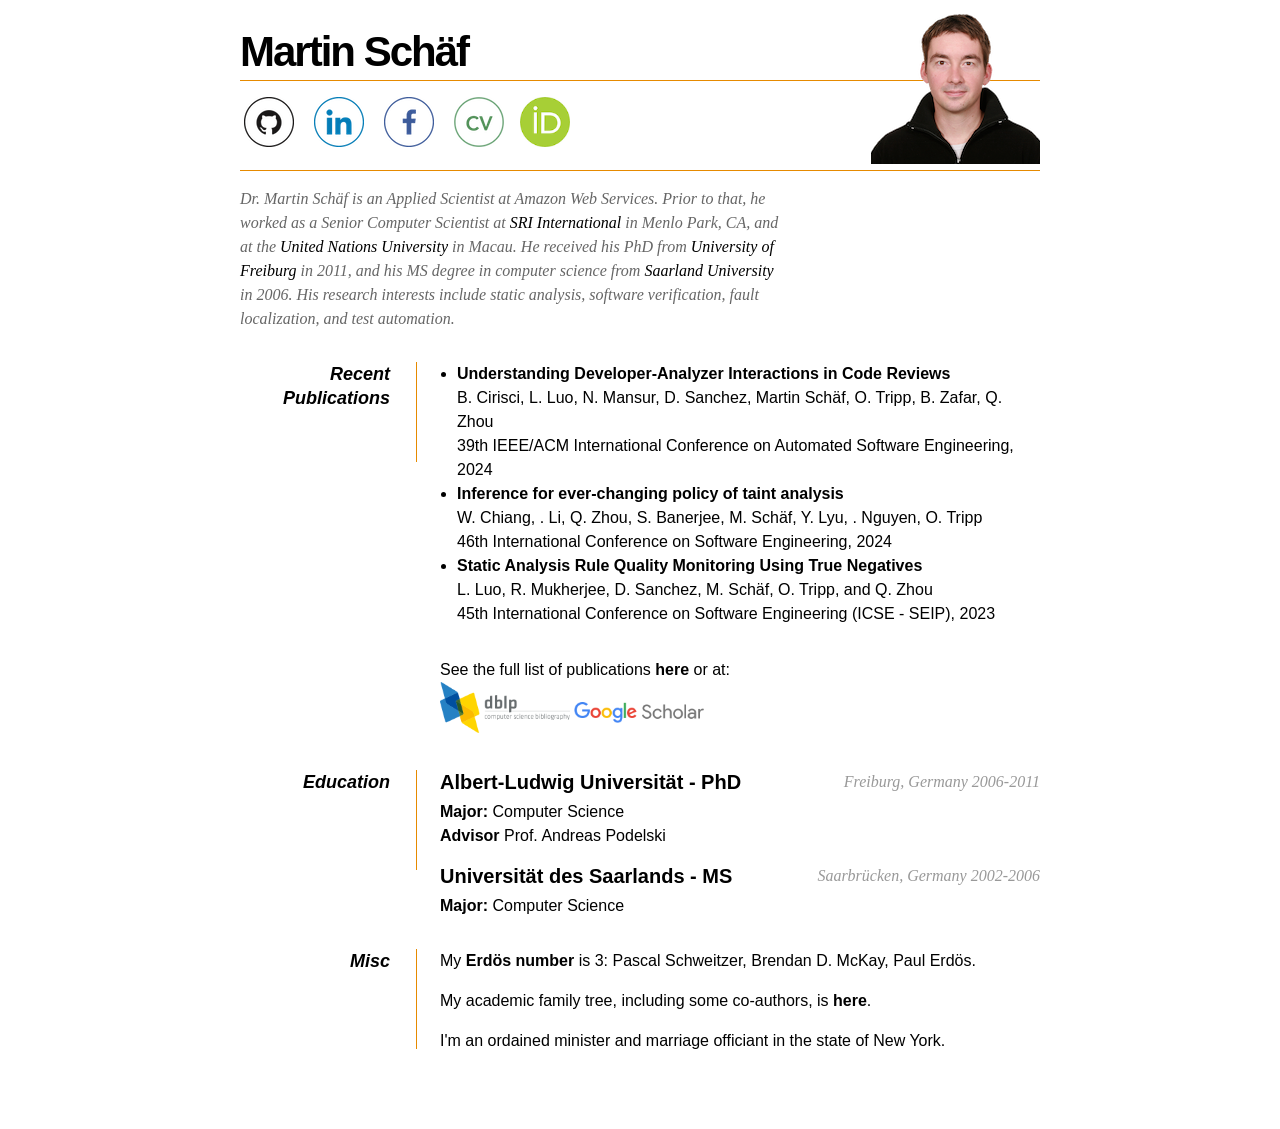
==== index.html @ 2d52d721 "add paper link" ====
<!DOCTYPE html PUBLIC "-//W3C//DTD XHTML 1.0 Strict//EN" "http://www.w3.org/TR/xhtml1/DTD/xhtml1-strict.dtd">

<html xmlns="http://www.w3.org/1999/xhtml" xml:lang="en" lang="en">

<head>
    <meta http-equiv="Content-Type" content="text/html; charset=utf-8" />

    <title>Martin Sch&auml;f - Homepage</title>

    <style type="text/css">
        * {
            margin: 0;
            padding: 0;
        }

        body {
            font: 16px Helvetica, Sans-Serif;
            line-height: 24px;
        }

        .clear {
            clear: both;
        }

        #page-wrap {
            width: 800px;
            margin: 40px auto 60px;
        }

        #pic {
            float: right;
            margin: -140px 0px 0 0;
        }

        h1 {
            margin: 0 0 16px 0;
            padding: 0 0 16px 0;
            font-size: 42px;
            font-weight: bold;
            letter-spacing: -2px;
            border-bottom: 1px solid #E68A00;
        }

        h2 {
            font-size: 20px;
            margin: 0 0 6px 0;
            position: relative;
        }

        h2 span {
            position: absolute;
            bottom: 0;
            right: 0;
            font-style: italic;
            font-family: Georgia, Serif;
            font-size: 16px;
            color: #999;
            font-weight: normal;
        }

        p {
            margin: 0 0 16px 0;
        }

        a {
            color: black;
            text-decoration: none;
        }

        a:hover {
            color: #E68A00;
        }

        ul {
            margin: 0 0 32px 17px;
        }

        #objective {
            width: 550px;
            float: left;
        }

        #objective p {
            font-family: Georgia, Serif;
            font-style: italic;
            color: #666;
        }

        dt {
            font-style: italic;
            font-weight: bold;
            font-size: 18px;
            text-align: right;
            padding: 0 26px 0 0;
            width: 150px;
            float: left;
            height: 100px;
            border-right: 1px solid #E68A00;
        }

        dd {
            width: 600px;
            float: right;
        }

        dd.clear {
            float: none;
            margin: 0;
            height: 15px;
        }
    </style>
</head>

<body>

    <div id="page-wrap">

        <div id="contact-info" class="vcard">

            <!-- Microformats! -->
            <h1 class="fn">Martin Sch&auml;f</h1>

            <table border="0" bordercolor="#888" cellspacing="0"
                style="border-collapse:collapse;border-color:rgb(136,136,136);border-width:0px">
                <tbody>
                    <tr>
                        <td style="width:70px">&nbsp;<a href="https://github.com/martinschaef" target="_blank"><img
                                    border="0" src="images/github.png"></a></td>
                        <td style="width:70px">&nbsp;<a
                                href="https://www.linkedin.com/pub/martin-sch%C3%A4f/11/655/505/en" target="_blank"><img
                                    border="0" src="images/linkedin.png"></a></td>
                        <td style="width:70px">&nbsp;<a href="https://www.facebook.com/martinschaef"
                                target="_blank"><img alt="fb" border="0" src="images/facebook.png"></a></td>
                        <td style="width:70px">&nbsp;<a
                                href="https://github.com/martinschaef/cv/releases/download/resume/cv_schaef.pdf"
                                target="_blank"><img alt="fb" border="0" src="images/cv.png"></a></td>
                        <td style="width:70px">
                            <a href="https://orcid.org/0000-0002-6804-0178" target="_blank" rel="noopener noreferrer">
                                <img src="images/orcid.png" alt="ORCID iD" style="width:50px; height:50px;"/> 
                            </a>                                                                
                        </td>
                    </tr>
                </tbody>
            </table>


        </div>

        <h1> <img src="images/me_old.png" alt="That's me!" id="pic" /> </h1>

        <div id="objective">
            <p>
                Dr. Martin Sch&auml;f is an Applied Scientist at Amazon Web Services. 
                Prior to that, he worked as a
                Senior Computer Scientist at <a href="http://www.sri.com/" target="_blank">SRI International</a> in
                Menlo Park, CA, and at
                the <a href="http://www.unu.edu/" target="_blank">United Nations University</a> in Macau.
                He received his PhD from <a href="http://swt.informatik.uni-freiburg.de/" target="_blank">University of
                    Freiburg</a> in 2011, and his MS degree in computer science from
                <a href="http://www.cs.uni-saarland.de/" target="_blank">Saarland University</a> in 2006.
                His research interests include static analysis, software verification, fault localization, and test
                automation.</br>
            </p>
        </div>


        <div class="clear"></div>

        <dl>

            <dd class="clear"></dd>

            <dt>Recent Publications</dt>
            <dd>
                <ul>
                    <li>
                        <b><a href="https://www.amazon.science/publications/understanding-developer-analyzer-interactions-in-code-reviews" target="_blank">Understanding Developer-Analyzer Interactions in Code Reviews</a></b><br />
                        B. Cirisci, L. Luo, N. Mansur, D. Sanchez, Martin Schäf, O. Tripp, B. Zafar, Q. Zhou<br />
                        39th IEEE/ACM International Conference on Automated Software Engineering, 2024
                    </li>  
                    <li>
                        <b><a href="https://www.amazon.science/publications/inference-for-ever-changing-policy-of-taint-analysis" target="_blank">Inference for ever-changing policy of taint analysis</a></b><br />
                        W. Chiang, . Li, Q. Zhou, S. Banerjee, M. Schäf, Y. Lyu, . Nguyen, O. Tripp<br />
                        46th International Conference on Software Engineering, 2024
                    </li>                    
                    <li>
                        <b><a href="https://www.amazon.science/publications/long-term-static-analysis-rule-quality-monitoring-using-true-negatives" target="_blank">Static Analysis Rule Quality Monitoring Using True Negatives</a></b><br />
                        L. Luo, R. Mukherjee, D. Sanchez, M. Schäf, O. Tripp, and Q. Zhou<br />
                        45th International Conference on Software Engineering (ICSE - SEIP), 2023
                    </li>
                </ul>

                <span>See the full list of publications <b><a href="./pub.html">here</a></b> or at:
                </span><br/>

                <span>
                <a href="http://www.informatik.uni-trier.de/~ley/pers/hd/s/Sch=auml=f:Martin.html" target="_blank"><img
                        border="0" style="width:130px" src="images/dblp.png"></a> 

                <a href="http://scholar.google.com/citations?user=WNktVKIAAAAJ&amp;hl=en" target="_blank"><img
                        border="0" style="width:130px;PADDING-BOTTOM:10px"
                        src="images/scholar.png"></a>
                </span>
                <br />
            </dd>

            <dd class="clear"></dd>
            <dd class="clear"></dd>


            <dt>Education</dt>
            <dd>
                <h2>Albert-Ludwig Universit&auml;t - PhD <span>Freiburg, Germany 2006-2011</span></h2>
                <p><strong>Major:</strong> Computer Science<br />
                    <strong>Advisor</strong> Prof. Andreas Podelski
                </p>
                <h2>Universit&auml;t des Saarlands - MS <span>Saarbr&uuml;cken, Germany 2002-2006</span></h2>
                <p><strong>Major:</strong> Computer Science
                </p>
            </dd>

            <dd class="clear"></dd>

            <dt>Misc</dt>
            <dd>
                <p>
                    My <b><a href="http://wwwp.oakland.edu/enp/" target="_blank">Erd&ouml;s number</a></b> is 3: Pascal
                    Schweitzer, Brendan D. McKay, Paul Erd&ouml;s.
                </p>
                <p>
                    My academic family tree, including some co-authors, is <b><a href="papers/familytree.pdf"
                            target="_blank">here</a></b>.
                </p>
                <p>
                    I'm an ordained minister and marriage officiant in the state of New York.
                </p>                
            </dd>


        </dl>

        <div class="clear"></div>

    </div>

</body>

<script>
    (function (i, s, o, g, r, a, m) {
        i['GoogleAnalyticsObject'] = r; i[r] = i[r] || function () {
            (i[r].q = i[r].q || []).push(arguments)
        }, i[r].l = 1 * new Date(); a = s.createElement(o),
            m = s.getElementsByTagName(o)[0]; a.async = 1; a.src = g; m.parentNode.insertBefore(a, m)
    })(window, document, 'script', 'https://www.google-analytics.com/analytics.js', 'ga');

    ga('create', 'UA-20025374-1', 'auto');
    ga('send', 'pageview');
</script>

</html>
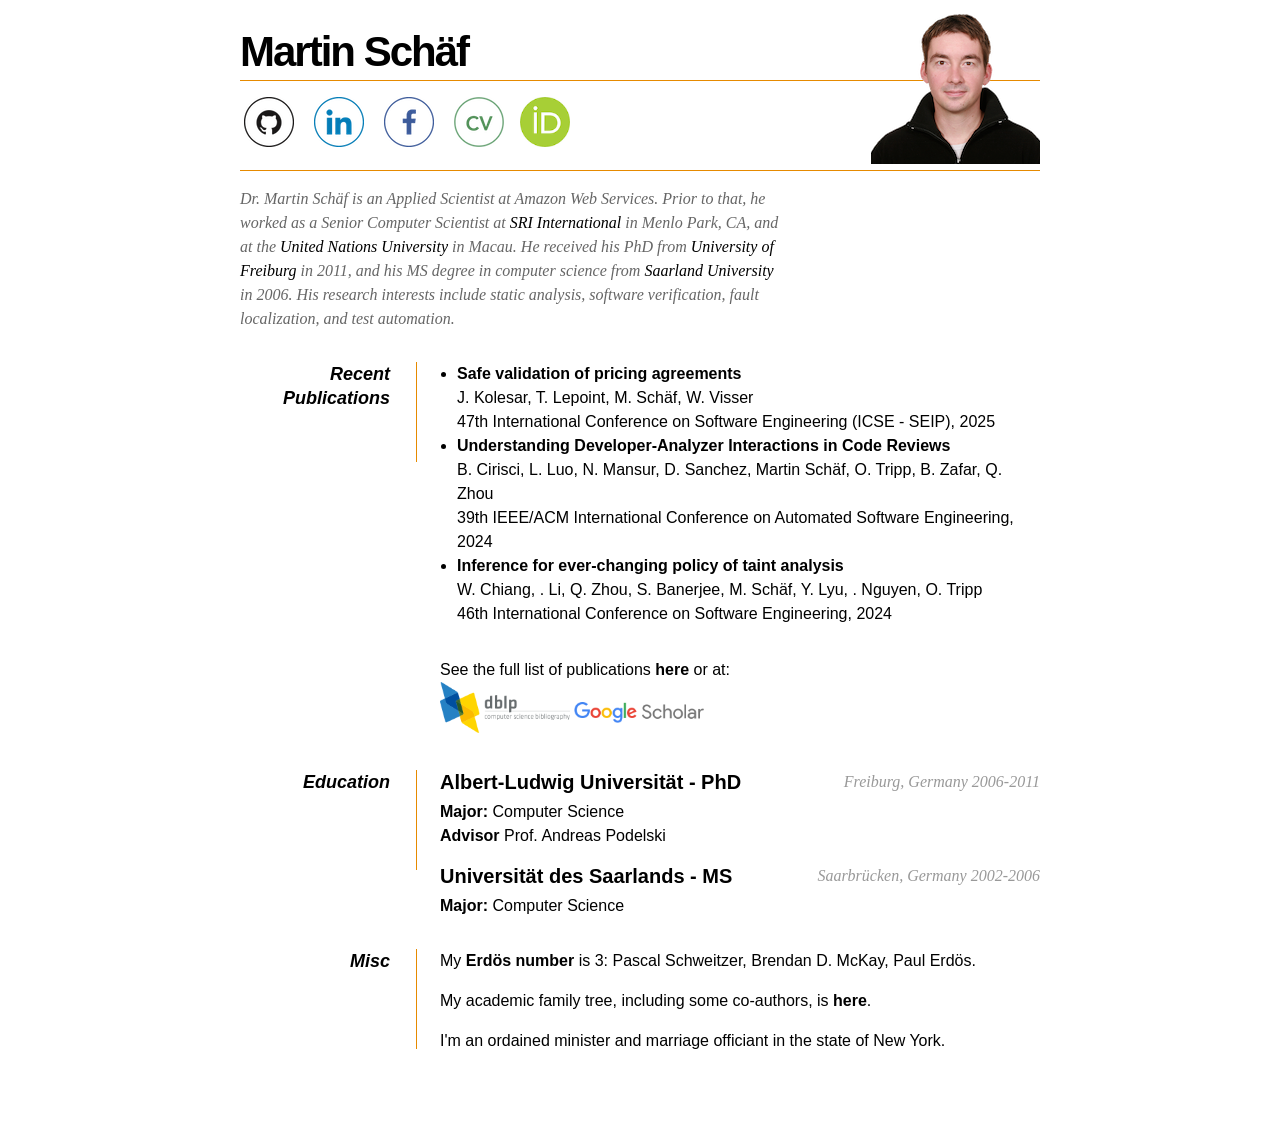
==== commit ba30ae40: "adding index" ====
--- a/index.html
+++ b/index.html
@@ -174,6 +174,12 @@
             <dd>
                 <ul>
                     <li>
+                        <b><a href="https://www.amazon.science/publications/safe-validation-of-pricing-agreements" target="_blank">Safe validation of pricing agreements</a></b><br />
+                        J. Kolesar, T. Lepoint, M. Schäf, W. Visser<br />
+                        47th International Conference on Software Engineering (ICSE - SEIP), 2025
+                    </li>
+
+                    <li>
                         <b><a href="https://www.amazon.science/publications/understanding-developer-analyzer-interactions-in-code-reviews" target="_blank">Understanding Developer-Analyzer Interactions in Code Reviews</a></b><br />
                         B. Cirisci, L. Luo, N. Mansur, D. Sanchez, Martin Schäf, O. Tripp, B. Zafar, Q. Zhou<br />
                         39th IEEE/ACM International Conference on Automated Software Engineering, 2024
@@ -183,18 +189,13 @@
                         W. Chiang, . Li, Q. Zhou, S. Banerjee, M. Schäf, Y. Lyu, . Nguyen, O. Tripp<br />
                         46th International Conference on Software Engineering, 2024
                     </li>                    
-                    <li>
-                        <b><a href="https://www.amazon.science/publications/long-term-static-analysis-rule-quality-monitoring-using-true-negatives" target="_blank">Static Analysis Rule Quality Monitoring Using True Negatives</a></b><br />
-                        L. Luo, R. Mukherjee, D. Sanchez, M. Schäf, O. Tripp, and Q. Zhou<br />
-                        45th International Conference on Software Engineering (ICSE - SEIP), 2023
-                    </li>
                 </ul>
 
                 <span>See the full list of publications <b><a href="./pub.html">here</a></b> or at:
                 </span><br/>
 
                 <span>
-                <a href="http://www.informatik.uni-trier.de/~ley/pers/hd/s/Sch=auml=f:Martin.html" target="_blank"><img
+                <a href="https://dblp.org/pid/41/7506.html" target="_blank"><img
                         border="0" style="width:130px" src="images/dblp.png"></a> 
 
                 <a href="http://scholar.google.com/citations?user=WNktVKIAAAAJ&amp;hl=en" target="_blank"><img
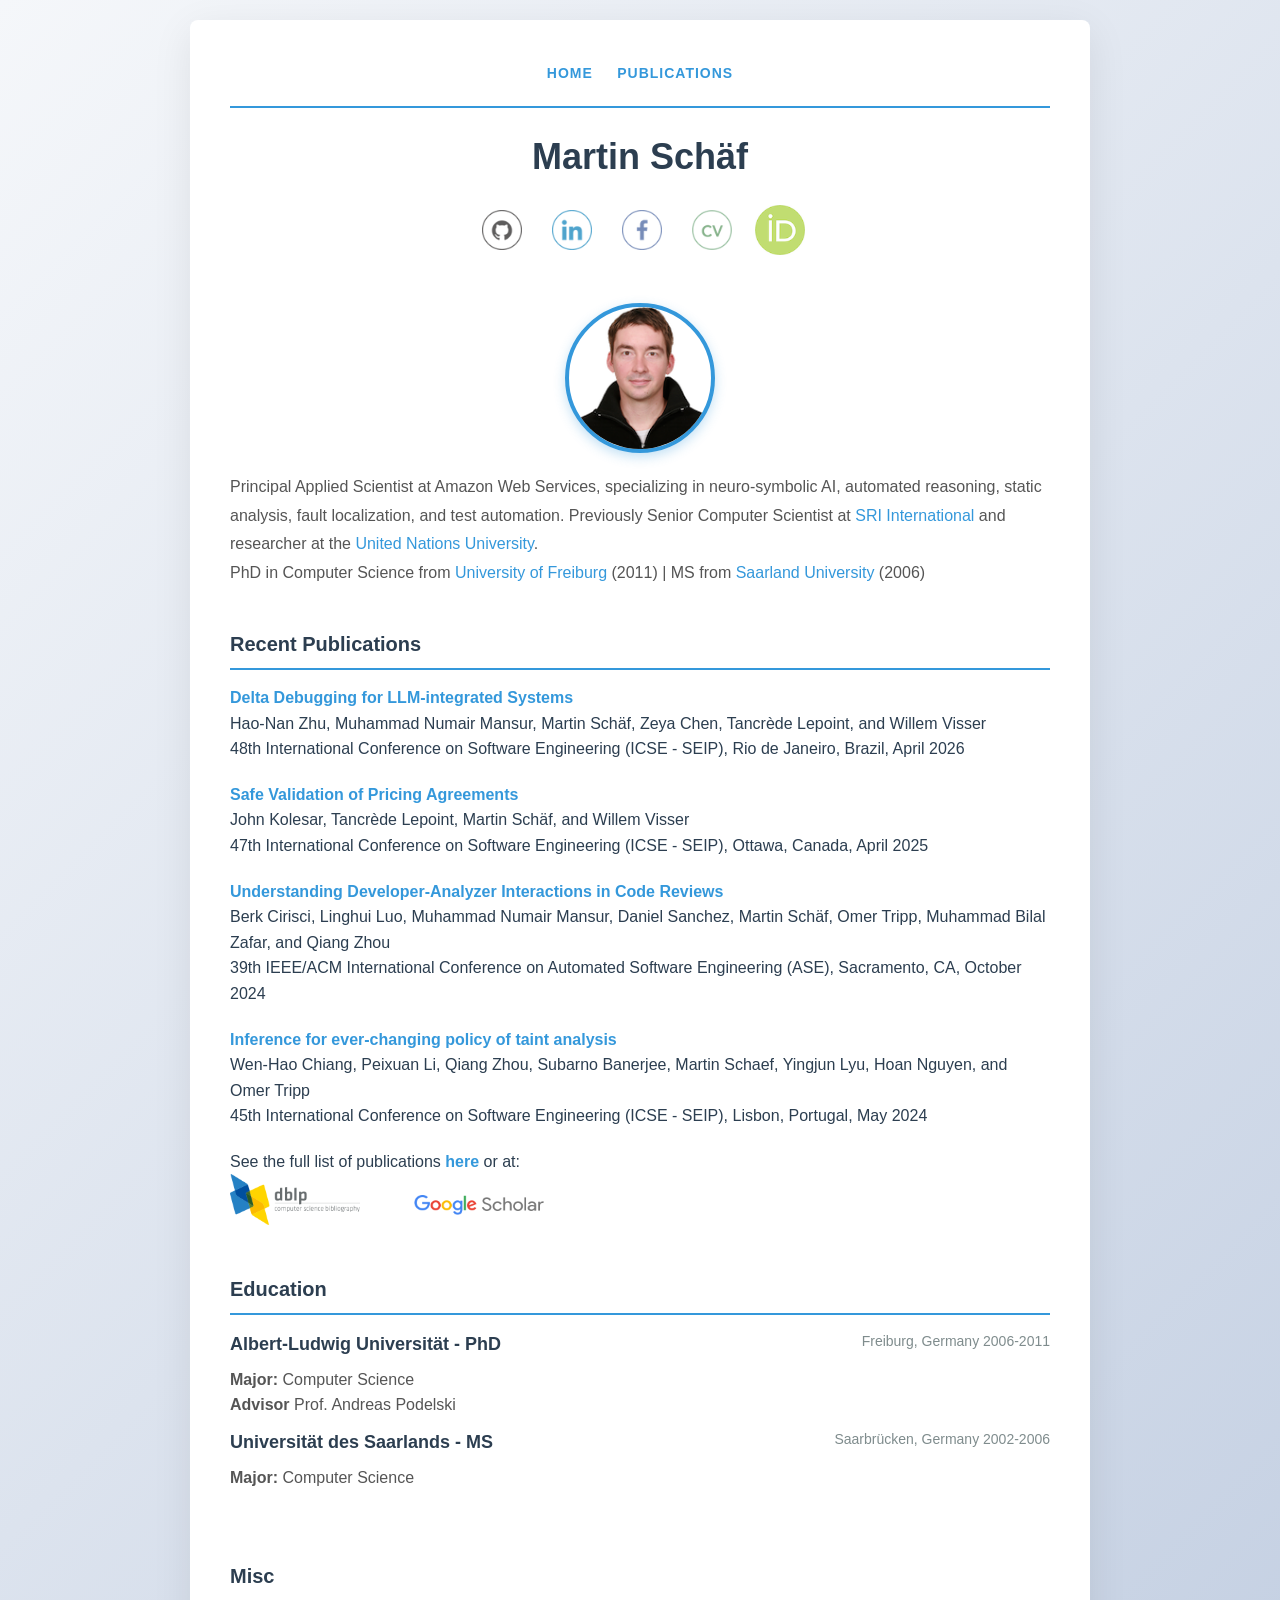
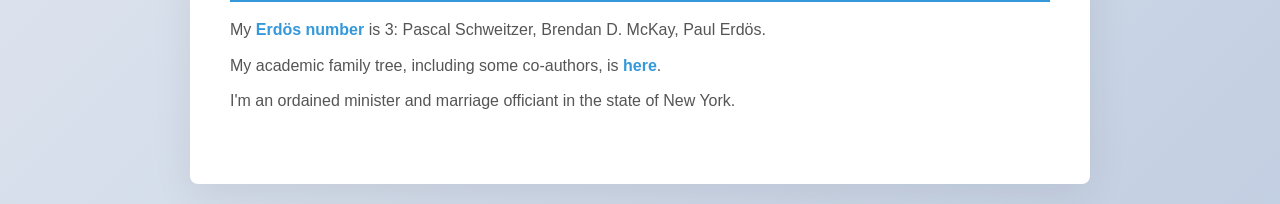
==== commit 65db3b46: "updated webstie" ====
--- a/index.html
+++ b/index.html
@@ -1,165 +1,37 @@
-<!DOCTYPE html PUBLIC "-//W3C//DTD XHTML 1.0 Strict//EN" "http://www.w3.org/TR/xhtml1/DTD/xhtml1-strict.dtd">
-
-<html xmlns="http://www.w3.org/1999/xhtml" xml:lang="en" lang="en">
+<!DOCTYPE html>
+<html lang="en">
 
 <head>
-    <meta http-equiv="Content-Type" content="text/html; charset=utf-8" />
-
+    <meta charset="UTF-8">
+    <meta name="viewport" content="width=device-width, initial-scale=1.0">
     <title>Martin Sch&auml;f - Homepage</title>
-
-    <style type="text/css">
-        * {
-            margin: 0;
-            padding: 0;
-        }
-
-        body {
-            font: 16px Helvetica, Sans-Serif;
-            line-height: 24px;
-        }
-
-        .clear {
-            clear: both;
-        }
-
-        #page-wrap {
-            width: 800px;
-            margin: 40px auto 60px;
-        }
-
-        #pic {
-            float: right;
-            margin: -140px 0px 0 0;
-        }
-
-        h1 {
-            margin: 0 0 16px 0;
-            padding: 0 0 16px 0;
-            font-size: 42px;
-            font-weight: bold;
-            letter-spacing: -2px;
-            border-bottom: 1px solid #E68A00;
-        }
-
-        h2 {
-            font-size: 20px;
-            margin: 0 0 6px 0;
-            position: relative;
-        }
-
-        h2 span {
-            position: absolute;
-            bottom: 0;
-            right: 0;
-            font-style: italic;
-            font-family: Georgia, Serif;
-            font-size: 16px;
-            color: #999;
-            font-weight: normal;
-        }
-
-        p {
-            margin: 0 0 16px 0;
-        }
-
-        a {
-            color: black;
-            text-decoration: none;
-        }
-
-        a:hover {
-            color: #E68A00;
-        }
-
-        ul {
-            margin: 0 0 32px 17px;
-        }
-
-        #objective {
-            width: 550px;
-            float: left;
-        }
-
-        #objective p {
-            font-family: Georgia, Serif;
-            font-style: italic;
-            color: #666;
-        }
-
-        dt {
-            font-style: italic;
-            font-weight: bold;
-            font-size: 18px;
-            text-align: right;
-            padding: 0 26px 0 0;
-            width: 150px;
-            float: left;
-            height: 100px;
-            border-right: 1px solid #E68A00;
-        }
-
-        dd {
-            width: 600px;
-            float: right;
-        }
-
-        dd.clear {
-            float: none;
-            margin: 0;
-            height: 15px;
-        }
-    </style>
+    <link rel="stylesheet" href="stylesheets/modern-style.css">
+    <link rel="icon" type="image/png" href="favicon.png">
 </head>
 
-<body>
+<body class="home">
 
     <div id="page-wrap">
 
-        <div id="contact-info" class="vcard">
+        <nav style="text-align: center; margin-bottom: 20px;">
+            <a href="index.html" style="margin-right: 20px; font-weight: 600;">Home</a>
+            <a href="pub.html" style="font-weight: 600;">Publications</a>
+        </nav>
 
-            <!-- Microformats! -->
-            <h1 class="fn">Martin Sch&auml;f</h1>
+        <div id="contact-info" class="vcard"></div>
 
-            <table border="0" bordercolor="#888" cellspacing="0"
-                style="border-collapse:collapse;border-color:rgb(136,136,136);border-width:0px">
-                <tbody>
-                    <tr>
-                        <td style="width:70px">&nbsp;<a href="https://github.com/martinschaef" target="_blank"><img
-                                    border="0" src="images/github.png"></a></td>
-                        <td style="width:70px">&nbsp;<a
-                                href="https://www.linkedin.com/pub/martin-sch%C3%A4f/11/655/505/en" target="_blank"><img
-                                    border="0" src="images/linkedin.png"></a></td>
-                        <td style="width:70px">&nbsp;<a href="https://www.facebook.com/martinschaef"
-                                target="_blank"><img alt="fb" border="0" src="images/facebook.png"></a></td>
-                        <td style="width:70px">&nbsp;<a
-                                href="https://github.com/martinschaef/cv/releases/download/resume/cv_schaef.pdf"
-                                target="_blank"><img alt="fb" border="0" src="images/cv.png"></a></td>
-                        <td style="width:70px">
-                            <a href="https://orcid.org/0000-0002-6804-0178" target="_blank" rel="noopener noreferrer">
-                                <img src="images/orcid.png" alt="ORCID iD" style="width:50px; height:50px;"/> 
-                            </a>                                                                
-                        </td>
-                    </tr>
-                </tbody>
-            </table>
-
-
-        </div>
-
-        <h1> <img src="images/me_old.png" alt="That's me!" id="pic" /> </h1>
+        <img src="images/me.png" alt="Martin Schäf" id="pic" />
 
         <div id="objective">
             <p>
-                Dr. Martin Sch&auml;f is an Applied Scientist at Amazon Web Services. 
-                Prior to that, he worked as a
-                Senior Computer Scientist at <a href="http://www.sri.com/" target="_blank">SRI International</a> in
-                Menlo Park, CA, and at
-                the <a href="http://www.unu.edu/" target="_blank">United Nations University</a> in Macau.
-                He received his PhD from <a href="http://swt.informatik.uni-freiburg.de/" target="_blank">University of
-                    Freiburg</a> in 2011, and his MS degree in computer science from
-                <a href="http://www.cs.uni-saarland.de/" target="_blank">Saarland University</a> in 2006.
-                His research interests include static analysis, software verification, fault localization, and test
-                automation.</br>
+                Principal Applied Scientist at Amazon Web Services, specializing in neuro-symbolic AI, 
+                automated reasoning, static analysis, fault localization, and test automation. Previously Senior Computer 
+                Scientist at <a href="http://www.sri.com/" target="_blank">SRI International</a> and 
+                researcher at the <a href="http://www.unu.edu/" target="_blank">United Nations University</a>.
+            </p>
+            <p>
+                PhD in Computer Science from <a href="http://swt.informatik.uni-freiburg.de/" target="_blank">University of Freiburg</a> (2011) 
+                | MS from <a href="http://www.cs.uni-saarland.de/" target="_blank">Saarland University</a> (2006)
             </p>
         </div>
 
@@ -172,31 +44,14 @@
 
             <dt>Recent Publications</dt>
             <dd>
-                <ul>
-                    <li>
-                        <b><a href="https://www.amazon.science/publications/safe-validation-of-pricing-agreements" target="_blank">Safe validation of pricing agreements</a></b><br />
-                        J. Kolesar, T. Lepoint, M. Schäf, W. Visser<br />
-                        47th International Conference on Software Engineering (ICSE - SEIP), 2025
-                    </li>
-
-                    <li>
-                        <b><a href="https://www.amazon.science/publications/understanding-developer-analyzer-interactions-in-code-reviews" target="_blank">Understanding Developer-Analyzer Interactions in Code Reviews</a></b><br />
-                        B. Cirisci, L. Luo, N. Mansur, D. Sanchez, Martin Schäf, O. Tripp, B. Zafar, Q. Zhou<br />
-                        39th IEEE/ACM International Conference on Automated Software Engineering, 2024
-                    </li>  
-                    <li>
-                        <b><a href="https://www.amazon.science/publications/inference-for-ever-changing-policy-of-taint-analysis" target="_blank">Inference for ever-changing policy of taint analysis</a></b><br />
-                        W. Chiang, . Li, Q. Zhou, S. Banerjee, M. Schäf, Y. Lyu, . Nguyen, O. Tripp<br />
-                        46th International Conference on Software Engineering, 2024
-                    </li>                    
-                </ul>
+                <ul id="recent-publications"></ul>
 
                 <span>See the full list of publications <b><a href="./pub.html">here</a></b> or at:
                 </span><br/>
 
                 <span>
                 <a href="https://dblp.org/pid/41/7506.html" target="_blank"><img
-                        border="0" style="width:130px" src="images/dblp.png"></a> 
+                        border="0" style="width:130px; margin-right: 50px;" src="images/dblp.png"></a> 
 
                 <a href="http://scholar.google.com/citations?user=WNktVKIAAAAJ&amp;hl=en" target="_blank"><img
                         border="0" style="width:130px;PADDING-BOTTOM:10px"
@@ -247,6 +102,20 @@
 </body>
 
 <script>
+    fetch('contact-info.html')
+        .then(r => r.text())
+        .then(html => document.getElementById('contact-info').innerHTML = html);
+
+    fetch('publications.json')
+        .then(r => r.json())
+        .then(pubs => {
+            const recent = pubs.filter(p => p.year >= new Date().getFullYear() - 2);
+            document.getElementById('recent-publications').innerHTML = recent.map(p =>
+                `<li><b><a href="${p.url}" target="_blank">${p.title}</a></b><br />${p.authors}<br />${p.venue}</li>`
+            ).join('');
+        })
+        .catch(e => console.error('Failed to load publications:', e));
+
     (function (i, s, o, g, r, a, m) {
         i['GoogleAnalyticsObject'] = r; i[r] = i[r] || function () {
             (i[r].q = i[r].q || []).push(arguments)
--- a/stylesheets/modern-style.css
+++ b/stylesheets/modern-style.css
@@ -0,0 +1,177 @@
+* {
+    margin: 0;
+    padding: 0;
+    box-sizing: border-box;
+}
+
+body {
+    font-family: -apple-system, BlinkMacSystemFont, 'Segoe UI', Roboto, 'Helvetica Neue', Arial, sans-serif;
+    font-size: 16px;
+    line-height: 1.6;
+    color: #2c3e50;
+    background: linear-gradient(135deg, #f5f7fa 0%, #c3cfe2 100%);
+    min-height: 100vh;
+    padding: 20px 0;
+}
+
+#page-wrap {
+    max-width: 900px;
+    margin: 0 auto;
+    padding: 40px;
+    background: #fff;
+    box-shadow: 0 10px 40px rgba(0,0,0,0.08);
+    border-radius: 8px;
+}
+
+nav {
+    text-align: center;
+    margin-bottom: 30px;
+    padding-bottom: 20px;
+    border-bottom: 2px solid #3498db;
+}
+
+nav a {
+    color: #3498db;
+    text-decoration: none;
+    font-size: 14px;
+    font-weight: 600;
+    text-transform: uppercase;
+    letter-spacing: 1px;
+    transition: color 0.2s;
+}
+
+nav a:hover {
+    color: #2980b9;
+}
+
+#contact-info {
+    text-align: center;
+    margin-bottom: 40px;
+}
+
+h1.fn {
+    font-size: 36px;
+    font-weight: 700;
+    margin-bottom: 20px;
+    color: #2c3e50;
+}
+
+#contact-info table {
+    margin: 20px auto;
+}
+
+#contact-info img {
+    width: 40px;
+    height: 40px;
+    opacity: 0.7;
+    transition: opacity 0.2s, transform 0.2s;
+}
+
+#contact-info img:hover {
+    opacity: 1;
+    transform: scale(1.1);
+}
+
+#pic {
+    width: 150px;
+    height: 150px;
+    border-radius: 50%;
+    object-fit: cover;
+    border: 4px solid #3498db;
+    margin: 20px auto;
+    display: block;
+    box-shadow: 0 4px 12px rgba(52, 152, 219, 0.3);
+}
+
+#objective {
+    margin-bottom: 40px;
+    line-height: 1.8;
+    color: #555;
+}
+
+dl {
+    margin-top: 20px;
+}
+
+dt {
+    font-size: 20px;
+    font-weight: 700;
+    color: #2c3e50;
+    margin-top: 40px;
+    margin-bottom: 15px;
+    padding-bottom: 8px;
+    border-bottom: 2px solid #3498db;
+}
+
+dd {
+    margin-left: 0;
+    margin-bottom: 30px;
+}
+
+dd h2 {
+    font-size: 18px;
+    font-weight: 600;
+    margin-bottom: 8px;
+    color: #2c3e50;
+}
+
+dd h2 span {
+    float: right;
+    font-size: 14px;
+    font-weight: 400;
+    color: #7f8c8d;
+}
+
+dd p {
+    margin-bottom: 10px;
+    color: #555;
+}
+
+dd ul {
+    list-style: none;
+    padding: 0;
+}
+
+dd ul li {
+    margin-bottom: 20px;
+    padding-left: 0;
+}
+
+dd ul li b {
+    font-weight: 600;
+    color: #2c3e50;
+}
+
+a {
+    color: #3498db;
+    text-decoration: none;
+    transition: color 0.2s;
+}
+
+a:hover {
+    color: #2980b9;
+}
+
+.clear {
+    clear: both;
+}
+
+@media print {
+    body {
+        font-size: 12pt;
+        background: #fff;
+    }
+    
+    #page-wrap {
+        box-shadow: none;
+    }
+    
+    nav {
+        display: none;
+    }
+    
+    a {
+        color: #000;
+        text-decoration: none;
+    }
+}
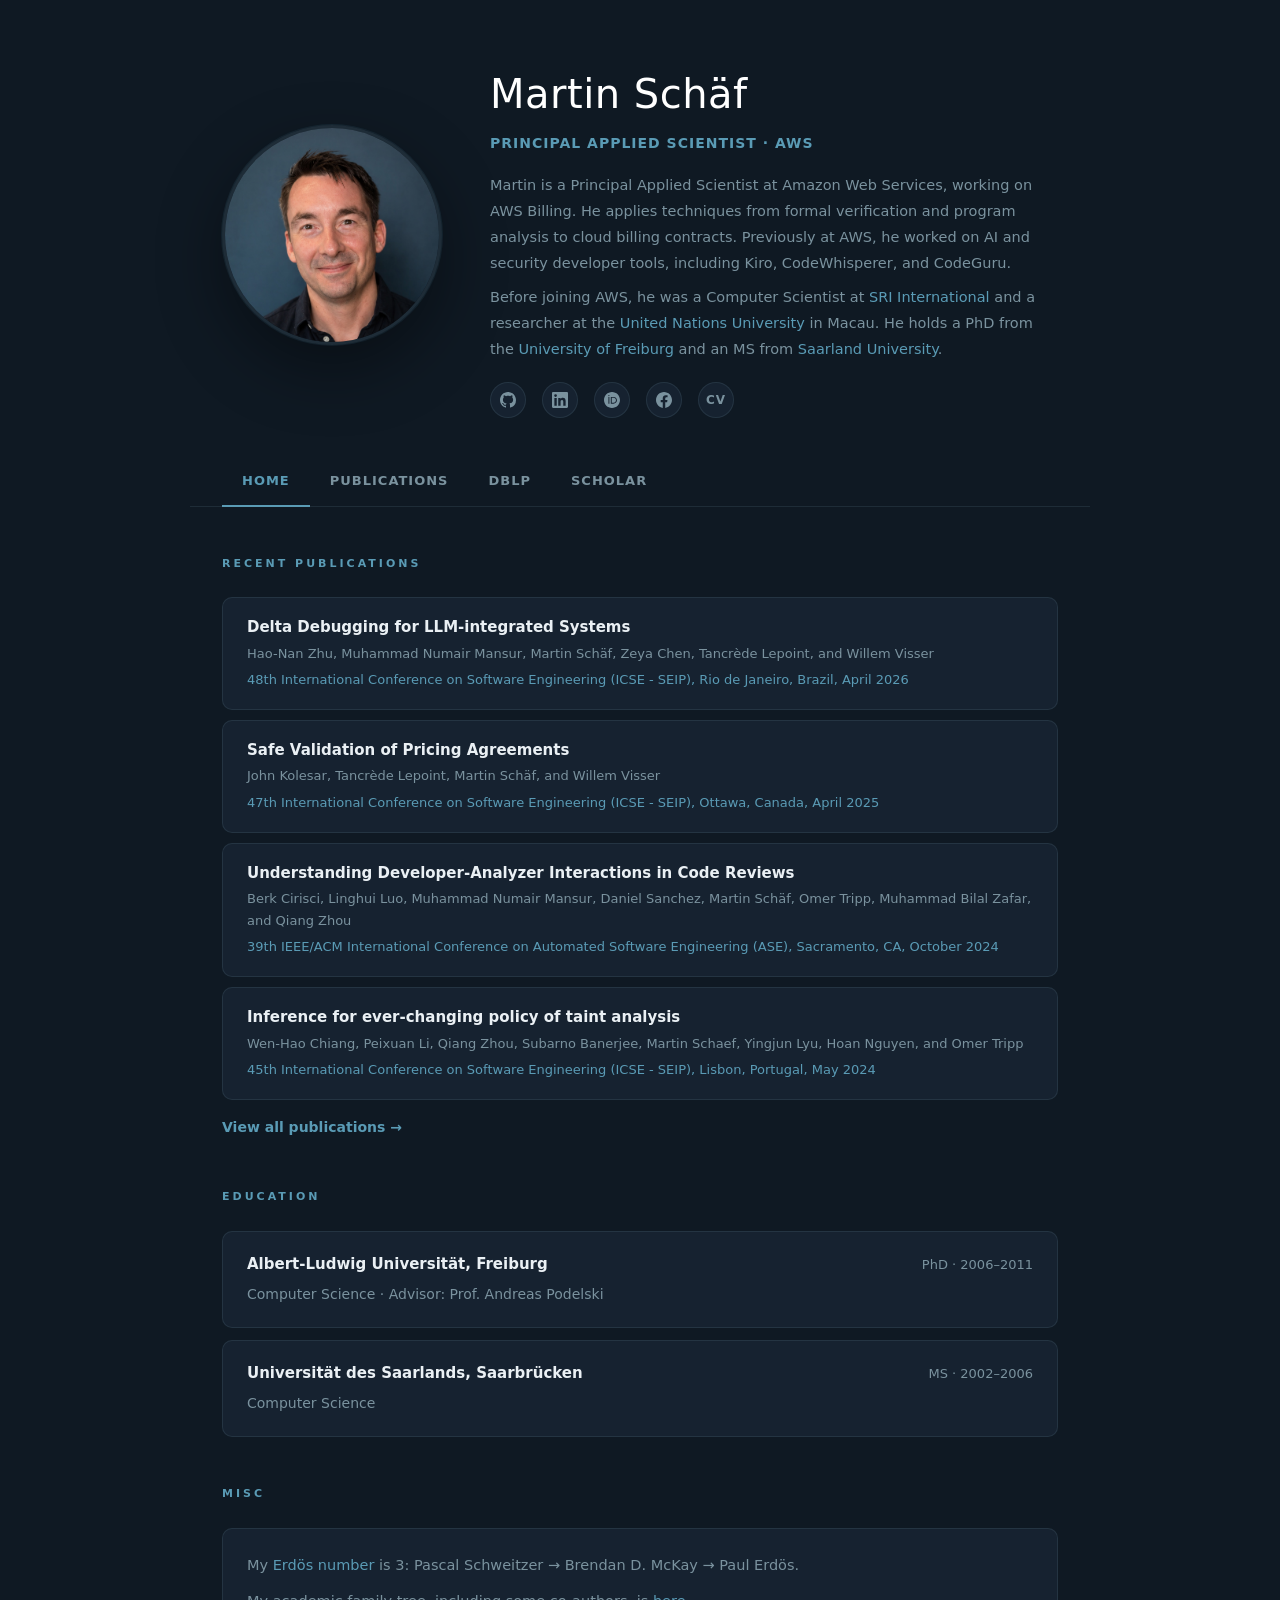
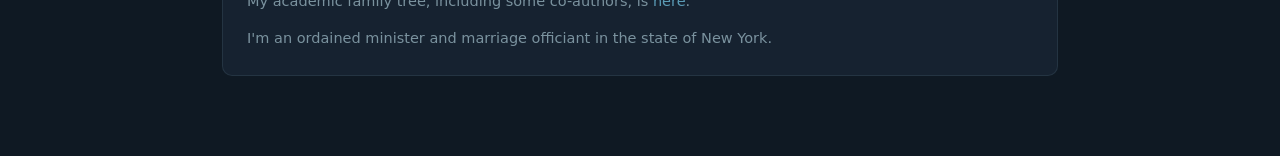
==== commit 00747869: "Redesign homepage: dark theme, new layout, updated photo and bio" ====
--- a/index.html
+++ b/index.html
@@ -1,130 +1,117 @@
 <!DOCTYPE html>
 <html lang="en">
-
 <head>
     <meta charset="UTF-8">
     <meta name="viewport" content="width=device-width, initial-scale=1.0">
-    <title>Martin Sch&auml;f - Homepage</title>
+    <title>Martin Schäf</title>
     <link rel="stylesheet" href="stylesheets/modern-style.css">
     <link rel="icon" type="image/png" href="favicon.png">
 </head>
+<body>
 
-<body class="home">
+<div class="hero">
+    <div class="hero-photo">
+        <img src="images/new-me.jpg" alt="Martin Schäf" />
+    </div>
+    <div class="hero-content">
+        <h1>Martin Schäf</h1>
+        <p class="tagline">Principal Applied Scientist · AWS</p>
+        <p class="bio">
+            Martin is a Principal Applied Scientist at Amazon Web Services, working on
+            AWS Billing. He applies techniques from formal verification and program analysis
+            to cloud billing contracts. Previously at AWS, he worked on AI and security developer
+            tools, including Kiro, CodeWhisperer, and CodeGuru.
+        </p>
+        <p class="bio">
+            Before joining AWS, he was a Computer Scientist at
+            <a href="http://www.sri.com/" target="_blank">SRI International</a> and a researcher at the
+            <a href="http://www.unu.edu/" target="_blank">United Nations University</a> in Macau.
+            He holds a PhD from the <a href="http://swt.informatik.uni-freiburg.de/" target="_blank">University of Freiburg</a>
+            and an MS from <a href="http://www.cs.uni-saarland.de/" target="_blank">Saarland University</a>.
+        </p>
+        <div class="social-links">
+            <a href="https://github.com/martinschaef" target="_blank" title="GitHub">
+                <svg viewBox="0 0 24 24"><path d="M12 0C5.37 0 0 5.37 0 12c0 5.31 3.435 9.795 8.205 11.385.6.105.825-.255.825-.57 0-.285-.015-1.23-.015-2.235-3.015.555-3.795-.735-4.035-1.41-.135-.345-.72-1.41-1.23-1.695-.42-.225-1.02-.78-.015-.795.945-.015 1.62.87 1.845 1.23 1.08 1.815 2.805 1.305 3.495.99.105-.78.42-1.305.765-1.605-2.67-.3-5.46-1.335-5.46-5.925 0-1.305.465-2.385 1.23-3.225-.12-.3-.54-1.53.12-3.18 0 0 1.005-.315 3.3 1.23.96-.27 1.98-.405 3-.405s2.04.135 3 .405c2.295-1.56 3.3-1.23 3.3-1.23.66 1.65.24 2.88.12 3.18.765.84 1.23 1.905 1.23 3.225 0 4.605-2.805 5.625-5.475 5.925.435.375.81 1.095.81 2.22 0 1.605-.015 2.895-.015 3.3 0 .315.225.69.825.57A12.02 12.02 0 0024 12c0-6.63-5.37-12-12-12z"/></svg>
+            </a>
+            <a href="https://www.linkedin.com/pub/martin-sch%C3%A4f/11/655/505/en" target="_blank" title="LinkedIn">
+                <svg viewBox="0 0 24 24"><path d="M20.447 20.452h-3.554v-5.569c0-1.328-.027-3.037-1.852-3.037-1.853 0-2.136 1.445-2.136 2.939v5.667H9.351V9h3.414v1.561h.046c.477-.9 1.637-1.85 3.37-1.85 3.601 0 4.267 2.37 4.267 5.455v6.286zM5.337 7.433a2.062 2.062 0 01-2.063-2.065 2.064 2.064 0 112.063 2.065zm1.782 13.019H3.555V9h3.564v11.452zM22.225 0H1.771C.792 0 0 .774 0 1.729v20.542C0 23.227.792 24 1.771 24h20.451C23.2 24 24 23.227 24 22.271V1.729C24 .774 23.2 0 22.222 0h.003z"/></svg>
+            </a>
+            <a href="https://orcid.org/0000-0002-6804-0178" target="_blank" title="ORCID">
+                <svg viewBox="0 0 24 24"><path d="M12 0C5.372 0 0 5.372 0 12s5.372 12 12 12 12-5.372 12-12S18.628 0 12 0zM7.369 4.378c.525 0 .947.431.947.947s-.422.947-.947.947a.95.95 0 01-.947-.947c0-.525.422-.947.947-.947zm-.722 3.038h1.444v10.041H6.647V7.416zm3.562 0h3.9c3.712 0 5.344 2.653 5.344 5.025 0 2.578-2.016 5.025-5.325 5.025h-3.919V7.416zm1.444 1.303v7.444h2.297c3.272 0 4.022-2.484 4.022-3.722 0-1.847-1.303-3.722-3.978-3.722h-2.341z"/></svg>
+            </a>
+            <a href="https://www.facebook.com/martinschaef" target="_blank" title="Facebook">
+                <svg viewBox="0 0 24 24"><path d="M24 12.073c0-6.627-5.373-12-12-12s-12 5.373-12 12c0 5.99 4.388 10.954 10.125 11.854v-8.385H7.078v-3.47h3.047V9.43c0-3.007 1.792-4.669 4.533-4.669 1.312 0 2.686.235 2.686.235v2.953H15.83c-1.491 0-1.956.925-1.956 1.874v2.25h3.328l-.532 3.47h-2.796v8.385C19.612 23.027 24 18.062 24 12.073z"/></svg>
+            </a>
+            <a href="https://github.com/martinschaef/martinschaef.github.io/releases/download/resume/cv_schaef.pdf" target="_blank" title="CV / Resume" class="cv-link">CV</a>
+        </div>
+    </div>
+</div>
 
-    <div id="page-wrap">
+<nav>
+    <a href="index.html" class="active">Home</a>
+    <a href="pub.html">Publications</a>
+    <a href="https://dblp.org/pid/41/7506.html" target="_blank">DBLP</a>
+    <a href="http://scholar.google.com/citations?user=WNktVKIAAAAJ&hl=en" target="_blank">Scholar</a>
+</nav>
 
-        <nav style="text-align: center; margin-bottom: 20px;">
-            <a href="index.html" style="margin-right: 20px; font-weight: 600;">Home</a>
-            <a href="pub.html" style="font-weight: 600;">Publications</a>
-        </nav>
+<main>
 
-        <div id="contact-info" class="vcard"></div>
+    <section>
+        <h2>Recent Publications</h2>
+        <ul id="recent-publications" class="pub-list"></ul>
+        <p class="more-link"><a href="pub.html">View all publications →</a></p>
+    </section>
 
-        <img src="images/me.png" alt="Martin Schäf" id="pic" />
+    <section>
+        <h2>Education</h2>
+        <div class="card">
+            <div class="card-header">
+                <strong>Albert-Ludwig Universität, Freiburg</strong>
+                <span>PhD · 2006–2011</span>
+            </div>
+            <p>Computer Science · Advisor: Prof. Andreas Podelski</p>
+        </div>
+        <div class="card">
+            <div class="card-header">
+                <strong>Universität des Saarlands, Saarbrücken</strong>
+                <span>MS · 2002–2006</span>
+            </div>
+            <p>Computer Science</p>
+        </div>
+    </section>
 
-        <div id="objective">
-            <p>
-                Principal Applied Scientist at Amazon Web Services, specializing in neuro-symbolic AI, 
-                automated reasoning, static analysis, fault localization, and test automation. Previously Senior Computer 
-                Scientist at <a href="http://www.sri.com/" target="_blank">SRI International</a> and 
-                researcher at the <a href="http://www.unu.edu/" target="_blank">United Nations University</a>.
-            </p>
-            <p>
-                PhD in Computer Science from <a href="http://swt.informatik.uni-freiburg.de/" target="_blank">University of Freiburg</a> (2011) 
-                | MS from <a href="http://www.cs.uni-saarland.de/" target="_blank">Saarland University</a> (2006)
-            </p>
+    <section>
+        <h2>Misc</h2>
+        <div class="misc-items">
+            <p>My <a href="http://wwwp.oakland.edu/enp/" target="_blank">Erdös number</a> is 3: Pascal Schweitzer → Brendan D. McKay → Paul Erdös.</p>
+            <p>My academic family tree, including some co-authors, is <a href="papers/familytree.pdf" target="_blank">here</a>.</p>
+            <p>I'm an ordained minister and marriage officiant in the state of New York.</p>
         </div>
+    </section>
 
-
-        <div class="clear"></div>
-
-        <dl>
-
-            <dd class="clear"></dd>
-
-            <dt>Recent Publications</dt>
-            <dd>
-                <ul id="recent-publications"></ul>
-
-                <span>See the full list of publications <b><a href="./pub.html">here</a></b> or at:
-                </span><br/>
-
-                <span>
-                <a href="https://dblp.org/pid/41/7506.html" target="_blank"><img
-                        border="0" style="width:130px; margin-right: 50px;" src="images/dblp.png"></a> 
-
-                <a href="http://scholar.google.com/citations?user=WNktVKIAAAAJ&amp;hl=en" target="_blank"><img
-                        border="0" style="width:130px;PADDING-BOTTOM:10px"
-                        src="images/scholar.png"></a>
-                </span>
-                <br />
-            </dd>
-
-            <dd class="clear"></dd>
-            <dd class="clear"></dd>
-
-
-            <dt>Education</dt>
-            <dd>
-                <h2>Albert-Ludwig Universit&auml;t - PhD <span>Freiburg, Germany 2006-2011</span></h2>
-                <p><strong>Major:</strong> Computer Science<br />
-                    <strong>Advisor</strong> Prof. Andreas Podelski
-                </p>
-                <h2>Universit&auml;t des Saarlands - MS <span>Saarbr&uuml;cken, Germany 2002-2006</span></h2>
-                <p><strong>Major:</strong> Computer Science
-                </p>
-            </dd>
-
-            <dd class="clear"></dd>
-
-            <dt>Misc</dt>
-            <dd>
-                <p>
-                    My <b><a href="http://wwwp.oakland.edu/enp/" target="_blank">Erd&ouml;s number</a></b> is 3: Pascal
-                    Schweitzer, Brendan D. McKay, Paul Erd&ouml;s.
-                </p>
-                <p>
-                    My academic family tree, including some co-authors, is <b><a href="papers/familytree.pdf"
-                            target="_blank">here</a></b>.
-                </p>
-                <p>
-                    I'm an ordained minister and marriage officiant in the state of New York.
-                </p>                
-            </dd>
-
-
-        </dl>
-
-        <div class="clear"></div>
-
-    </div>
-
-</body>
+</main>
 
 <script>
-    fetch('contact-info.html')
-        .then(r => r.text())
-        .then(html => document.getElementById('contact-info').innerHTML = html);
-
     fetch('publications.json')
         .then(r => r.json())
         .then(pubs => {
             const recent = pubs.filter(p => p.year >= new Date().getFullYear() - 2);
             document.getElementById('recent-publications').innerHTML = recent.map(p =>
-                `<li><b><a href="${p.url}" target="_blank">${p.title}</a></b><br />${p.authors}<br />${p.venue}</li>`
+                `<li>
+                    <a href="${p.url}" target="_blank" class="pub-title">${p.title}</a>
+                    <span class="pub-authors">${p.authors}</span>
+                    <span class="pub-venue">${p.venue}</span>
+                </li>`
             ).join('');
         })
         .catch(e => console.error('Failed to load publications:', e));
 
-    (function (i, s, o, g, r, a, m) {
-        i['GoogleAnalyticsObject'] = r; i[r] = i[r] || function () {
-            (i[r].q = i[r].q || []).push(arguments)
-        }, i[r].l = 1 * new Date(); a = s.createElement(o),
-            m = s.getElementsByTagName(o)[0]; a.async = 1; a.src = g; m.parentNode.insertBefore(a, m)
-    })(window, document, 'script', 'https://www.google-analytics.com/analytics.js', 'ga');
-
-    ga('create', 'UA-20025374-1', 'auto');
-    ga('send', 'pageview');
+    (function(i,s,o,g,r,a,m){i['GoogleAnalyticsObject']=r;i[r]=i[r]||function(){
+    (i[r].q=i[r].q||[]).push(arguments)},i[r].l=1*new Date();a=s.createElement(o),
+    m=s.getElementsByTagName(o)[0];a.async=1;a.src=g;m.parentNode.insertBefore(a,m)
+    })(window,document,'script','https://www.google-analytics.com/analytics.js','ga');
+    ga('create','UA-20025374-1','auto');
+    ga('send','pageview');
 </script>
-
+</body>
 </html>
--- a/stylesheets/modern-style.css
+++ b/stylesheets/modern-style.css
@@ -1,177 +1,291 @@
-* {
-    margin: 0;
-    padding: 0;
-    box-sizing: border-box;
+/* ── Reset ── */
+*, *::before, *::after { margin: 0; padding: 0; box-sizing: border-box; }
+
+/* ── Base ── */
+:root {
+    --bg: #0f1923;
+    --surface: #162230;
+    --surface-hover: #1c2d3f;
+    --border: rgba(138,180,196,0.12);
+    --text: #c8d6de;
+    --text-muted: #7a929e;
+    --heading: #eaf0f4;
+    --accent: #5a9bb5;
+    --accent-hover: #7ec4dd;
 }
 
 body {
-    font-family: -apple-system, BlinkMacSystemFont, 'Segoe UI', Roboto, 'Helvetica Neue', Arial, sans-serif;
-    font-size: 16px;
-    line-height: 1.6;
-    color: #2c3e50;
-    background: linear-gradient(135deg, #f5f7fa 0%, #c3cfe2 100%);
-    min-height: 100vh;
-    padding: 20px 0;
-}
-
-#page-wrap {
+    font-family: 'Segoe UI', system-ui, -apple-system, sans-serif;
+    font-size: 15px;
+    line-height: 1.7;
+    color: var(--text);
+    background: var(--bg);
+    -webkit-font-smoothing: antialiased;
+}
+
+a { color: var(--accent); text-decoration: none; transition: color 0.2s; }
+a:hover { color: var(--accent-hover); }
+
+/* ── Hero (homepage only) ── */
+.hero {
+    display: flex;
+    align-items: center;
+    gap: 48px;
+    max-width: 900px;
+    margin: 60px auto 0;
+    padding: 0 32px;
+}
+
+.hero-photo img {
+    width: 220px;
+    height: 220px;
+    border-radius: 50%;
+    object-fit: cover;
+    object-position: center 20%;
+    border: 3px solid var(--border);
+    box-shadow: 0 0 0 1px rgba(90,155,181,0.1), 0 24px 64px rgba(0,0,0,0.4);
+}
+
+.hero-content h1 {
+    font-size: 40px;
+    font-weight: 300;
+    color: #fff;
+    letter-spacing: 0.5px;
+    margin-bottom: 4px;
+}
+
+.tagline {
+    font-size: 14px;
+    color: var(--accent);
+    letter-spacing: 1px;
+    text-transform: uppercase;
+    font-weight: 600;
+    margin-bottom: 16px;
+}
+
+.bio {
+    color: var(--text-muted);
+    font-size: 14.5px;
+    line-height: 1.8;
+    margin-bottom: 8px;
+}
+
+/* ── Social Links ── */
+.social-links {
+    display: flex;
+    align-items: center;
+    gap: 16px;
+    margin-top: 20px;
+}
+
+.social-links a {
+    display: flex;
+    align-items: center;
+    justify-content: center;
+    width: 36px;
+    height: 36px;
+    border-radius: 50%;
+    background: var(--surface);
+    border: 1px solid var(--border);
+    transition: background 0.2s, border-color 0.2s, transform 0.2s;
+}
+
+.social-links a:hover {
+    background: var(--surface-hover);
+    border-color: var(--accent);
+    transform: translateY(-2px);
+}
+
+.social-links svg {
+    width: 16px;
+    height: 16px;
+    fill: var(--text-muted);
+    transition: fill 0.2s;
+}
+
+.social-links a:hover svg { fill: var(--accent-hover); }
+
+.cv-link {
+    font-size: 12px;
+    font-weight: 700;
+    letter-spacing: 1px;
+    color: var(--text-muted) !important;
+    width: 36px;
+    height: 36px;
+}
+
+.cv-link:hover { color: var(--accent-hover) !important; }
+
+/* ── Navigation ── */
+nav {
+    max-width: 900px;
+    margin: 40px auto 0;
+    padding: 0 32px;
+    display: flex;
+    gap: 0;
+    border-bottom: 1px solid var(--border);
+}
+
+nav a {
+    padding: 12px 20px;
+    font-size: 13px;
+    font-weight: 600;
+    letter-spacing: 1px;
+    text-transform: uppercase;
+    color: var(--text-muted);
+    border-bottom: 2px solid transparent;
+    margin-bottom: -1px;
+    transition: color 0.2s, border-color 0.2s;
+}
+
+nav a:hover { color: var(--heading); }
+nav a.active { color: var(--accent); border-bottom-color: var(--accent); }
+
+/* ── Main Content ── */
+main {
     max-width: 900px;
     margin: 0 auto;
-    padding: 40px;
-    background: #fff;
-    box-shadow: 0 10px 40px rgba(0,0,0,0.08);
-    border-radius: 8px;
-}
-
-nav {
-    text-align: center;
-    margin-bottom: 30px;
-    padding-bottom: 20px;
-    border-bottom: 2px solid #3498db;
-}
-
-nav a {
-    color: #3498db;
-    text-decoration: none;
+    padding: 0 32px 80px;
+}
+
+section {
+    margin-top: 48px;
+}
+
+h2 {
+    font-size: 11px;
+    font-weight: 700;
+    color: var(--accent);
+    text-transform: uppercase;
+    letter-spacing: 3px;
+    margin-bottom: 24px;
+}
+
+/* ── Cards ── */
+.card {
+    background: var(--surface);
+    border: 1px solid var(--border);
+    border-radius: 10px;
+    padding: 20px 24px;
+    margin-bottom: 12px;
+    transition: border-color 0.2s;
+}
+
+.card:hover { border-color: rgba(138,180,196,0.25); }
+
+.card-header {
+    display: flex;
+    justify-content: space-between;
+    align-items: baseline;
+    margin-bottom: 6px;
+}
+
+.card-header strong { color: var(--heading); font-size: 15px; }
+.card-header span { color: var(--text-muted); font-size: 13px; }
+.card p { color: var(--text-muted); font-size: 14px; }
+
+/* ── Publication List ── */
+.pub-list {
+    list-style: none;
+}
+
+.pub-list li {
+    background: var(--surface);
+    border: 1px solid var(--border);
+    border-radius: 10px;
+    padding: 18px 24px;
+    margin-bottom: 10px;
+    display: flex;
+    flex-direction: column;
+    gap: 4px;
+    transition: border-color 0.2s;
+}
+
+.pub-list li:hover { border-color: rgba(138,180,196,0.25); }
+
+.pub-title {
+    color: var(--heading);
+    font-weight: 600;
+    font-size: 15px;
+    line-height: 1.5;
+}
+
+a.pub-title:hover { color: var(--accent-hover); }
+
+.pub-authors {
+    color: var(--text-muted);
+    font-size: 13px;
+}
+
+.pub-venue {
+    color: var(--accent);
+    font-size: 13px;
+    font-weight: 500;
+}
+
+.more-link {
+    margin-top: 16px;
     font-size: 14px;
     font-weight: 600;
-    text-transform: uppercase;
-    letter-spacing: 1px;
-    transition: color 0.2s;
-}
-
-nav a:hover {
-    color: #2980b9;
-}
-
-#contact-info {
-    text-align: center;
-    margin-bottom: 40px;
-}
-
-h1.fn {
-    font-size: 36px;
-    font-weight: 700;
-    margin-bottom: 20px;
-    color: #2c3e50;
-}
-
-#contact-info table {
-    margin: 20px auto;
-}
-
-#contact-info img {
-    width: 40px;
-    height: 40px;
-    opacity: 0.7;
-    transition: opacity 0.2s, transform 0.2s;
-}
-
-#contact-info img:hover {
-    opacity: 1;
-    transform: scale(1.1);
-}
-
-#pic {
-    width: 150px;
-    height: 150px;
-    border-radius: 50%;
-    object-fit: cover;
-    border: 4px solid #3498db;
-    margin: 20px auto;
-    display: block;
-    box-shadow: 0 4px 12px rgba(52, 152, 219, 0.3);
-}
-
-#objective {
-    margin-bottom: 40px;
-    line-height: 1.8;
-    color: #555;
-}
-
-dl {
-    margin-top: 20px;
-}
-
-dt {
-    font-size: 20px;
-    font-weight: 700;
-    color: #2c3e50;
-    margin-top: 40px;
-    margin-bottom: 15px;
+}
+
+.more-link a::after { content: ''; }
+
+/* ── Year Headings (pub page) ── */
+.year-heading {
+    font-size: 28px;
+    font-weight: 200;
+    color: var(--heading);
+    margin: 40px 0 16px;
     padding-bottom: 8px;
-    border-bottom: 2px solid #3498db;
-}
-
-dd {
-    margin-left: 0;
-    margin-bottom: 30px;
-}
-
-dd h2 {
-    font-size: 18px;
-    font-weight: 600;
-    margin-bottom: 8px;
-    color: #2c3e50;
-}
-
-dd h2 span {
-    float: right;
-    font-size: 14px;
-    font-weight: 400;
-    color: #7f8c8d;
-}
-
-dd p {
-    margin-bottom: 10px;
-    color: #555;
-}
-
-dd ul {
-    list-style: none;
-    padding: 0;
-}
-
-dd ul li {
-    margin-bottom: 20px;
-    padding-left: 0;
-}
-
-dd ul li b {
-    font-weight: 600;
-    color: #2c3e50;
-}
-
-a {
-    color: #3498db;
-    text-decoration: none;
-    transition: color 0.2s;
-}
-
-a:hover {
-    color: #2980b9;
-}
-
-.clear {
-    clear: both;
-}
-
+    border-bottom: 1px solid var(--border);
+}
+
+.year-heading:first-child { margin-top: 0; }
+
+/* ── Misc ── */
+.misc-items {
+    background: var(--surface);
+    border: 1px solid var(--border);
+    border-radius: 10px;
+    padding: 24px;
+}
+
+.misc-items p {
+    margin-bottom: 12px;
+    color: var(--text-muted);
+    font-size: 14.5px;
+}
+
+.misc-items p:last-child { margin-bottom: 0; }
+
+/* ── Print ── */
 @media print {
-    body {
-        font-size: 12pt;
-        background: #fff;
+    :root {
+        --bg: #fff; --surface: #fff; --border: #ddd;
+        --text: #333; --text-muted: #666; --heading: #111; --accent: #2a6f8a;
     }
-    
-    #page-wrap {
-        box-shadow: none;
+    .hero-photo img { box-shadow: none; border-color: #ccc; }
+    .social-links, nav { display: none; }
+    .pub-list li, .card, .misc-items { border-color: #ddd; }
+}
+
+/* ── Responsive ── */
+@media (max-width: 680px) {
+    .hero {
+        flex-direction: column;
+        text-align: center;
+        gap: 24px;
+        margin-top: 32px;
     }
-    
-    nav {
-        display: none;
-    }
-    
-    a {
-        color: #000;
-        text-decoration: none;
-    }
-}
+
+    .hero-photo img { width: 160px; height: 160px; }
+    .hero-content h1 { font-size: 30px; }
+    .social-links { justify-content: center; }
+
+    nav { padding: 0 16px; overflow-x: auto; }
+    main { padding: 0 16px 60px; }
+
+    .card-header { flex-direction: column; gap: 2px; }
+    .card-header span { font-size: 12px; }
+}
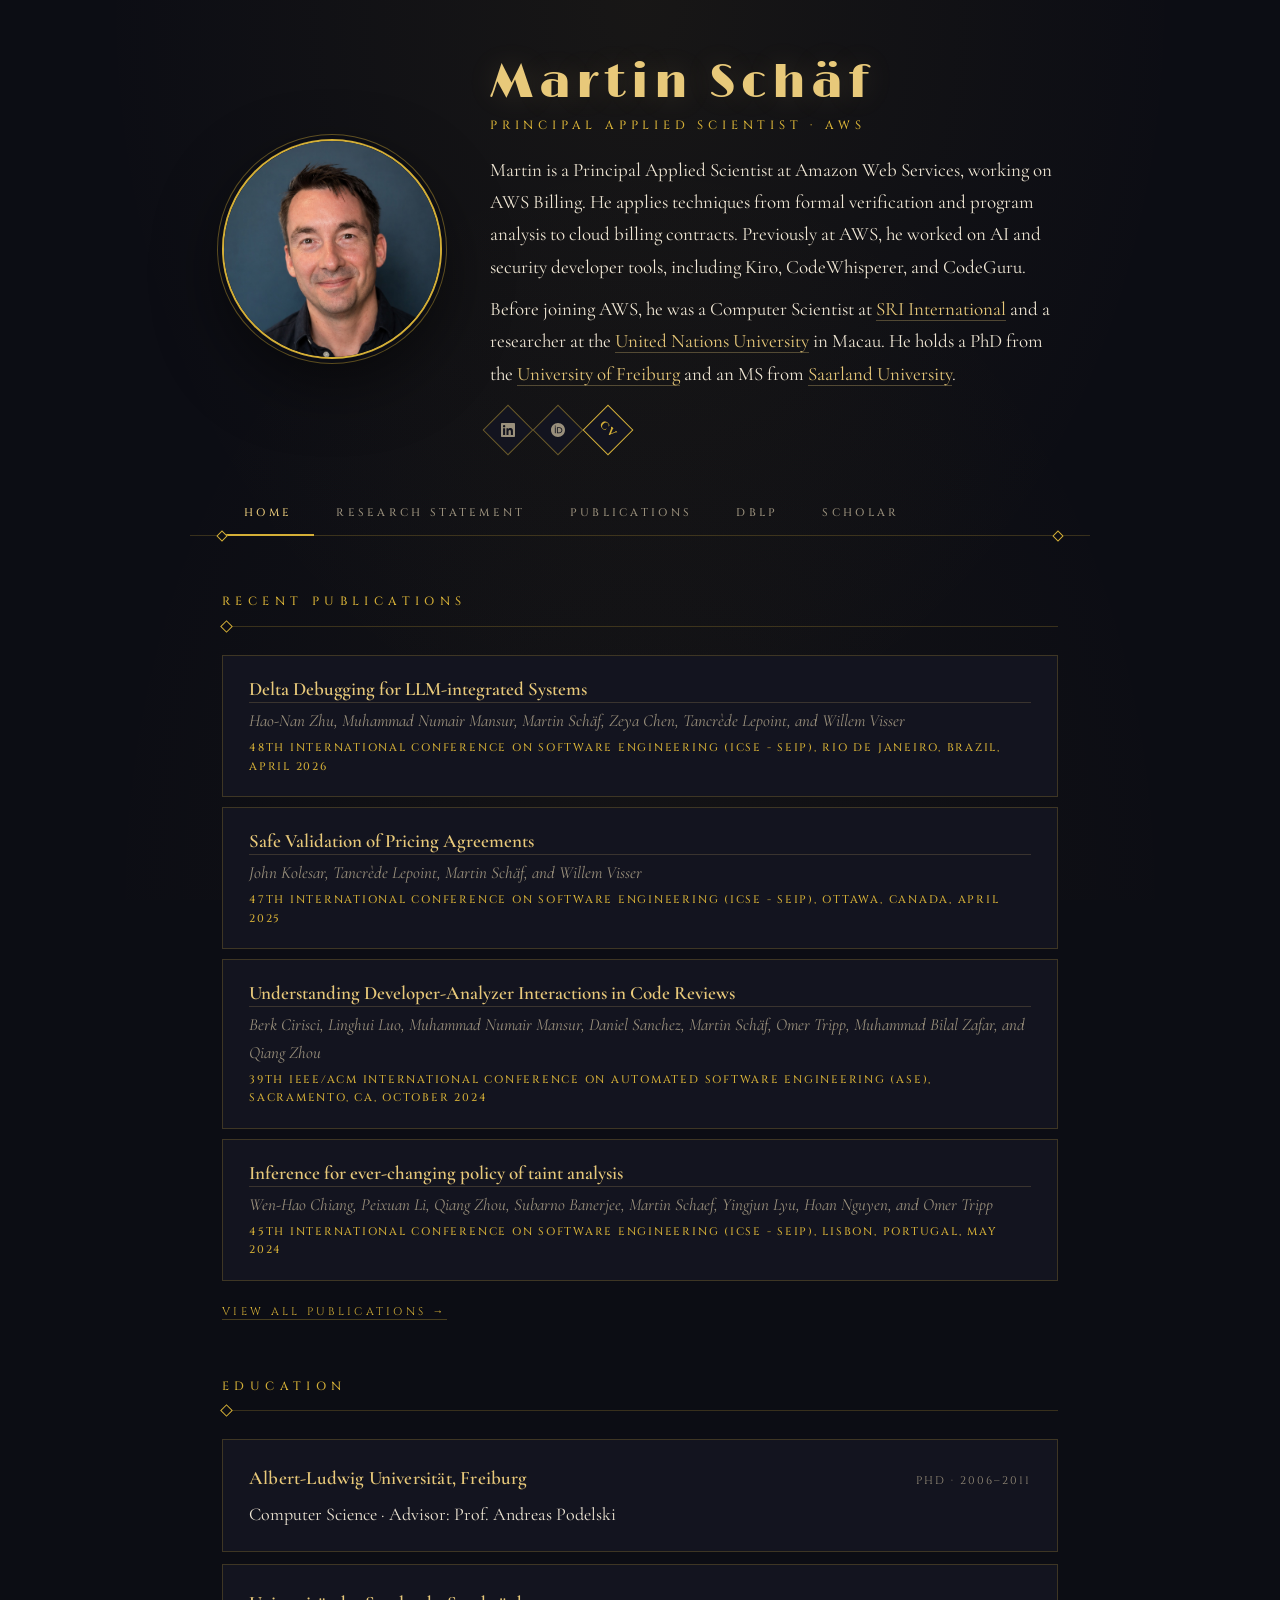
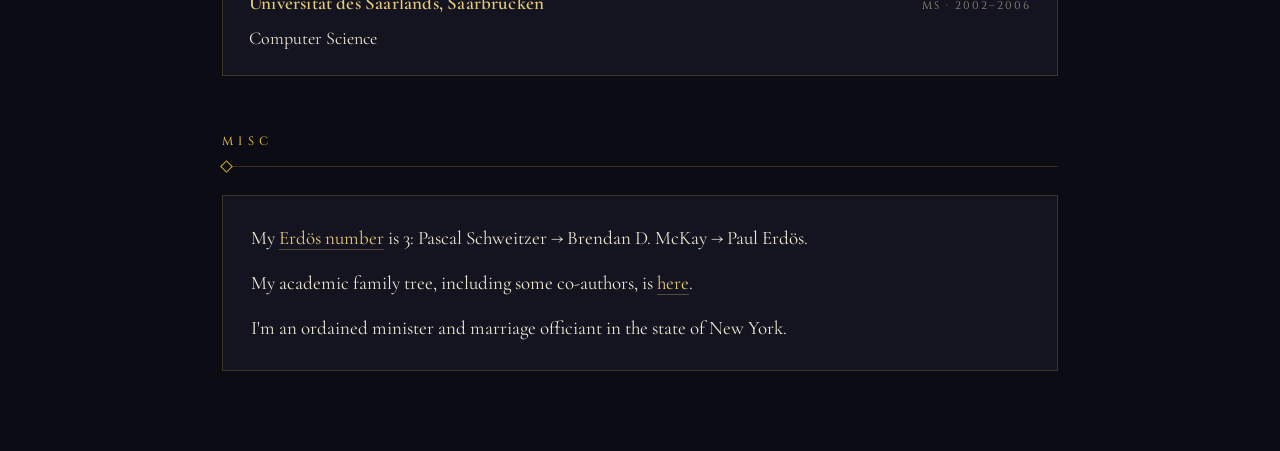
==== commit e155fdd2: "Restyle site in Art Deco palette and link Research Statement in nav Port the gold-on-midnight Cormor" ====
--- a/index.html
+++ b/index.html
@@ -4,6 +4,9 @@
     <meta charset="UTF-8">
     <meta name="viewport" content="width=device-width, initial-scale=1.0">
     <title>Martin Schäf</title>
+    <link rel="preconnect" href="https://fonts.googleapis.com">
+    <link rel="preconnect" href="https://fonts.gstatic.com" crossorigin>
+    <link href="https://fonts.googleapis.com/css2?family=Cinzel:wght@400;500;700&family=Cormorant+Garamond:ital,wght@0,400;0,500;0,600;1,400&family=Limelight&display=swap" rel="stylesheet">
     <link rel="stylesheet" href="stylesheets/modern-style.css">
     <link rel="icon" type="image/png" href="favicon.png">
 </head>
@@ -30,17 +33,11 @@
             and an MS from <a href="http://www.cs.uni-saarland.de/" target="_blank">Saarland University</a>.
         </p>
         <div class="social-links">
-            <a href="https://github.com/martinschaef" target="_blank" title="GitHub">
-                <svg viewBox="0 0 24 24"><path d="M12 0C5.37 0 0 5.37 0 12c0 5.31 3.435 9.795 8.205 11.385.6.105.825-.255.825-.57 0-.285-.015-1.23-.015-2.235-3.015.555-3.795-.735-4.035-1.41-.135-.345-.72-1.41-1.23-1.695-.42-.225-1.02-.78-.015-.795.945-.015 1.62.87 1.845 1.23 1.08 1.815 2.805 1.305 3.495.99.105-.78.42-1.305.765-1.605-2.67-.3-5.46-1.335-5.46-5.925 0-1.305.465-2.385 1.23-3.225-.12-.3-.54-1.53.12-3.18 0 0 1.005-.315 3.3 1.23.96-.27 1.98-.405 3-.405s2.04.135 3 .405c2.295-1.56 3.3-1.23 3.3-1.23.66 1.65.24 2.88.12 3.18.765.84 1.23 1.905 1.23 3.225 0 4.605-2.805 5.625-5.475 5.925.435.375.81 1.095.81 2.22 0 1.605-.015 2.895-.015 3.3 0 .315.225.69.825.57A12.02 12.02 0 0024 12c0-6.63-5.37-12-12-12z"/></svg>
-            </a>
             <a href="https://www.linkedin.com/pub/martin-sch%C3%A4f/11/655/505/en" target="_blank" title="LinkedIn">
                 <svg viewBox="0 0 24 24"><path d="M20.447 20.452h-3.554v-5.569c0-1.328-.027-3.037-1.852-3.037-1.853 0-2.136 1.445-2.136 2.939v5.667H9.351V9h3.414v1.561h.046c.477-.9 1.637-1.85 3.37-1.85 3.601 0 4.267 2.37 4.267 5.455v6.286zM5.337 7.433a2.062 2.062 0 01-2.063-2.065 2.064 2.064 0 112.063 2.065zm1.782 13.019H3.555V9h3.564v11.452zM22.225 0H1.771C.792 0 0 .774 0 1.729v20.542C0 23.227.792 24 1.771 24h20.451C23.2 24 24 23.227 24 22.271V1.729C24 .774 23.2 0 22.222 0h.003z"/></svg>
             </a>
             <a href="https://orcid.org/0000-0002-6804-0178" target="_blank" title="ORCID">
                 <svg viewBox="0 0 24 24"><path d="M12 0C5.372 0 0 5.372 0 12s5.372 12 12 12 12-5.372 12-12S18.628 0 12 0zM7.369 4.378c.525 0 .947.431.947.947s-.422.947-.947.947a.95.95 0 01-.947-.947c0-.525.422-.947.947-.947zm-.722 3.038h1.444v10.041H6.647V7.416zm3.562 0h3.9c3.712 0 5.344 2.653 5.344 5.025 0 2.578-2.016 5.025-5.325 5.025h-3.919V7.416zm1.444 1.303v7.444h2.297c3.272 0 4.022-2.484 4.022-3.722 0-1.847-1.303-3.722-3.978-3.722h-2.341z"/></svg>
-            </a>
-            <a href="https://www.facebook.com/martinschaef" target="_blank" title="Facebook">
-                <svg viewBox="0 0 24 24"><path d="M24 12.073c0-6.627-5.373-12-12-12s-12 5.373-12 12c0 5.99 4.388 10.954 10.125 11.854v-8.385H7.078v-3.47h3.047V9.43c0-3.007 1.792-4.669 4.533-4.669 1.312 0 2.686.235 2.686.235v2.953H15.83c-1.491 0-1.956.925-1.956 1.874v2.25h3.328l-.532 3.47h-2.796v8.385C19.612 23.027 24 18.062 24 12.073z"/></svg>
             </a>
             <a href="https://github.com/martinschaef/martinschaef.github.io/releases/download/resume/cv_schaef.pdf" target="_blank" title="CV / Resume" class="cv-link">CV</a>
         </div>
@@ -49,6 +46,7 @@
 
 <nav>
     <a href="index.html" class="active">Home</a>
+    <a href="research-vision.html">Research Statement</a>
     <a href="pub.html">Publications</a>
     <a href="https://dblp.org/pid/41/7506.html" target="_blank">DBLP</a>
     <a href="http://scholar.google.com/citations?user=WNktVKIAAAAJ&hl=en" target="_blank">Scholar</a>
--- a/stylesheets/modern-style.css
+++ b/stylesheets/modern-style.css
@@ -1,30 +1,47 @@
 /* ── Reset ── */
 *, *::before, *::after { margin: 0; padding: 0; box-sizing: border-box; }
 
-/* ── Base ── */
+/* ── Base palette (Art Deco) ──
+   Tokens match research-vision.html exactly so all three pages share
+   one set of colors. */
 :root {
-    --bg: #0f1923;
-    --surface: #162230;
-    --surface-hover: #1c2d3f;
-    --border: rgba(138,180,196,0.12);
-    --text: #c8d6de;
-    --text-muted: #7a929e;
-    --heading: #eaf0f4;
-    --accent: #5a9bb5;
-    --accent-hover: #7ec4dd;
+    --bg: #0c0d14;
+    --surface: #13141f;
+    --surface-hover: #1a1c2a;
+    --border: rgba(212,175,55,0.22);
+    --border-strong: rgba(212,175,55,0.45);
+    --rule: rgba(212,175,55,0.35);
+    --text: #efe6d4;
+    --text-muted: #9a907c;
+    --heading: #efe6d4;
+    --gold: #d4af37;
+    --gold-bright: #e8c97a;
+    --copper: #c98a55;
+    --cream: #efe6d4;
 }
 
 body {
-    font-family: 'Segoe UI', system-ui, -apple-system, sans-serif;
-    font-size: 15px;
-    line-height: 1.7;
+    font-family: 'Cormorant Garamond', Georgia, 'Times New Roman', serif;
+    font-size: 19px;
+    line-height: 1.65;
     color: var(--text);
-    background: var(--bg);
+    background:
+        radial-gradient(ellipse at 50% 0%, rgba(212,175,55,0.06), transparent 60%),
+        radial-gradient(ellipse at 50% 100%, rgba(212,175,55,0.04), transparent 60%),
+        var(--bg);
+    background-attachment: fixed;
     -webkit-font-smoothing: antialiased;
 }
 
-a { color: var(--accent); text-decoration: none; transition: color 0.2s; }
-a:hover { color: var(--accent-hover); }
+a {
+    color: var(--gold-bright);
+    text-decoration: none;
+    border-bottom: 1px solid rgba(232,201,122,0.3);
+    transition: color 0.2s, border-color 0.2s;
+}
+a:hover { color: #fff; border-bottom-color: #fff; }
+
+::selection { background: var(--gold); color: #0a0a14; }
 
 /* ── Hero (homepage only) ── */
 .hero {
@@ -42,40 +59,49 @@
     border-radius: 50%;
     object-fit: cover;
     object-position: center 20%;
-    border: 3px solid var(--border);
-    box-shadow: 0 0 0 1px rgba(90,155,181,0.1), 0 24px 64px rgba(0,0,0,0.4);
+    border: 2px solid var(--gold);
+    box-shadow:
+        0 0 0 4px var(--bg),
+        0 0 0 5px rgba(212,175,55,0.4),
+        0 24px 64px rgba(0,0,0,0.5);
 }
 
 .hero-content h1 {
-    font-size: 40px;
-    font-weight: 300;
-    color: #fff;
-    letter-spacing: 0.5px;
-    margin-bottom: 4px;
+    font-family: 'Limelight', 'Cinzel', serif;
+    font-size: 46px;
+    font-weight: 400;
+    color: var(--gold-bright);
+    letter-spacing: 0.12em;
+    line-height: 1;
+    margin-bottom: 10px;
+    text-shadow: 0 0 30px rgba(232,201,122,0.15);
 }
 
 .tagline {
-    font-size: 14px;
-    color: var(--accent);
-    letter-spacing: 1px;
-    text-transform: uppercase;
-    font-weight: 600;
-    margin-bottom: 16px;
+    font-family: 'Cinzel', serif;
+    font-size: 12px;
+    color: var(--gold);
+    letter-spacing: 0.4em;
+    text-transform: uppercase;
+    font-weight: 500;
+    margin-bottom: 18px;
 }
 
 .bio {
-    color: var(--text-muted);
-    font-size: 14.5px;
-    line-height: 1.8;
-    margin-bottom: 8px;
-}
+    color: var(--text);
+    font-size: 19px;
+    line-height: 1.7;
+    margin-bottom: 10px;
+}
+
+.bio a { color: var(--gold-bright); border-bottom-color: rgba(232,201,122,0.3); }
 
 /* ── Social Links ── */
 .social-links {
     display: flex;
     align-items: center;
-    gap: 16px;
-    margin-top: 20px;
+    gap: 14px;
+    margin-top: 22px;
 }
 
 .social-links a {
@@ -84,62 +110,83 @@
     justify-content: center;
     width: 36px;
     height: 36px;
-    border-radius: 50%;
+    border-radius: 0;
     background: var(--surface);
-    border: 1px solid var(--border);
+    border: 1px solid var(--border-strong);
+    transform: rotate(45deg);
     transition: background 0.2s, border-color 0.2s, transform 0.2s;
 }
+
+.social-links a > * { transform: rotate(-45deg); }
 
 .social-links a:hover {
     background: var(--surface-hover);
-    border-color: var(--accent);
-    transform: translateY(-2px);
+    border-color: var(--gold-bright);
+    transform: rotate(45deg) translateY(-2px);
 }
 
 .social-links svg {
-    width: 16px;
-    height: 16px;
+    width: 14px;
+    height: 14px;
     fill: var(--text-muted);
     transition: fill 0.2s;
 }
 
-.social-links a:hover svg { fill: var(--accent-hover); }
+.social-links a:hover svg { fill: var(--gold-bright); }
 
 .cv-link {
-    font-size: 12px;
+    font-family: 'Cinzel', serif;
+    font-size: 11px;
     font-weight: 700;
-    letter-spacing: 1px;
-    color: var(--text-muted) !important;
+    letter-spacing: 0.15em;
+    color: var(--gold) !important;
     width: 36px;
     height: 36px;
-}
-
-.cv-link:hover { color: var(--accent-hover) !important; }
+    border: 1px solid var(--gold) !important;
+}
+
+.cv-link:hover { color: var(--gold-bright) !important; border-color: var(--gold-bright) !important; }
 
 /* ── Navigation ── */
 nav {
     max-width: 900px;
-    margin: 40px auto 0;
+    margin: 44px auto 0;
     padding: 0 32px;
     display: flex;
     gap: 0;
     border-bottom: 1px solid var(--border);
-}
+    position: relative;
+}
+
+nav::before, nav::after {
+    content: "";
+    position: absolute;
+    bottom: -5px;
+    width: 8px;
+    height: 8px;
+    border: 1px solid var(--gold);
+    background: var(--bg);
+    transform: rotate(45deg);
+}
+nav::before { left: 28px; }
+nav::after { right: 28px; }
 
 nav a {
-    padding: 12px 20px;
-    font-size: 13px;
-    font-weight: 600;
-    letter-spacing: 1px;
+    font-family: 'Cinzel', serif;
+    padding: 12px 22px;
+    font-size: 11px;
+    font-weight: 500;
+    letter-spacing: 0.3em;
     text-transform: uppercase;
     color: var(--text-muted);
+    border: none;
     border-bottom: 2px solid transparent;
     margin-bottom: -1px;
     transition: color 0.2s, border-color 0.2s;
 }
 
-nav a:hover { color: var(--heading); }
-nav a.active { color: var(--accent); border-bottom-color: var(--accent); }
+nav a:hover { color: var(--heading); border-bottom-color: transparent; }
+nav a.active { color: var(--gold-bright); border-bottom-color: var(--gold); }
 
 /* ── Main Content ── */
 main {
@@ -149,29 +196,44 @@
 }
 
 section {
-    margin-top: 48px;
+    margin-top: 56px;
 }
 
 h2 {
-    font-size: 11px;
-    font-weight: 700;
-    color: var(--accent);
-    text-transform: uppercase;
-    letter-spacing: 3px;
-    margin-bottom: 24px;
+    font-family: 'Cinzel', serif;
+    font-size: 12px;
+    font-weight: 500;
+    color: var(--gold);
+    text-transform: uppercase;
+    letter-spacing: 0.45em;
+    margin-bottom: 28px;
+    padding-bottom: 14px;
+    border-bottom: 1px solid var(--border);
+    position: relative;
+}
+
+h2::after {
+    content: "";
+    position: absolute;
+    bottom: -5px;
+    left: 0;
+    width: 9px;
+    height: 9px;
+    border: 1px solid var(--gold);
+    background: var(--bg);
+    transform: rotate(45deg);
 }
 
 /* ── Cards ── */
 .card {
     background: var(--surface);
     border: 1px solid var(--border);
-    border-radius: 10px;
-    padding: 20px 24px;
+    padding: 22px 26px;
     margin-bottom: 12px;
     transition: border-color 0.2s;
 }
 
-.card:hover { border-color: rgba(138,180,196,0.25); }
+.card:hover { border-color: var(--border-strong); }
 
 .card-header {
     display: flex;
@@ -180,9 +242,26 @@
     margin-bottom: 6px;
 }
 
-.card-header strong { color: var(--heading); font-size: 15px; }
-.card-header span { color: var(--text-muted); font-size: 13px; }
-.card p { color: var(--text-muted); font-size: 14px; }
+.card-header strong {
+    color: var(--gold-bright);
+    font-size: 19px;
+    font-weight: 600;
+    letter-spacing: 0.01em;
+}
+
+.card-header span {
+    font-family: 'Cinzel', serif;
+    color: var(--text-muted);
+    font-size: 11px;
+    letter-spacing: 0.18em;
+    text-transform: uppercase;
+}
+
+.card p {
+    color: var(--text);
+    font-size: 18px;
+    line-height: 1.6;
+}
 
 /* ── Publication List ── */
 .pub-list {
@@ -192,8 +271,7 @@
 .pub-list li {
     background: var(--surface);
     border: 1px solid var(--border);
-    border-radius: 10px;
-    padding: 18px 24px;
+    padding: 20px 26px;
     margin-bottom: 10px;
     display: flex;
     flex-direction: column;
@@ -201,60 +279,88 @@
     transition: border-color 0.2s;
 }
 
-.pub-list li:hover { border-color: rgba(138,180,196,0.25); }
+.pub-list li:hover { border-color: var(--border-strong); }
 
 .pub-title {
-    color: var(--heading);
+    color: var(--gold-bright);
     font-weight: 600;
-    font-size: 15px;
-    line-height: 1.5;
-}
-
-a.pub-title:hover { color: var(--accent-hover); }
+    font-size: 19px;
+    line-height: 1.4;
+    border-bottom: none;
+}
+
+a.pub-title { border-bottom: 1px solid rgba(232,201,122,0.18); }
+a.pub-title:hover { color: #fff; border-bottom-color: rgba(255,255,255,0.5); }
 
 .pub-authors {
+    font-style: italic;
     color: var(--text-muted);
-    font-size: 13px;
+    font-size: 17px;
 }
 
 .pub-venue {
-    color: var(--accent);
-    font-size: 13px;
+    font-family: 'Cinzel', serif;
+    color: var(--gold);
+    font-size: 11px;
+    letter-spacing: 0.16em;
+    text-transform: uppercase;
     font-weight: 500;
 }
 
 .more-link {
-    margin-top: 16px;
-    font-size: 14px;
-    font-weight: 600;
-}
-
+    margin-top: 22px;
+    font-family: 'Cinzel', serif;
+    font-size: 11px;
+    letter-spacing: 0.3em;
+    text-transform: uppercase;
+}
+
+.more-link a {
+    color: var(--gold);
+    border-bottom-color: rgba(212,175,55,0.3);
+}
+.more-link a:hover { color: var(--gold-bright); }
 .more-link a::after { content: ''; }
 
 /* ── Year Headings (pub page) ── */
 .year-heading {
-    font-size: 28px;
-    font-weight: 200;
-    color: var(--heading);
-    margin: 40px 0 16px;
-    padding-bottom: 8px;
+    font-family: 'Limelight', 'Cinzel', serif;
+    font-size: 38px;
+    font-weight: 400;
+    color: var(--gold-bright);
+    letter-spacing: 0.1em;
+    margin: 56px 0 20px;
+    padding-bottom: 12px;
     border-bottom: 1px solid var(--border);
+    position: relative;
+}
+
+.year-heading::after {
+    content: "";
+    position: absolute;
+    bottom: -5px;
+    left: 0;
+    width: 9px;
+    height: 9px;
+    border: 1px solid var(--gold);
+    background: var(--bg);
+    transform: rotate(45deg);
 }
 
 .year-heading:first-child { margin-top: 0; }
 
-/* ── Misc ── */
+/* ── Misc section ── */
 .misc-items {
     background: var(--surface);
     border: 1px solid var(--border);
-    border-radius: 10px;
-    padding: 24px;
+    padding: 26px 28px;
 }
 
 .misc-items p {
-    margin-bottom: 12px;
-    color: var(--text-muted);
-    font-size: 14.5px;
+    margin-bottom: 14px;
+    color: var(--text);
+    font-size: 19px;
+    line-height: 1.65;
 }
 
 .misc-items p:last-child { margin-bottom: 0; }
@@ -262,16 +368,20 @@
 /* ── Print ── */
 @media print {
     :root {
-        --bg: #fff; --surface: #fff; --border: #ddd;
-        --text: #333; --text-muted: #666; --heading: #111; --accent: #2a6f8a;
+        --bg: #fff; --surface: #fff; --border: #ddd; --border-strong: #bbb;
+        --text: #222; --text-muted: #666; --heading: #111;
+        --gold: #8a6f1f; --gold-bright: #6b5615; --copper: #8a5a2a;
     }
-    .hero-photo img { box-shadow: none; border-color: #ccc; }
+    body { background: #fff; }
+    .hero-photo img { box-shadow: none; border-color: #999; }
     .social-links, nav { display: none; }
     .pub-list li, .card, .misc-items { border-color: #ddd; }
+    h2::after, nav::before, nav::after, .year-heading::after { display: none; }
 }
 
 /* ── Responsive ── */
 @media (max-width: 680px) {
+    body { font-size: 17px; }
     .hero {
         flex-direction: column;
         text-align: center;
@@ -280,12 +390,16 @@
     }
 
     .hero-photo img { width: 160px; height: 160px; }
-    .hero-content h1 { font-size: 30px; }
+    .hero-content h1 { font-size: 34px; }
+    .bio { font-size: 16px; }
     .social-links { justify-content: center; }
 
     nav { padding: 0 16px; overflow-x: auto; }
+    nav::before, nav::after { display: none; }
     main { padding: 0 16px 60px; }
 
     .card-header { flex-direction: column; gap: 2px; }
-    .card-header span { font-size: 12px; }
-}
+    .card-header span { font-size: 11px; }
+
+    .year-heading { font-size: 28px; margin-top: 40px; }
+}
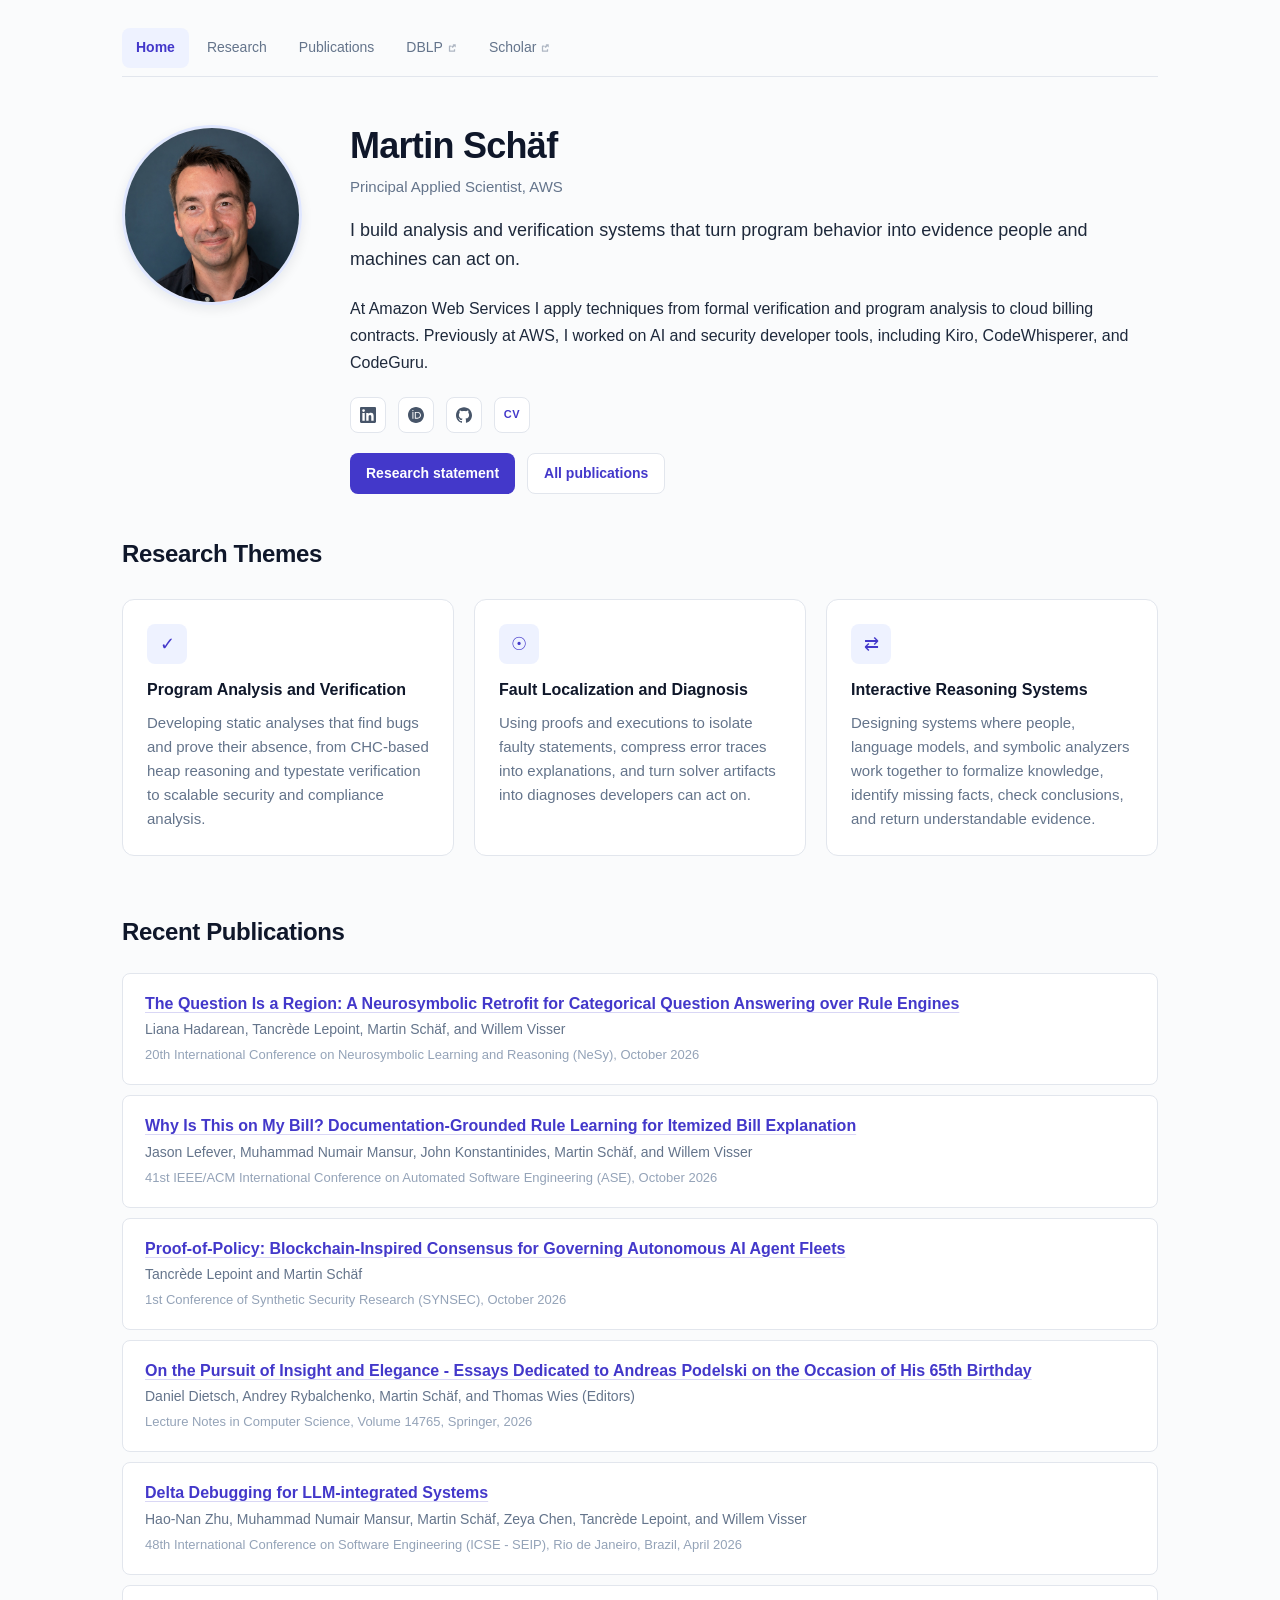
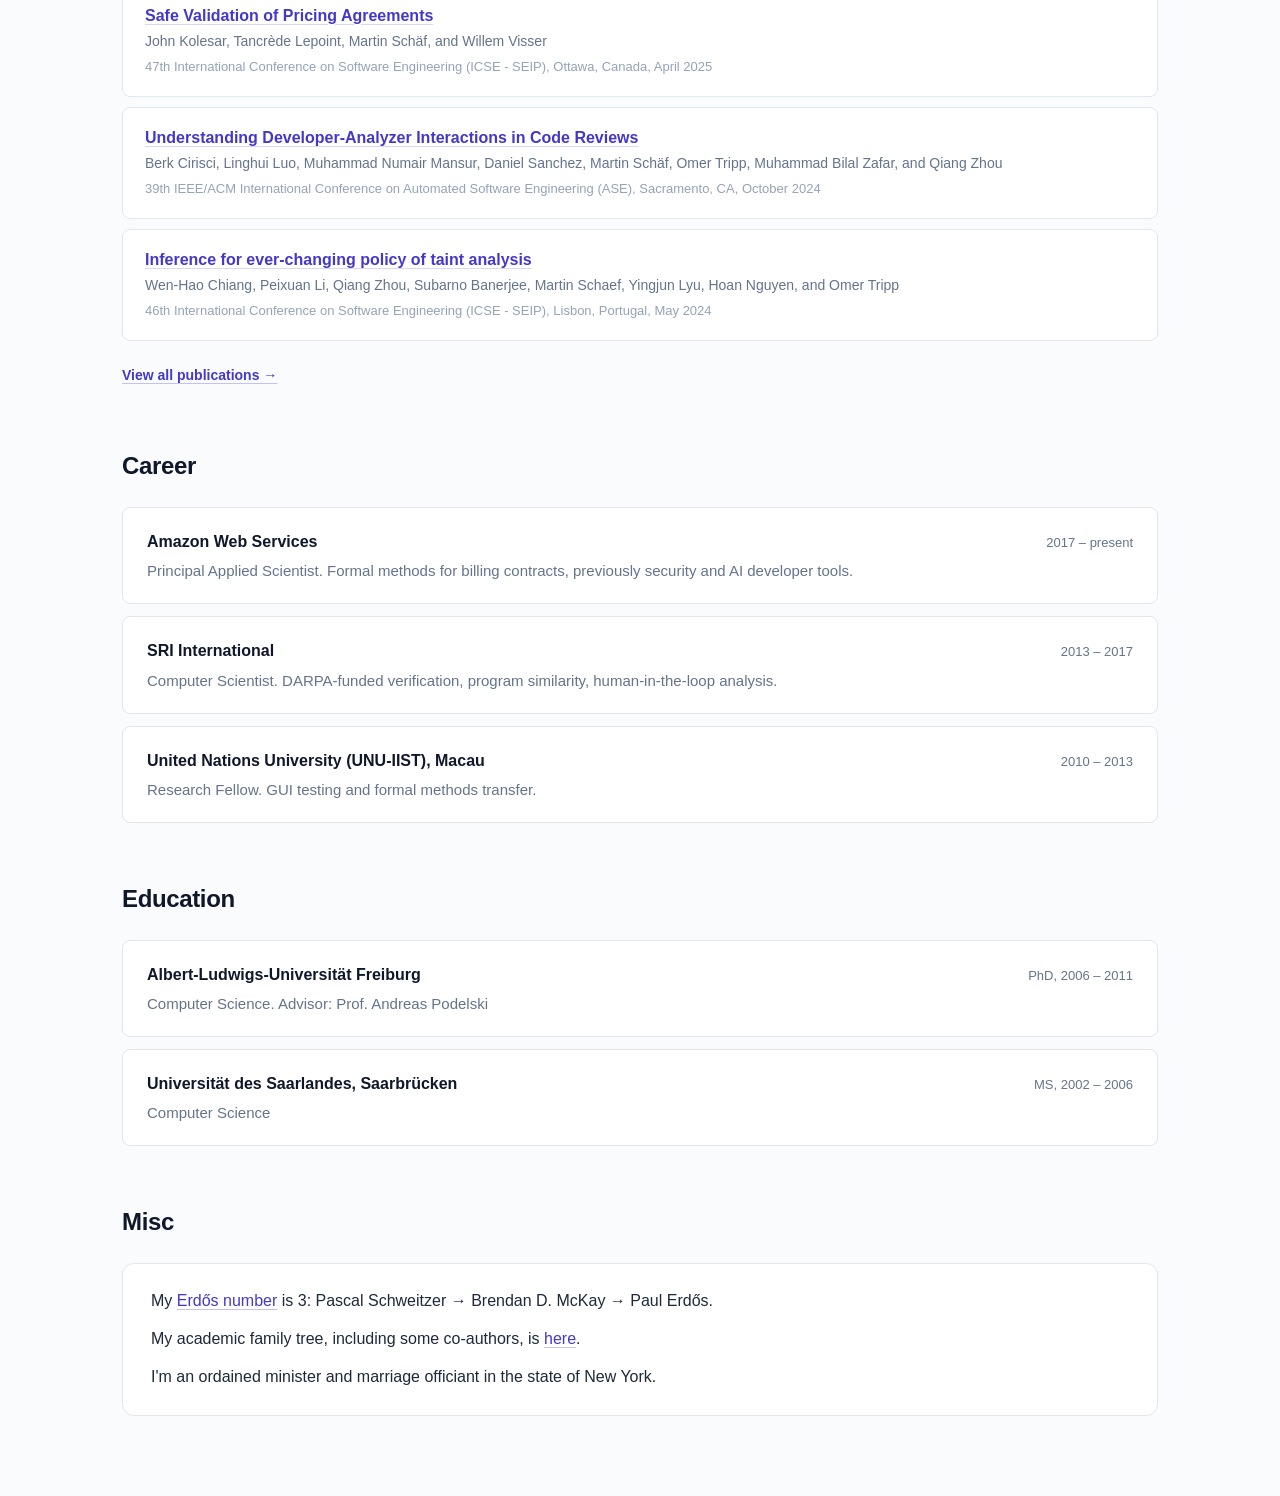
==== commit 97bea845: "updated webstie" ====
--- a/index.html
+++ b/index.html
@@ -4,85 +4,149 @@
     <meta charset="UTF-8">
     <meta name="viewport" content="width=device-width, initial-scale=1.0">
     <title>Martin Schäf</title>
-    <link rel="preconnect" href="https://fonts.googleapis.com">
-    <link rel="preconnect" href="https://fonts.gstatic.com" crossorigin>
-    <link href="https://fonts.googleapis.com/css2?family=Cinzel:wght@400;500;700&family=Cormorant+Garamond:ital,wght@0,400;0,500;0,600;1,400&family=Limelight&display=swap" rel="stylesheet">
+    <link rel="preconnect" href="https://rsms.me/">
+    <link rel="stylesheet" href="https://rsms.me/inter/inter.css">
     <link rel="stylesheet" href="stylesheets/modern-style.css">
     <link rel="icon" type="image/png" href="favicon.png">
 </head>
 <body>
 
-<div class="hero">
+<a href="#main-content" class="skip-link">Skip to main content</a>
+
+<header class="site-header">
+    <nav aria-label="Main navigation">
+        <a href="index.html" class="active">Home</a>
+        <a href="research-vision.html">Research</a>
+        <a href="pub.html">Publications</a>
+        <a href="https://dblp.org/pid/41/7506.html" target="_blank" rel="noopener">DBLP</a>
+        <a href="http://scholar.google.com/citations?user=WNktVKIAAAAJ&hl=en" target="_blank" rel="noopener">Scholar</a>
+    </nav>
+</header>
+
+<section class="hero" aria-labelledby="home-name">
     <div class="hero-photo">
-        <img src="images/new-me.jpg" alt="Martin Schäf" />
+        <img src="images/new-me.jpg" alt="Martin Schäf" width="180" height="180">
     </div>
     <div class="hero-content">
-        <h1>Martin Schäf</h1>
-        <p class="tagline">Principal Applied Scientist · AWS</p>
-        <p class="bio">
-            Martin is a Principal Applied Scientist at Amazon Web Services, working on
-            AWS Billing. He applies techniques from formal verification and program analysis
-            to cloud billing contracts. Previously at AWS, he worked on AI and security developer
-            tools, including Kiro, CodeWhisperer, and CodeGuru.
+        <h1 id="home-name">Martin Schäf</h1>
+        <p class="tagline">Principal Applied Scientist, AWS</p>
+        <p class="positioning">
+            I build analysis and verification systems that turn program behavior into
+            evidence people and machines can act on.
         </p>
         <p class="bio">
-            Before joining AWS, he was a Computer Scientist at
-            <a href="http://www.sri.com/" target="_blank">SRI International</a> and a researcher at the
-            <a href="http://www.unu.edu/" target="_blank">United Nations University</a> in Macau.
-            He holds a PhD from the <a href="http://swt.informatik.uni-freiburg.de/" target="_blank">University of Freiburg</a>
-            and an MS from <a href="http://www.cs.uni-saarland.de/" target="_blank">Saarland University</a>.
+            At Amazon Web Services I apply techniques from formal verification and program
+            analysis to cloud billing contracts. Previously at AWS, I worked on AI and
+            security developer tools, including Kiro, CodeWhisperer, and CodeGuru.
         </p>
         <div class="social-links">
-            <a href="https://www.linkedin.com/pub/martin-sch%C3%A4f/11/655/505/en" target="_blank" title="LinkedIn">
-                <svg viewBox="0 0 24 24"><path d="M20.447 20.452h-3.554v-5.569c0-1.328-.027-3.037-1.852-3.037-1.853 0-2.136 1.445-2.136 2.939v5.667H9.351V9h3.414v1.561h.046c.477-.9 1.637-1.85 3.37-1.85 3.601 0 4.267 2.37 4.267 5.455v6.286zM5.337 7.433a2.062 2.062 0 01-2.063-2.065 2.064 2.064 0 112.063 2.065zm1.782 13.019H3.555V9h3.564v11.452zM22.225 0H1.771C.792 0 0 .774 0 1.729v20.542C0 23.227.792 24 1.771 24h20.451C23.2 24 24 23.227 24 22.271V1.729C24 .774 23.2 0 22.222 0h.003z"/></svg>
+            <a href="https://www.linkedin.com/pub/martin-sch%C3%A4f/11/655/505/en" target="_blank" rel="noopener" title="LinkedIn" aria-label="LinkedIn profile">
+                <svg viewBox="0 0 24 24" aria-hidden="true"><path d="M20.447 20.452h-3.554v-5.569c0-1.328-.027-3.037-1.852-3.037-1.853 0-2.136 1.445-2.136 2.939v5.667H9.351V9h3.414v1.561h.046c.477-.9 1.637-1.85 3.37-1.85 3.601 0 4.267 2.37 4.267 5.455v6.286zM5.337 7.433a2.062 2.062 0 01-2.063-2.065 2.064 2.064 0 112.063 2.065zm1.782 13.019H3.555V9h3.564v11.452zM22.225 0H1.771C.792 0 0 .774 0 1.729v20.542C0 23.227.792 24 1.771 24h20.451C23.2 24 24 23.227 24 22.271V1.729C24 .774 23.2 0 22.222 0h.003z"/></svg>
             </a>
-            <a href="https://orcid.org/0000-0002-6804-0178" target="_blank" title="ORCID">
-                <svg viewBox="0 0 24 24"><path d="M12 0C5.372 0 0 5.372 0 12s5.372 12 12 12 12-5.372 12-12S18.628 0 12 0zM7.369 4.378c.525 0 .947.431.947.947s-.422.947-.947.947a.95.95 0 01-.947-.947c0-.525.422-.947.947-.947zm-.722 3.038h1.444v10.041H6.647V7.416zm3.562 0h3.9c3.712 0 5.344 2.653 5.344 5.025 0 2.578-2.016 5.025-5.325 5.025h-3.919V7.416zm1.444 1.303v7.444h2.297c3.272 0 4.022-2.484 4.022-3.722 0-1.847-1.303-3.722-3.978-3.722h-2.341z"/></svg>
+            <a href="https://orcid.org/0000-0002-6804-0178" target="_blank" rel="noopener" title="ORCID" aria-label="ORCID profile">
+                <svg viewBox="0 0 24 24" aria-hidden="true"><path d="M12 0C5.372 0 0 5.372 0 12s5.372 12 12 12 12-5.372 12-12S18.628 0 12 0zM7.369 4.378c.525 0 .947.431.947.947s-.422.947-.947.947a.95.95 0 01-.947-.947c0-.525.422-.947.947-.947zm-.722 3.038h1.444v10.041H6.647V7.416zm3.562 0h3.9c3.712 0 5.344 2.653 5.344 5.025 0 2.578-2.016 5.025-5.325 5.025h-3.919V7.416zm1.444 1.303v7.444h2.297c3.272 0 4.022-2.484 4.022-3.722 0-1.847-1.303-3.722-3.978-3.722h-2.341z"/></svg>
             </a>
-            <a href="https://github.com/martinschaef/martinschaef.github.io/releases/download/resume/cv_schaef.pdf" target="_blank" title="CV / Resume" class="cv-link">CV</a>
+            <a href="https://github.com/martinschaef" target="_blank" rel="noopener" title="GitHub" aria-label="GitHub profile">
+                <svg viewBox="0 0 24 24" aria-hidden="true"><path d="M12 .297c-6.63 0-12 5.373-12 12 0 5.303 3.438 9.8 8.205 11.385.6.113.82-.258.82-.577 0-.285-.01-1.04-.015-2.04-3.338.724-4.042-1.61-4.042-1.61C4.422 18.07 3.633 17.7 3.633 17.7c-1.087-.744.084-.729.084-.729 1.205.084 1.838 1.236 1.838 1.236 1.07 1.835 2.809 1.305 3.495.998.108-.776.417-1.305.76-1.605-2.665-.3-5.466-1.332-5.466-5.93 0-1.31.465-2.38 1.235-3.22-.135-.303-.54-1.523.105-3.176 0 0 1.005-.322 3.3 1.23.96-.267 1.98-.399 3-.405 1.02.006 2.04.138 3 .405 2.28-1.552 3.285-1.23 3.285-1.23.645 1.653.24 2.873.12 3.176.765.84 1.23 1.91 1.23 3.22 0 4.61-2.805 5.625-5.475 5.92.42.36.81 1.096.81 2.22 0 1.606-.015 2.896-.015 3.286 0 .315.21.69.825.57C20.565 22.092 24 17.592 24 12.297c0-6.627-5.373-12-12-12"/></svg>
+            </a>
+            <a href="https://github.com/martinschaef/martinschaef.github.io/releases/download/resume/cv_schaef.pdf" target="_blank" rel="noopener" title="Download CV" aria-label="Download CV" class="cv-link">CV</a>
+        </div>
+        <div class="cta-row">
+            <a href="research-vision.html" class="cta cta-primary">Research statement</a>
+            <a href="pub.html" class="cta cta-secondary">All publications</a>
         </div>
     </div>
-</div>
+</section>
 
-<nav>
-    <a href="index.html" class="active">Home</a>
-    <a href="research-vision.html">Research Statement</a>
-    <a href="pub.html">Publications</a>
-    <a href="https://dblp.org/pid/41/7506.html" target="_blank">DBLP</a>
-    <a href="http://scholar.google.com/citations?user=WNktVKIAAAAJ&hl=en" target="_blank">Scholar</a>
-</nav>
+<main id="main-content">
 
-<main>
-
-    <section>
-        <h2>Recent Publications</h2>
-        <ul id="recent-publications" class="pub-list"></ul>
-        <p class="more-link"><a href="pub.html">View all publications →</a></p>
+    <section aria-labelledby="research-heading">
+        <h2 id="research-heading">Research Themes</h2>
+        <div class="theme-cards">
+            <div class="theme-card">
+                <div class="card-icon" aria-hidden="true">&#x2713;</div>
+                <h3>Program Analysis and Verification</h3>
+                <p>
+                    Developing static analyses that find bugs and prove their absence,
+                    from CHC-based heap reasoning and typestate verification to scalable
+                    security and compliance analysis.
+                </p>
+            </div>
+            <div class="theme-card">
+                <div class="card-icon" aria-hidden="true">&#x2609;</div>
+                <h3>Fault Localization and Diagnosis</h3>
+                <p>
+                    Using proofs and executions to isolate faulty statements, compress
+                    error traces into explanations, and turn solver artifacts into
+                    diagnoses developers can act on.
+                </p>
+            </div>
+            <div class="theme-card">
+                <div class="card-icon" aria-hidden="true">&#x21C4;</div>
+                <h3>Interactive Reasoning Systems</h3>
+                <p>
+                    Designing systems where people, language models, and symbolic
+                    analyzers work together to formalize knowledge, identify missing
+                    facts, check conclusions, and return understandable evidence.
+                </p>
+            </div>
+        </div>
     </section>
 
-    <section>
-        <h2>Education</h2>
+    <section aria-labelledby="pubs-heading">
+        <h2 id="pubs-heading">Recent Publications</h2>
+        <ul id="recent-publications" class="pub-list" aria-live="polite"></ul>
+        <p class="more-link"><a href="pub.html">View all publications &rarr;</a></p>
+    </section>
+
+    <section aria-labelledby="career-heading">
+        <h2 id="career-heading">Career</h2>
         <div class="card">
             <div class="card-header">
-                <strong>Albert-Ludwig Universität, Freiburg</strong>
-                <span>PhD · 2006–2011</span>
+                <strong>Amazon Web Services</strong>
+                <span>2017 &ndash; present</span>
             </div>
-            <p>Computer Science · Advisor: Prof. Andreas Podelski</p>
+            <p>Principal Applied Scientist. Formal methods for billing contracts, previously security and AI developer tools.</p>
         </div>
         <div class="card">
             <div class="card-header">
-                <strong>Universität des Saarlands, Saarbrücken</strong>
-                <span>MS · 2002–2006</span>
+                <strong>SRI International</strong>
+                <span>2013 &ndash; 2017</span>
+            </div>
+            <p>Computer Scientist. DARPA-funded verification, program similarity, human-in-the-loop analysis.</p>
+        </div>
+        <div class="card">
+            <div class="card-header">
+                <strong>United Nations University (UNU-IIST), Macau</strong>
+                <span>2010 &ndash; 2013</span>
+            </div>
+            <p>Research Fellow. GUI testing and formal methods transfer.</p>
+        </div>
+    </section>
+
+    <section aria-labelledby="edu-heading">
+        <h2 id="edu-heading">Education</h2>
+        <div class="card">
+            <div class="card-header">
+                <strong>Albert-Ludwigs-Universität Freiburg</strong>
+                <span>PhD, 2006 &ndash; 2011</span>
+            </div>
+            <p>Computer Science. Advisor: Prof. Andreas Podelski</p>
+        </div>
+        <div class="card">
+            <div class="card-header">
+                <strong>Universität des Saarlandes, Saarbrücken</strong>
+                <span>MS, 2002 &ndash; 2006</span>
             </div>
             <p>Computer Science</p>
         </div>
     </section>
 
-    <section>
-        <h2>Misc</h2>
+    <section aria-labelledby="misc-heading">
+        <h2 id="misc-heading">Misc</h2>
         <div class="misc-items">
-            <p>My <a href="http://wwwp.oakland.edu/enp/" target="_blank">Erdös number</a> is 3: Pascal Schweitzer → Brendan D. McKay → Paul Erdös.</p>
-            <p>My academic family tree, including some co-authors, is <a href="papers/familytree.pdf" target="_blank">here</a>.</p>
+            <p>My <a href="https://en.wikipedia.org/wiki/Erd%C5%91s_number" target="_blank" rel="noopener">Erdős number</a> is 3: Pascal Schweitzer &rarr; Brendan D. McKay &rarr; Paul Erdős.</p>
+            <p>My academic family tree, including some co-authors, is <a href="papers/familytree.pdf" target="_blank" rel="noopener">here</a>.</p>
             <p>I'm an ordained minister and marriage officiant in the state of New York.</p>
         </div>
     </section>
@@ -93,23 +157,22 @@
     fetch('publications.json')
         .then(r => r.json())
         .then(pubs => {
-            const recent = pubs.filter(p => p.year >= new Date().getFullYear() - 2);
-            document.getElementById('recent-publications').innerHTML = recent.map(p =>
+            const cutoff = new Date().getFullYear() - 2;
+            const recent = pubs.filter(p => p.year >= cutoff);
+            const list = document.getElementById('recent-publications');
+            if (recent.length === 0) {
+                list.innerHTML = '<li>No recent publications found.</li>';
+                return;
+            }
+            list.innerHTML = recent.map(p =>
                 `<li>
-                    <a href="${p.url}" target="_blank" class="pub-title">${p.title}</a>
+                    ${p.url ? `<a href="${p.url}" target="_blank" rel="noopener" class="pub-title">${p.title}</a>` : `<span class="pub-title">${p.title}</span>`}
                     <span class="pub-authors">${p.authors}</span>
                     <span class="pub-venue">${p.venue}</span>
                 </li>`
             ).join('');
         })
         .catch(e => console.error('Failed to load publications:', e));
-
-    (function(i,s,o,g,r,a,m){i['GoogleAnalyticsObject']=r;i[r]=i[r]||function(){
-    (i[r].q=i[r].q||[]).push(arguments)},i[r].l=1*new Date();a=s.createElement(o),
-    m=s.getElementsByTagName(o)[0];a.async=1;a.src=g;m.parentNode.insertBefore(a,m)
-    })(window,document,'script','https://www.google-analytics.com/analytics.js','ga');
-    ga('create','UA-20025374-1','auto');
-    ga('send','pageview');
 </script>
 </body>
 </html>
--- a/stylesheets/modern-style.css
+++ b/stylesheets/modern-style.css
@@ -1,405 +1,1659 @@
+/* ══════════════════════════════════════════════════════════════════
+   modern-style.css — Light professional theme
+   Indigo/slate palette, clean sans typography, strong whitespace.
+   Shared across index.html, pub.html, research-vision.html.
+   ══════════════════════════════════════════════════════════════════ */
+
 /* ── Reset ── */
 *, *::before, *::after { margin: 0; padding: 0; box-sizing: border-box; }
 
-/* ── Base palette (Art Deco) ──
-   Tokens match research-vision.html exactly so all three pages share
-   one set of colors. */
+/* ── Design tokens ── */
 :root {
-    --bg: #0c0d14;
-    --surface: #13141f;
-    --surface-hover: #1a1c2a;
-    --border: rgba(212,175,55,0.22);
-    --border-strong: rgba(212,175,55,0.45);
-    --rule: rgba(212,175,55,0.35);
-    --text: #efe6d4;
-    --text-muted: #9a907c;
-    --heading: #efe6d4;
-    --gold: #d4af37;
-    --gold-bright: #e8c97a;
-    --copper: #c98a55;
-    --cream: #efe6d4;
-}
+  --bg: #fafbfc;
+  --surface: #ffffff;
+  --surface-hover: #f4f6f9;
+  --border: #e2e6ed;
+  --border-strong: #c7ced9;
+  --rule: #e2e6ed;
+  --text: #1e293b;
+  --text-muted: #64748b;
+  --text-light: #94a3b8;
+  --heading: #0f172a;
+  --indigo: #4338ca;
+  --indigo-light: #6366f1;
+  --indigo-dark: #312e81;
+  --indigo-bg: #eef2ff;
+  --indigo-bg-hover: #e0e7ff;
+  --slate: #475569;
+  --accent: #4338ca;
+  --accent-hover: #3730a3;
+  --focus-ring: rgba(99, 102, 241, 0.45);
+  --radius: 8px;
+  --radius-lg: 12px;
+  --shadow-sm: 0 1px 2px rgba(15, 23, 42, 0.05);
+  --shadow-md: 0 4px 12px rgba(15, 23, 42, 0.08);
+  --shadow-lg: 0 12px 32px rgba(15, 23, 42, 0.1);
+  --font-sans: "Inter", -apple-system, BlinkMacSystemFont, "Segoe UI", Roboto, sans-serif;
+  --font-mono: "JetBrains Mono", "Fira Code", "SF Mono", Consolas, monospace;
+  --shell-max: 1100px;
+  --prose-max: 760px;
+  --transition: 0.15s ease;
+}
+
+/* ── Skip link ── */
+.skip-link {
+  position: absolute;
+  top: -100%;
+  left: 16px;
+  z-index: 1000;
+  padding: 8px 16px;
+  background: var(--indigo);
+  color: #fff;
+  font-size: 14px;
+  font-family: var(--font-sans);
+  border-radius: var(--radius);
+  text-decoration: none;
+  transition: top var(--transition);
+}
+.skip-link:focus {
+  top: 16px;
+  outline: 3px solid var(--focus-ring);
+  outline-offset: 2px;
+}
+
+/* ── Visually hidden (screen-reader only) ── */
+.visually-hidden {
+  position: absolute;
+  width: 1px;
+  height: 1px;
+  padding: 0;
+  margin: -1px;
+  overflow: hidden;
+  clip: rect(0, 0, 0, 0);
+  white-space: nowrap;
+  border: 0;
+}
+
+/* ── Base ── */
+html { scroll-behavior: smooth; }
 
 body {
-    font-family: 'Cormorant Garamond', Georgia, 'Times New Roman', serif;
-    font-size: 19px;
-    line-height: 1.65;
-    color: var(--text);
-    background:
-        radial-gradient(ellipse at 50% 0%, rgba(212,175,55,0.06), transparent 60%),
-        radial-gradient(ellipse at 50% 100%, rgba(212,175,55,0.04), transparent 60%),
-        var(--bg);
-    background-attachment: fixed;
-    -webkit-font-smoothing: antialiased;
-}
-
+  font-family: var(--font-sans);
+  font-size: 17px;
+  line-height: 1.7;
+  color: var(--text);
+  background: var(--bg);
+  -webkit-font-smoothing: antialiased;
+  -moz-osx-font-smoothing: grayscale;
+}
+
+::selection { background: var(--indigo-bg-hover); color: var(--indigo-dark); }
+
+/* ── Focus states ── */
+:focus-visible {
+  outline: 3px solid var(--focus-ring);
+  outline-offset: 2px;
+  border-radius: 2px;
+}
+
+/* ── Links ── */
 a {
-    color: var(--gold-bright);
-    text-decoration: none;
-    border-bottom: 1px solid rgba(232,201,122,0.3);
-    transition: color 0.2s, border-color 0.2s;
-}
-a:hover { color: #fff; border-bottom-color: #fff; }
-
-::selection { background: var(--gold); color: #0a0a14; }
-
-/* ── Hero (homepage only) ── */
+  color: var(--indigo);
+  text-decoration: underline;
+  text-decoration-color: rgba(67, 56, 202, 0.3);
+  text-underline-offset: 3px;
+  transition: color var(--transition), text-decoration-color var(--transition);
+}
+a:hover {
+  color: var(--accent-hover);
+  text-decoration-color: var(--accent-hover);
+}
+
+/* ── Site header / Navigation ── */
+.site-header {
+  max-width: var(--shell-max);
+  margin: 0 auto;
+  padding: 20px 32px 0;
+}
+
+nav {
+  display: flex;
+  align-items: center;
+  gap: 4px;
+  padding: 8px 0;
+  border-bottom: 1px solid var(--border);
+  overflow-x: auto;
+}
+
+nav a {
+  font-size: 14px;
+  font-weight: 500;
+  color: var(--text-muted);
+  text-decoration: none;
+  padding: 8px 14px;
+  border-radius: var(--radius);
+  white-space: nowrap;
+  transition: color var(--transition), background var(--transition);
+}
+nav a:hover {
+  color: var(--heading);
+  background: var(--surface-hover);
+}
+nav a.active {
+  color: var(--indigo);
+  background: var(--indigo-bg);
+  font-weight: 600;
+}
+nav a[target="_blank"]::after {
+  content: "";
+  display: inline-block;
+  width: 10px;
+  height: 10px;
+  margin-left: 4px;
+  background: currentColor;
+  mask: url("data:image/svg+xml,%3Csvg xmlns='http://www.w3.org/2000/svg' viewBox='0 0 16 16'%3E%3Cpath d='M9 2h5v5l-2-2-3 3-2-2 3-3L9 2zM4 4h3v2H5v6h6v-2h2v3a1 1 0 01-1 1H4a1 1 0 01-1-1V5a1 1 0 011-1z'/%3E%3C/svg%3E") no-repeat center / contain;
+  -webkit-mask: url("data:image/svg+xml,%3Csvg xmlns='http://www.w3.org/2000/svg' viewBox='0 0 16 16'%3E%3Cpath d='M9 2h5v5l-2-2-3 3-2-2 3-3L9 2zM4 4h3v2H5v6h6v-2h2v3a1 1 0 01-1 1H4a1 1 0 01-1-1V5a1 1 0 011-1z'/%3E%3C/svg%3E") no-repeat center / contain;
+  opacity: 0.5;
+  vertical-align: middle;
+}
+
+/* ── Page shell ── */
+main {
+  max-width: var(--shell-max);
+  margin: 0 auto;
+  padding: 0 32px 80px;
+}
+
+.prose { max-width: var(--prose-max); }
+.prose-centered { max-width: var(--prose-max); margin-left: auto; margin-right: auto; }
+
+/* ── Sections ── */
+section { margin-top: 56px; }
+section:first-child { margin-top: 40px; }
+
+/* ── Headings ── */
+h1 {
+  font-size: 2.25rem;
+  font-weight: 800;
+  letter-spacing: -0.02em;
+  line-height: 1.15;
+  color: var(--heading);
+}
+
+h2 {
+  font-size: 1.5rem;
+  font-weight: 700;
+  letter-spacing: -0.015em;
+  color: var(--heading);
+  margin-bottom: 20px;
+}
+
+h3 {
+  font-size: 1.125rem;
+  font-weight: 600;
+  color: var(--heading);
+  margin-bottom: 8px;
+}
+
+h4 {
+  font-size: 1rem;
+  font-weight: 600;
+  color: var(--slate);
+  margin-bottom: 4px;
+}
+
+/* ── Hero section (homepage) ── */
 .hero {
-    display: flex;
+  display: flex;
+  align-items: flex-start;
+  gap: 48px;
+  max-width: var(--shell-max);
+  margin: 48px auto 0;
+  padding: 0 32px;
+}
+
+.hero-photo img {
+  width: 180px;
+  height: 180px;
+  border-radius: 50%;
+  object-fit: cover;
+  object-position: center 20%;
+  border: 3px solid var(--indigo-bg-hover);
+  box-shadow: var(--shadow-md);
+}
+
+.hero-content { flex: 1; }
+
+.hero-content h1 { margin-bottom: 8px; }
+
+.tagline {
+  font-size: 15px;
+  font-weight: 500;
+  color: var(--text-muted);
+  margin-bottom: 16px;
+}
+
+.positioning {
+  font-size: 1.125rem;
+  line-height: 1.65;
+  color: var(--text);
+  margin-bottom: 20px;
+  max-width: var(--prose-max);
+}
+
+.bio {
+  color: var(--text);
+  font-size: 16px;
+  line-height: 1.7;
+  margin-bottom: 8px;
+}
+
+/* ── Social links ── */
+.social-links {
+  display: flex;
+  align-items: center;
+  gap: 12px;
+  margin-top: 20px;
+  flex-wrap: wrap;
+}
+
+.social-links a {
+  display: inline-flex;
+  align-items: center;
+  justify-content: center;
+  width: 36px;
+  height: 36px;
+  border-radius: var(--radius);
+  background: var(--surface);
+  border: 1px solid var(--border);
+  text-decoration: none;
+  transition: border-color var(--transition), box-shadow var(--transition), transform var(--transition);
+}
+.social-links a:hover {
+  border-color: var(--indigo-light);
+  box-shadow: var(--shadow-sm);
+  transform: translateY(-1px);
+}
+.social-links svg {
+  width: 16px;
+  height: 16px;
+  fill: var(--slate);
+  transition: fill var(--transition);
+}
+.social-links a:hover svg { fill: var(--indigo); }
+
+.cv-link {
+  font-size: 11px;
+  font-weight: 700;
+  letter-spacing: 0.06em;
+  color: var(--indigo) !important;
+  text-transform: uppercase;
+}
+
+/* ── CTA links ── */
+.cta-row {
+  display: flex;
+  gap: 12px;
+  margin-top: 20px;
+  flex-wrap: wrap;
+}
+
+.cta {
+  display: inline-flex;
+  align-items: center;
+  gap: 6px;
+  padding: 8px 16px;
+  border-radius: var(--radius);
+  font-size: 14px;
+  font-weight: 600;
+  text-decoration: none;
+  transition: background var(--transition), color var(--transition), box-shadow var(--transition);
+}
+.cta-primary {
+  background: var(--indigo);
+  color: #fff;
+}
+.cta-primary:hover {
+  background: var(--accent-hover);
+  color: #fff;
+  box-shadow: var(--shadow-sm);
+}
+.cta-secondary {
+  background: var(--surface);
+  color: var(--indigo);
+  border: 1px solid var(--border);
+}
+.cta-secondary:hover {
+  background: var(--indigo-bg);
+  border-color: var(--indigo-light);
+  color: var(--indigo);
+}
+
+/* ── Research theme cards ── */
+.theme-cards {
+  display: grid;
+  grid-template-columns: repeat(auto-fit, minmax(280px, 1fr));
+  gap: 20px;
+  margin-top: 24px;
+}
+
+.theme-card {
+  background: var(--surface);
+  border: 1px solid var(--border);
+  border-radius: var(--radius-lg);
+  padding: 24px;
+  transition: border-color var(--transition), box-shadow var(--transition);
+}
+.theme-card:hover {
+  border-color: var(--indigo-light);
+  box-shadow: var(--shadow-md);
+}
+.theme-card h3 {
+  font-size: 1rem;
+  margin-bottom: 8px;
+  color: var(--heading);
+}
+.theme-card p {
+  font-size: 15px;
+  color: var(--text-muted);
+  line-height: 1.6;
+}
+.theme-card .card-icon {
+  display: inline-flex;
+  align-items: center;
+  justify-content: center;
+  width: 40px;
+  height: 40px;
+  border-radius: var(--radius);
+  background: var(--indigo-bg);
+  margin-bottom: 12px;
+  color: var(--indigo);
+  font-size: 18px;
+}
+
+/* ── Generic cards ── */
+.card {
+  background: var(--surface);
+  border: 1px solid var(--border);
+  border-radius: var(--radius);
+  padding: 20px 24px;
+  margin-bottom: 12px;
+  transition: border-color var(--transition);
+}
+.card:hover { border-color: var(--border-strong); }
+
+.card-header {
+  display: flex;
+  justify-content: space-between;
+  align-items: baseline;
+  margin-bottom: 4px;
+}
+.card-header strong {
+  font-size: 16px;
+  font-weight: 600;
+  color: var(--heading);
+}
+.card-header span {
+  font-size: 13px;
+  color: var(--text-muted);
+  font-weight: 500;
+}
+.card p {
+  color: var(--text-muted);
+  font-size: 15px;
+  line-height: 1.6;
+}
+
+/* ── Publication list ── */
+.pub-list { list-style: none; }
+
+.pub-list li {
+  background: var(--surface);
+  border: 1px solid var(--border);
+  border-radius: var(--radius);
+  padding: 18px 22px;
+  margin-bottom: 10px;
+  display: flex;
+  flex-direction: column;
+  gap: 4px;
+  transition: border-color var(--transition), box-shadow var(--transition);
+}
+.pub-list li:hover {
+  border-color: var(--indigo-light);
+  box-shadow: var(--shadow-sm);
+}
+
+.pub-title {
+  font-weight: 600;
+  font-size: 16px;
+  line-height: 1.45;
+  color: var(--heading);
+  text-decoration: none;
+}
+a.pub-title {
+  color: var(--indigo);
+  text-decoration: underline;
+  text-decoration-color: rgba(67, 56, 202, 0.2);
+}
+a.pub-title:hover {
+  color: var(--accent-hover);
+  text-decoration-color: var(--accent-hover);
+}
+
+.pub-authors {
+  font-size: 14px;
+  color: var(--text-muted);
+  line-height: 1.5;
+}
+.pub-venue {
+  font-size: 13px;
+  color: var(--text-light);
+  font-weight: 500;
+}
+
+.more-link {
+  margin-top: 20px;
+}
+.more-link a {
+  font-size: 14px;
+  font-weight: 600;
+  color: var(--indigo);
+}
+
+/* ── Year headings (publications page) ── */
+.year-heading {
+  font-size: 1.75rem;
+  font-weight: 800;
+  color: var(--heading);
+  margin: 48px 0 16px;
+  padding-bottom: 8px;
+  border-bottom: 2px solid var(--indigo-bg);
+}
+.year-heading:first-child { margin-top: 0; }
+
+/* ── Pub page intro ── */
+.pub-intro {
+  max-width: var(--prose-max);
+  margin-bottom: 32px;
+}
+.pub-intro p {
+  font-size: 16px;
+  color: var(--text-muted);
+  line-height: 1.6;
+}
+.pub-count {
+  display: inline-block;
+  background: var(--indigo-bg);
+  color: var(--indigo);
+  font-size: 13px;
+  font-weight: 600;
+  padding: 4px 10px;
+  border-radius: 100px;
+  margin-top: 8px;
+}
+
+/* ── Misc items ── */
+.misc-items {
+  background: var(--surface);
+  border: 1px solid var(--border);
+  border-radius: var(--radius-lg);
+  padding: 24px 28px;
+}
+.misc-items p {
+  margin-bottom: 12px;
+  color: var(--text);
+  font-size: 16px;
+  line-height: 1.65;
+}
+.misc-items p:last-child { margin-bottom: 0; }
+
+/* ══════════════════════════════════════════════════════════════════
+   Research Vision page styles
+   ══════════════════════════════════════════════════════════════════ */
+
+/* ── Research page header ── */
+.research-header {
+  text-align: center;
+  padding: 48px 0 32px;
+  max-width: var(--prose-max);
+  margin: 0 auto;
+}
+.research-header h1 {
+  font-size: clamp(2rem, 5vw, 3rem);
+  margin-bottom: 12px;
+}
+.research-header .subtitle {
+  font-size: 1.05rem;
+  color: var(--text-muted);
+  line-height: 1.6;
+}
+
+/* ── Overture / intro prose ── */
+.overture {
+  max-width: var(--prose-max);
+  margin: 0 auto;
+}
+.overture p {
+  margin: 1.1em 0;
+  line-height: 1.75;
+}
+.overture .highlight-block {
+  border-left: 3px solid var(--indigo);
+  padding: 12px 0 12px 20px;
+  margin: 28px 0;
+  font-size: 1.05rem;
+  color: var(--indigo-dark);
+  background: var(--indigo-bg);
+  border-radius: 0 var(--radius) var(--radius) 0;
+  padding-right: 20px;
+}
+
+/* ── Chapter sections ── */
+.chapter {
+  margin-top: 64px;
+  max-width: var(--prose-max);
+  margin-left: auto;
+  margin-right: auto;
+}
+.chapter-label {
+  font-size: 12px;
+  font-weight: 700;
+  letter-spacing: 0.1em;
+  text-transform: uppercase;
+  color: var(--indigo);
+  margin-bottom: 8px;
+}
+.chapter h2 {
+  font-size: 1.6rem;
+  margin-bottom: 16px;
+}
+.chapter p {
+  margin: 1em 0;
+  line-height: 1.75;
+}
+
+/* ── Paper chips ── */
+.paper-chips {
+  display: flex;
+  flex-wrap: wrap;
+  gap: 8px;
+  margin: 20px 0;
+}
+.paper-chip {
+  display: inline-flex;
+  align-items: center;
+  gap: 4px;
+  padding: 5px 12px;
+  background: var(--surface);
+  border: 1px solid var(--border);
+  border-radius: 100px;
+  font-size: 13px;
+  font-weight: 500;
+  color: var(--indigo);
+  text-decoration: none;
+  transition: background var(--transition), border-color var(--transition);
+}
+.paper-chip:hover {
+  background: var(--indigo-bg);
+  border-color: var(--indigo-light);
+  text-decoration: none;
+}
+.paper-chip .chip-year {
+  font-size: 11px;
+  color: var(--text-light);
+  font-weight: 600;
+}
+
+/* ── Open question block ── */
+.open-block {
+  border: 1px solid var(--border);
+  border-left: 3px solid var(--indigo);
+  background: var(--surface);
+  border-radius: 0 var(--radius) var(--radius) 0;
+  padding: 20px 24px;
+  margin: 24px 0;
+}
+.open-block::before {
+  content: "Open question";
+  display: block;
+  font-size: 11px;
+  font-weight: 700;
+  letter-spacing: 0.06em;
+  text-transform: uppercase;
+  color: var(--indigo);
+  margin-bottom: 8px;
+}
+.open-block h3 {
+  font-size: 1.02rem;
+  color: var(--heading);
+  margin-bottom: 6px;
+}
+.open-block p {
+  margin: 0.4em 0;
+  font-size: 15px;
+  color: var(--text);
+  line-height: 1.65;
+}
+
+/* ── Related work callouts ── */
+.related-note {
+  background: var(--surface-hover);
+  border-left: 3px solid var(--border-strong);
+  border-radius: 0 var(--radius) var(--radius) 0;
+  padding: 14px 18px;
+  margin: 20px 0;
+  font-size: 14px;
+  color: var(--text-muted);
+  line-height: 1.6;
+}
+.related-note a {
+  font-weight: 500;
+}
+
+/* ── Effectual-set coverage animation ── */
+.coverage-figure { max-width: 900px; }
+.coverage-animation {
+  display: grid;
+  grid-template-columns: minmax(0, 1.08fr) minmax(260px, 0.92fr);
+  min-height: 390px;
+  background: #f8fafc;
+}
+.coverage-code-panel,
+.coverage-solver-panel { min-width: 0; }
+.coverage-code-panel {
+  border-right: 1px solid var(--border);
+  background: #fff;
+}
+.coverage-panel-heading {
+  min-height: 48px;
+  padding: 13px 16px;
+  display: flex;
+  align-items: center;
+  justify-content: space-between;
+  gap: 12px;
+  border-bottom: 1px solid var(--border);
+  color: var(--heading);
+  font-size: 12px;
+  font-weight: 700;
+  letter-spacing: 0.04em;
+  text-transform: uppercase;
+}
+.coverage-set-label {
+  color: var(--indigo);
+  font-family: var(--font-mono);
+  font-size: 10px;
+  text-transform: none;
+  letter-spacing: 0;
+}
+.coverage-code-list {
+  list-style: none;
+  margin: 0;
+  padding: 12px 0;
+  counter-reset: none;
+  font-family: var(--font-mono);
+  font-size: 12px;
+  line-height: 1.62;
+}
+.coverage-code-list li {
+  position: relative;
+  display: grid;
+  grid-template-columns: 34px minmax(0, 1fr) auto;
+  align-items: center;
+  min-height: 26px;
+  padding: 1px 12px 1px 0;
+  border-left: 3px solid transparent;
+  transition: color 0.2s, background 0.2s, border-color 0.2s;
+}
+.coverage-code-list code {
+  overflow: hidden;
+  color: #334155;
+  font: inherit;
+  white-space: nowrap;
+  text-overflow: ellipsis;
+}
+.line-number {
+  color: #94a3b8;
+  text-align: right;
+  padding-right: 10px;
+  user-select: none;
+}
+.code-indent { display: inline-block; padding-left: 1.25em; }
+.code-indent-2 { display: inline-block; padding-left: 2.5em; }
+.coverage-code-list .coverage-target {
+  background: #f5f3ff;
+  border-left-color: #8b5cf6;
+}
+.coverage-target::before {
+  content: "representative";
+  position: absolute;
+  left: 42px;
+  top: -8px;
+  padding: 0 4px;
+  background: #f5f3ff;
+  color: #7c3aed;
+  font-family: var(--font-sans);
+  font-size: 8px;
+  font-weight: 700;
+  line-height: 12px;
+  letter-spacing: 0.04em;
+  text-transform: uppercase;
+}
+.coverage-result {
+  position: relative;
+  z-index: 1;
+  min-width: 66px;
+  padding: 2px 6px;
+  border-radius: 999px;
+  opacity: 0;
+  color: #166534;
+  background: #dcfce7;
+  font-family: var(--font-sans);
+  font-size: 9px;
+  font-weight: 700;
+  text-align: center;
+  white-space: nowrap;
+}
+.coverage-result-b {
+  color: #991b1b;
+  background: #fee2e2;
+}
+.coverage-solver-panel { background: #f8fafc; }
+.coverage-iterations {
+  position: relative;
+  min-height: 288px;
+  margin: 18px;
+}
+.coverage-iteration {
+  position: absolute;
+  inset: 0;
+  padding: 18px;
+  border: 1px solid var(--border);
+  border-radius: var(--radius);
+  opacity: 0;
+  background: #fff;
+  box-shadow: var(--shadow-sm);
+}
+.coverage-iteration-1 { opacity: 1; }
+.coverage-iteration-head {
+  display: flex;
+  align-items: center;
+  justify-content: space-between;
+  gap: 12px;
+  margin-bottom: 18px;
+  color: var(--heading);
+  font-size: 13px;
+  font-weight: 700;
+}
+.solver-sat { color: #15803d; }
+.solver-unsat { color: #b91c1c; }
+.coverage-query {
+  display: block;
+  min-height: 56px;
+  padding: 10px;
+  overflow-wrap: anywhere;
+  border: 1px solid #c7d2fe;
+  border-radius: 6px;
+  color: #312e81;
+  background: #eef2ff;
+  font-family: var(--font-mono);
+  font-size: 11px;
+  line-height: 1.55;
+}
+.coverage-iteration dl { margin: 14px 0 0; }
+.coverage-iteration dl div {
+  display: flex;
+  justify-content: space-between;
+  gap: 12px;
+  padding: 5px 0;
+  border-bottom: 1px solid var(--border);
+  font-size: 11px;
+}
+.coverage-iteration dt { color: var(--text-muted); }
+.coverage-iteration dd {
+  margin: 0;
+  color: var(--heading);
+  font-family: var(--font-mono);
+  font-weight: 700;
+}
+.coverage-block,
+.coverage-conclusion {
+  margin: 14px 0 0 !important;
+  padding: 8px 10px;
+  border-radius: 6px;
+  color: #5b21b6;
+  background: #f3e8ff;
+  font-family: var(--font-mono);
+  font-size: 10px;
+  line-height: 1.45 !important;
+}
+.coverage-conclusion {
+  color: #991b1b;
+  background: #fef2f2;
+  font-family: var(--font-sans);
+  font-weight: 700;
+}
+.coverage-progress {
+  display: flex;
+  justify-content: center;
+  gap: 8px;
+  margin-top: -6px;
+}
+.coverage-progress span {
+  width: 7px;
+  height: 7px;
+  border-radius: 50%;
+  background: #cbd5e1;
+}
+
+/* ── Trace folding animation ── */
+.trace-figure { max-width: 900px; }
+.trace-animation {
+  display: grid;
+  grid-template-columns: minmax(0, 0.86fr) minmax(0, 1.14fr);
+  background: #f8fafc;
+}
+.trace-program {
+  border-right: 1px solid var(--border);
+  background: #fff;
+}
+.trace-program-note {
+  margin: 0 !important;
+  padding: 10px 16px 14px;
+  color: var(--text-muted);
+  font-size: 11px;
+  line-height: 1.5 !important;
+}
+.trace-program-note code {
+  font-family: var(--font-mono);
+  font-size: 10px;
+}
+.pl-irrelevant { transition: opacity 0.3s; }
+.trace-panel {
+  display: flex;
+  flex-direction: column;
+  min-width: 0;
+}
+.trace-list {
+  height: 392px;
+  padding: 12px 16px 4px;
+  font-family: var(--font-mono);
+  font-size: 11px;
+}
+.trace-step {
+  display: grid;
+  grid-template-columns: 20px minmax(0, 1fr) auto;
+  gap: 8px;
+  align-items: center;
+  overflow: hidden;
+  height: 24px;
+  padding: 0 8px;
+  border-radius: 4px;
+  background: #eef2ff;
+  border: 1px solid #dbe2f5;
+  color: #312e81;
+}
+.trace-step code { font: inherit; white-space: nowrap; }
+.trace-ln { color: #94a3b8; }
+.trace-step-fail {
+  background: #fef2f2;
+  border-color: #fecaca;
+  color: #991b1b;
+}
+.trace-fail {
+  font-family: var(--font-sans);
+  font-size: 9px;
+  font-weight: 700;
+  text-transform: uppercase;
+}
+.trace-inv {
+  overflow: hidden;
+  height: 20px;
+  margin: 3px 0 3px 26px;
+  padding: 0 8px;
+  border-left: 2px solid #c4b5fd;
+  color: #6d28d9;
+  font-style: italic;
+  line-height: 20px;
+  opacity: 0;
+}
+.trace-inv-key {
+  border-left-color: #7c3aed;
+  background: #f5f3ff;
+  border-radius: 0 4px 4px 0;
+  font-weight: 700;
+  font-style: normal;
+}
+.trace-inv-false { color: #b91c1c; border-left-color: #fca5a5; }
+.trace-folded {
+  display: flex;
+  align-items: center;
+  gap: 8px;
+  overflow: hidden;
+  height: 0;
+  margin-left: 26px;
+  padding: 0 10px;
+  border-radius: 4px;
+  border: 1px dashed transparent;
+  color: var(--text-muted);
+  font-family: var(--font-sans);
+  font-size: 11px;
+  opacity: 0;
+}
+.trace-folded code { font-family: var(--font-mono); font-size: 10px; color: var(--heading); }
+.trace-fold-badge {
+  padding: 1px 6px;
+  border-radius: 999px;
+  background: #ede9fe;
+  color: #6d28d9;
+  font-size: 9px;
+  font-weight: 700;
+  text-transform: uppercase;
+}
+.trace-caption-live {
+  position: relative;
+  min-height: 40px;
+  margin: 0 !important;
+  padding: 10px 16px 14px;
+  font-size: 11.5px;
+  line-height: 1.5 !important;
+  color: var(--indigo-dark);
+}
+.trace-caption-live code { font-family: var(--font-mono); font-size: 10px; }
+.trace-phase {
+  position: absolute;
+  left: 16px;
+  right: 16px;
+  opacity: 0;
+}
+.trace-phase-1 { opacity: 1; }
+
+/* ── Horn encoding figure ── */
+.horn-figure { max-width: 900px; }
+.horn-grid {
+  display: grid;
+  grid-template-columns: repeat(3, minmax(0, 1fr));
+  gap: 1px;
+  background: var(--border);
+}
+.horn-step {
+  display: flex;
+  flex-direction: column;
+  min-width: 0;
+  padding: 14px 16px 16px;
+  background: #fff;
+}
+.horn-step-wide { grid-column: 1 / -1; }
+.horn-solution { background: #f8fafc; }
+.horn-step-head {
+  display: flex;
+  align-items: center;
+  gap: 8px;
+  margin-bottom: 10px;
+  color: var(--heading);
+  font-size: 11.5px;
+  font-weight: 700;
+  letter-spacing: 0.03em;
+  text-transform: uppercase;
+}
+.horn-num {
+  display: inline-flex;
+  align-items: center;
+  justify-content: center;
+  width: 18px;
+  height: 18px;
+  border-radius: 50%;
+  background: var(--indigo-bg);
+  color: var(--indigo);
+  font-size: 10px;
+}
+.horn-step pre {
+  margin: 0;
+  padding: 10px 12px;
+  overflow-x: auto;
+  border: 1px solid var(--border);
+  border-radius: 6px;
+  background: #f8fafc;
+}
+.horn-step code {
+  font-family: var(--font-mono);
+  font-size: 10.5px;
+  line-height: 1.6;
+  color: #1e293b;
+  white-space: pre;
+}
+.horn-note {
+  margin: 10px 0 0 !important;
+  color: var(--text-muted);
+  font-size: 11.5px;
+  line-height: 1.5 !important;
+}
+.horn-note code { font-family: var(--font-mono); font-size: 10.5px; }
+
+/* ── NeSy conversation + reasoning animation ── */
+.nesy-figure { max-width: 940px; }
+.nesy-animation {
+  display: grid;
+  grid-template-columns: minmax(0, 1fr) minmax(0, 1.02fr);
+  background: #f8fafc;
+}
+.nesy-chat-panel {
+  display: flex;
+  flex-direction: column;
+  min-width: 0;
+  border-right: 1px solid var(--border);
+  background: #fff;
+}
+.nesy-chat {
+  display: flex;
+  flex-direction: column;
+  gap: 10px;
+  height: 470px;
+  padding: 14px 16px;
+}
+.nesy-msg {
+  display: flex;
+  align-items: flex-start;
+  gap: 8px;
+  max-width: 94%;
+}
+.nesy-msg-user { align-self: flex-end; flex-direction: row-reverse; }
+.nesy-av {
+  flex: none;
+  width: 26px;
+  padding: 3px 0;
+  border-radius: 5px;
+  font-family: var(--font-sans);
+  font-size: 8.5px;
+  font-weight: 700;
+  letter-spacing: 0.04em;
+  text-align: center;
+}
+.nesy-av-u { background: #e0f2fe; color: #0369a1; }
+.nesy-av-a { background: var(--indigo-bg); color: var(--indigo); }
+.nesy-bub {
+  padding: 8px 11px;
+  border-radius: 9px;
+  font-size: 11.5px;
+  line-height: 1.5;
+}
+.nesy-bub-u {
+  background: #e0f2fe;
+  border-bottom-right-radius: 2px;
+  color: #075985;
+}
+.nesy-bub-a {
+  background: var(--indigo-bg);
+  border-bottom-left-radius: 2px;
+  color: var(--indigo-dark);
+}
+.nesy-bub code {
+  font-family: var(--font-mono);
+  font-size: 10px;
+}
+.nesy-cite {
+  display: block;
+  margin-top: 5px;
+  color: var(--slate);
+  font-size: 10px;
+}
+.nesy-stepref {
+  display: block;
+  margin-top: 6px;
+  padding-top: 5px;
+  border-top: 1px solid rgba(67, 56, 202, 0.16);
+  color: var(--indigo);
+  font-family: var(--font-mono);
+  font-size: 8.5px;
+  font-weight: 700;
+  letter-spacing: 0.03em;
+  text-transform: uppercase;
+}
+
+.nesy-reason-panel {
+  display: flex;
+  flex-direction: column;
+  min-width: 0;
+}
+.nesy-stage {
+  position: relative;
+  height: 470px;
+  padding: 14px 16px;
+}
+.nesy-step {
+  position: absolute;
+  top: 14px;
+  right: 16px;
+  left: 16px;
+  padding: 12px 14px 13px;
+  border: 1px solid var(--border);
+  border-left: 3px solid var(--indigo-light);
+  border-radius: 0 7px 7px 0;
+  background: #fff;
+}
+.nesy-step-head {
+  display: flex;
+  align-items: baseline;
+  gap: 7px;
+  margin-bottom: 7px;
+}
+.nesy-step-head span {
+  padding: 2px 6px;
+  border-radius: 999px;
+  background: var(--indigo-bg);
+  color: var(--indigo);
+  font-size: 8.5px;
+  font-weight: 700;
+  letter-spacing: 0.05em;
+  text-transform: uppercase;
+}
+.nesy-step-head strong {
+  color: var(--heading);
+  font-size: 13px;
+  letter-spacing: -0.01em;
+}
+.nesy-step-lead {
+  margin: 0 0 8px !important;
+  color: var(--text-muted);
+  font-size: 11.5px;
+  line-height: 1.45 !important;
+}
+.nesy-code {
+  display: block;
+  padding: 9px 11px;
+  overflow-x: auto;
+  border-radius: 5px;
+  background: #f1f5f9;
+  color: #1e293b;
+  font-family: var(--font-mono);
+  font-size: 10px;
+  line-height: 1.65;
+  white-space: pre;
+}
+.nesy-step-note {
+  margin: 8px 0 0 !important;
+  color: var(--text-muted);
+  font-size: 11px;
+  line-height: 1.45 !important;
+}
+.nesy-step-note strong { color: var(--heading); }
+.nesy-note-warn { color: #b45309; }
+.nesy-note-ok { color: #15803d; }
+.nesy-table {
+  width: 100%;
+  margin-top: 8px;
+  border-collapse: collapse;
+  font-size: 10.5px;
+}
+.nesy-table th {
+  padding: 4px 7px;
+  border-bottom: 1px solid var(--border-strong);
+  color: var(--text-muted);
+  font-family: var(--font-sans);
+  font-size: 8.5px;
+  font-weight: 700;
+  letter-spacing: 0.05em;
+  text-align: left;
+  text-transform: uppercase;
+}
+.nesy-table td {
+  padding: 5px 7px;
+  border-bottom: 1px solid var(--border);
+  color: var(--text);
+  font-family: var(--font-mono);
+}
+.nesy-table tr:last-child td { border-bottom: none; }
+.nesy-w { color: #15803d; font-weight: 700; }
+.nesy-verdict {
+  margin: 9px 0 0 !important;
+  padding: 7px 11px;
+  border-radius: 5px;
+  background: #f0fdf4;
+  border: 1px solid #bbf7d0;
+  color: #166534;
+  font-family: var(--font-mono);
+  font-size: 10.5px;
+  line-height: 1.5 !important;
+}
+.nesy-verdict strong { color: #14532d; }
+.nesy-progress {
+  display: flex;
+  gap: 6px;
+  padding: 0 16px 14px;
+}
+.nesy-progress span {
+  width: 7px;
+  height: 7px;
+  border-radius: 50%;
+  background: #cbd5e1;
+}
+
+/* ── SVG figure containers ── */
+.figure-container {
+  margin: 32px 0;
+  background: var(--surface);
+  border: 1px solid var(--border);
+  border-radius: var(--radius-lg);
+  overflow: hidden;
+}
+.figure-container svg {
+  display: block;
+  width: 100%;
+  height: auto;
+  max-height: 320px;
+}
+.typestate-figure svg {
+  aspect-ratio: 16 / 9;
+  max-height: none;
+}
+.figure-container figcaption {
+  padding: 14px 20px;
+  font-size: 14px;
+  color: var(--text-muted);
+  line-height: 1.55;
+  border-top: 1px solid var(--border);
+  background: var(--surface-hover);
+}
+
+/* ── SVG animation classes ── */
+@media (prefers-reduced-motion: no-preference) {
+  .trace-inv-fade1 { animation: trace-inv-in 16s linear infinite; }
+  .trace-inv-fade2 { animation: trace-inv-in 16s linear infinite; animation-delay: 0.6s; }
+  .trace-inv-fade3 { animation: trace-inv-in 16s linear infinite; animation-delay: 1.2s; }
+  .trace-inv-key { animation: trace-key 16s linear infinite; }
+  .trace-step.trace-fold { animation: trace-collapse-step 16s linear infinite; }
+  .trace-inv.trace-fold { animation: trace-collapse-inv 16s linear infinite; }
+  .trace-folded { animation: trace-reveal-folded 16s linear infinite; }
+  .pl-irrelevant { animation: trace-dim-line 16s linear infinite; }
+  .trace-phase-1 { animation: trace-phase-1 16s linear infinite; }
+  .trace-phase-2 { animation: trace-phase-2 16s linear infinite; }
+  .trace-phase-3 { animation: trace-phase-3 16s linear infinite; }
+
+  @keyframes trace-inv-in { 0%, 6% { opacity: 0; } 14%, 96% { opacity: 1; } 100% { opacity: 0; } }
+  @keyframes trace-key {
+    0%, 28% { opacity: 0; box-shadow: none; }
+    34%, 44% { opacity: 1; box-shadow: 0 0 0 2px rgba(124, 58, 237, 0.35); }
+    50%, 96% { opacity: 1; box-shadow: none; }
+    100% { opacity: 0; box-shadow: none; }
+  }
+  @keyframes trace-collapse-step {
+    0%, 52% { height: 24px; opacity: 1; margin-bottom: 0; }
+    62%, 96% { height: 0; opacity: 0; padding-top: 0; padding-bottom: 0; border-width: 0; }
+    100% { height: 24px; opacity: 1; }
+  }
+  @keyframes trace-collapse-inv {
+    0%, 6% { height: 20px; opacity: 0; }
+    14%, 52% { height: 20px; opacity: 1; }
+    62%, 96% { height: 0; opacity: 0; margin-top: 0; margin-bottom: 0; border-width: 0; }
+    100% { height: 20px; opacity: 0; }
+  }
+  @keyframes trace-reveal-folded {
+    0%, 56% { height: 0; opacity: 0; border-color: transparent; }
+    66%, 96% { height: 26px; opacity: 1; border-color: #c4b5fd; }
+    100% { height: 0; opacity: 0; border-color: transparent; }
+  }
+  @keyframes trace-dim-line {
+    0%, 52% { opacity: 1; }
+    62%, 96% { opacity: 0.35; }
+    100% { opacity: 1; }
+  }
+  @keyframes trace-phase-1 { 0%, 26% { opacity: 1; } 30%, 100% { opacity: 0; } }
+  @keyframes trace-phase-2 { 0%, 28% { opacity: 0; } 32%, 50% { opacity: 1; } 54%, 100% { opacity: 0; } }
+  @keyframes trace-phase-3 { 0%, 52% { opacity: 0; } 56%, 96% { opacity: 1; } 100% { opacity: 0; } }
+
+  .coverage-iteration-1 { animation: coverage-step-1 10s linear infinite; }
+  .coverage-iteration-2 { animation: coverage-step-2 10s linear infinite; }
+  .coverage-result-a { animation: coverage-result-a 10s linear infinite; }
+  .coverage-result-b { animation: coverage-result-b 10s linear infinite; }
+  .coverage-target-a { animation: coverage-target-a 10s linear infinite; }
+  .coverage-target-b { animation: coverage-target-b 10s linear infinite; }
+  .coverage-progress span:nth-child(1) { animation: coverage-dot-1 10s linear infinite; }
+  .coverage-progress span:nth-child(2) { animation: coverage-dot-2 10s linear infinite; }
+
+  @keyframes coverage-step-1 { 0%, 45% { opacity: 1; } 49%, 100% { opacity: 0; } }
+  @keyframes coverage-step-2 { 0%, 47% { opacity: 0; } 51%, 96% { opacity: 1; } 100% { opacity: 0; } }
+  @keyframes coverage-result-a { 0%, 10% { opacity: 0; } 15%, 96% { opacity: 1; } 100% { opacity: 0; } }
+  @keyframes coverage-result-b { 0%, 60% { opacity: 0; } 65%, 96% { opacity: 1; } 100% { opacity: 0; } }
+  @keyframes coverage-target-a { 0%, 10% { background: #f5f3ff; border-left-color: #8b5cf6; } 15%, 96% { background: #f0fdf4; border-left-color: #22c55e; } }
+  @keyframes coverage-target-b { 0%, 60% { background: #f5f3ff; border-left-color: #8b5cf6; } 65%, 96% { background: #fef2f2; border-left-color: #ef4444; } }
+  @keyframes coverage-dot-1 { 0%, 45% { background: #4338ca; } 49%, 100% { background: #cbd5e1; } }
+  @keyframes coverage-dot-2 { 0%, 47% { background: #cbd5e1; } 51%, 96% { background: #b91c1c; } 100% { background: #cbd5e1; } }
+
+  .anim-path {
+    stroke-dasharray: 200;
+    stroke-dashoffset: 200;
+    animation: typestate-path-1 8s ease-in-out infinite;
+  }
+  .anim-path-delay {
+    animation-name: typestate-path-2;
+    animation-delay: 0;
+  }
+
+  .anim-fade-in {
+    opacity: 0;
+    animation: typestate-fade-0 8s ease-in-out infinite;
+  }
+  .anim-fade-delay-1 { animation-name: typestate-fade-1; animation-delay: 0; }
+  .anim-fade-delay-2 { animation-name: typestate-fade-2; animation-delay: 0; }
+  .anim-fade-delay-3 { animation-name: typestate-fade-3; animation-delay: 0; }
+  .anim-fade-delay-4 { animation-name: typestate-fade-4; animation-delay: 0; }
+
+  .anim-slide-up {
+    opacity: 0;
+    transform: translateY(8px);
+    animation: slide-up 0.6s ease forwards;
+  }
+
+  .anim-pulse {
+    animation: pulse-node 2s ease-in-out infinite;
+  }
+
+  .anim-flow-token {
+    animation: flow-token 4s ease-in-out infinite;
+    transform-box: fill-box;
+    transform-origin: center;
+  }
+
+  @keyframes typestate-path-1 {
+    0%, 12% { stroke-dashoffset: 200; }
+    22%, 92% { stroke-dashoffset: 0; }
+    92.1%, 100% { stroke-dashoffset: 200; }
+  }
+  @keyframes typestate-path-2 {
+    0%, 32% { stroke-dashoffset: 200; }
+    42%, 92% { stroke-dashoffset: 0; }
+    92.1%, 100% { stroke-dashoffset: 200; }
+  }
+  @keyframes typestate-fade-0 {
+    0%, 3% { opacity: 0; }
+    10%, 90% { opacity: 1; }
+    96%, 100% { opacity: 0; }
+  }
+  @keyframes typestate-fade-1 {
+    0%, 15% { opacity: 0; }
+    22%, 90% { opacity: 1; }
+    96%, 100% { opacity: 0; }
+  }
+  @keyframes typestate-fade-2 {
+    0%, 28% { opacity: 0; }
+    35%, 90% { opacity: 1; }
+    96%, 100% { opacity: 0; }
+  }
+  @keyframes typestate-fade-3 {
+    0%, 38% { opacity: 0; }
+    45%, 90% { opacity: 1; }
+    96%, 100% { opacity: 0; }
+  }
+  @keyframes typestate-fade-4 {
+    0%, 48% { opacity: 0; }
+    55%, 90% { opacity: 1; }
+    96%, 100% { opacity: 0; }
+  }
+  @keyframes slide-up {
+    to { opacity: 1; transform: translateY(0); }
+  }
+  @keyframes pulse-node {
+    0%, 100% { r: 5; opacity: 0.9; }
+    50% { r: 7; opacity: 1; }
+  }
+  @keyframes flow-token {
+    0%, 15% { transform: translateX(0); }
+    42%, 55% { transform: translateX(130px); }
+    82%, 100% { transform: translateX(342px); }
+  }
+  .nesy-msg { opacity: 0; }
+  .nesy-in-1 { animation: nesy-msg-1 32s linear infinite; }
+  .nesy-in-2 { animation: nesy-msg-2 32s linear infinite; }
+  .nesy-in-3 { animation: nesy-msg-3 32s linear infinite; }
+  .nesy-in-4 { animation: nesy-msg-4 32s linear infinite; }
+  .nesy-in-5 { animation: nesy-msg-5 32s linear infinite; }
+  .nesy-in-6 { animation: nesy-msg-6 32s linear infinite; }
+  .nesy-step { opacity: 0; }
+  .nesy-step-1 { animation: nesy-step-1 32s linear infinite; }
+  .nesy-step-2 { animation: nesy-step-2 32s linear infinite; }
+  .nesy-step-3 { animation: nesy-step-3 32s linear infinite; }
+  .nesy-step-4 { animation: nesy-step-4 32s linear infinite; }
+  .nesy-step-5 { animation: nesy-step-5 32s linear infinite; }
+  .nesy-progress span:nth-child(1) { animation: nesy-dot-1 32s linear infinite; }
+  .nesy-progress span:nth-child(2) { animation: nesy-dot-2 32s linear infinite; }
+  .nesy-progress span:nth-child(3) { animation: nesy-dot-3 32s linear infinite; }
+  .nesy-progress span:nth-child(4) { animation: nesy-dot-4 32s linear infinite; }
+  .nesy-progress span:nth-child(5) { animation: nesy-dot-5 32s linear infinite; }
+
+  /* messages slide in and accumulate for the rest of the cycle */
+  @keyframes nesy-msg-1 {
+    0% { opacity: 0; transform: translateY(6px); }
+    3%, 97% { opacity: 1; transform: translateY(0); }
+    100% { opacity: 0; transform: translateY(6px); }
+  }
+  @keyframes nesy-msg-2 {
+    0%, 14% { opacity: 0; transform: translateY(6px); }
+    18%, 97% { opacity: 1; transform: translateY(0); }
+    100% { opacity: 0; transform: translateY(6px); }
+  }
+  @keyframes nesy-msg-3 {
+    0%, 21% { opacity: 0; transform: translateY(6px); }
+    25%, 97% { opacity: 1; transform: translateY(0); }
+    100% { opacity: 0; transform: translateY(6px); }
+  }
+  @keyframes nesy-msg-4 {
+    0%, 45% { opacity: 0; transform: translateY(6px); }
+    49%, 97% { opacity: 1; transform: translateY(0); }
+    100% { opacity: 0; transform: translateY(6px); }
+  }
+  @keyframes nesy-msg-5 {
+    0%, 54% { opacity: 0; transform: translateY(6px); }
+    58%, 97% { opacity: 1; transform: translateY(0); }
+    100% { opacity: 0; transform: translateY(6px); }
+  }
+  @keyframes nesy-msg-6 {
+    0%, 80% { opacity: 0; transform: translateY(6px); }
+    84%, 97% { opacity: 1; transform: translateY(0); }
+    100% { opacity: 0; transform: translateY(6px); }
+  }
+
+  /* reasoning steps crossfade one at a time */
+  @keyframes nesy-step-1 {
+    0%, 5% { opacity: 0; }
+    9%, 19% { opacity: 1; }
+    23%, 100% { opacity: 0; }
+  }
+  @keyframes nesy-step-2 {
+    0%, 25% { opacity: 0; }
+    29%, 38% { opacity: 1; }
+    42%, 100% { opacity: 0; }
+  }
+  @keyframes nesy-step-3 {
+    0%, 40% { opacity: 0; }
+    44%, 52% { opacity: 1; }
+    56%, 100% { opacity: 0; }
+  }
+  @keyframes nesy-step-4 {
+    0%, 58% { opacity: 0; }
+    62%, 72% { opacity: 1; }
+    76%, 100% { opacity: 0; }
+  }
+  @keyframes nesy-step-5 {
+    0%, 74% { opacity: 0; }
+    78%, 97% { opacity: 1; }
+    100% { opacity: 0; }
+  }
+
+  @keyframes nesy-dot-1 { 0%, 5% { background: #cbd5e1; } 9%, 21% { background: var(--indigo); } 25%, 100% { background: #cbd5e1; } }
+  @keyframes nesy-dot-2 { 0%, 25% { background: #cbd5e1; } 29%, 40% { background: var(--indigo); } 44%, 100% { background: #cbd5e1; } }
+  @keyframes nesy-dot-3 { 0%, 40% { background: #cbd5e1; } 44%, 54% { background: var(--indigo); } 58%, 100% { background: #cbd5e1; } }
+  @keyframes nesy-dot-4 { 0%, 58% { background: #cbd5e1; } 62%, 74% { background: var(--indigo); } 78%, 100% { background: #cbd5e1; } }
+  @keyframes nesy-dot-5 { 0%, 74% { background: #cbd5e1; } 78%, 97% { background: #16a34a; } 100% { background: #cbd5e1; } }
+}
+
+/* Static final state for reduced motion */
+@media (prefers-reduced-motion: reduce) {
+  html { scroll-behavior: auto; }
+  .trace-inv { opacity: 1; }
+  .trace-step.trace-fold, .trace-inv.trace-fold { height: 0; opacity: 0; border-width: 0; margin: 0; padding: 0; }
+  .trace-folded { height: 26px; opacity: 1; border-color: #c4b5fd; }
+  .pl-irrelevant { opacity: 0.35; }
+  .trace-phase-1, .trace-phase-2 { opacity: 0; }
+  .trace-phase-3 { opacity: 1; }
+  .coverage-iteration-1 { opacity: 0; }
+  .coverage-iteration-2 { opacity: 1; }
+  .coverage-result { opacity: 1; }
+  .coverage-code-list .coverage-target-a { background: #f0fdf4; border-left-color: #22c55e; }
+  .coverage-code-list .coverage-target-b { background: #fef2f2; border-left-color: #ef4444; }
+  .coverage-progress span:nth-child(2) { background: #b91c1c; }
+  .anim-path { stroke-dashoffset: 0; stroke-dasharray: none; }
+  .anim-fade-in { opacity: 1; }
+  .anim-slide-up { opacity: 1; transform: none; }
+  .anim-pulse { animation: none; }
+  .anim-flow-token { animation: none; transform: translateX(342px); }
+  .nesy-step-1, .nesy-step-2, .nesy-step-3, .nesy-step-4 { opacity: 0; }
+  .nesy-step-5 { opacity: 1; }
+  .nesy-progress span:nth-child(5) { background: #16a34a; }
+}
+
+/* Ensure animation is paused when out of viewport (via JS class) */
+.svg-paused * { animation-play-state: paused !important; }
+
+/* ── Coda / closing section ── */
+.coda {
+  max-width: var(--prose-max);
+  margin: 64px auto 0;
+  text-align: center;
+  padding: 40px 32px;
+  background: var(--indigo-bg);
+  border-radius: var(--radius-lg);
+}
+.coda h2 {
+  font-size: 1.3rem;
+  color: var(--indigo-dark);
+  margin-bottom: 12px;
+}
+.coda p {
+  font-size: 16px;
+  color: var(--text-muted);
+  max-width: 560px;
+  margin: 0 auto;
+  line-height: 1.65;
+}
+
+/* ── Footer ── */
+footer {
+  max-width: var(--shell-max);
+  margin: 0 auto;
+  padding: 32px;
+  text-align: center;
+  color: var(--text-light);
+  font-size: 14px;
+  border-top: 1px solid var(--border);
+}
+footer a { color: var(--text-muted); }
+
+/* ══════════════════════════════════════════════════════════════════
+   Print styles
+   ══════════════════════════════════════════════════════════════════ */
+@media print {
+  :root {
+    --bg: #fff;
+    --surface: #fff;
+    --surface-hover: #fff;
+    --border: #ddd;
+    --border-strong: #bbb;
+    --text: #111;
+    --text-muted: #555;
+    --text-light: #777;
+    --heading: #000;
+    --indigo: #333;
+    --indigo-light: #555;
+    --indigo-dark: #111;
+    --indigo-bg: #f5f5f5;
+    --indigo-bg-hover: #eee;
+    --accent: #333;
+  }
+  body { font-size: 12pt; background: #fff; }
+  nav, .skip-link, .social-links, .cta-row { display: none; }
+  .hero { margin-top: 0; }
+  .hero-photo img { width: 100px; height: 100px; box-shadow: none; }
+  main { padding: 0; }
+  section { margin-top: 24pt; }
+  .figure-container { break-inside: avoid; }
+  .open-block { break-inside: avoid; }
+  .pub-list li, .card, .misc-items { border-color: #ddd; box-shadow: none; }
+  a { text-decoration: none; color: inherit; }
+  a[href]::after { content: " (" attr(href) ")"; font-size: 9pt; color: #666; }
+  nav a[href]::after, .social-links a[href]::after { content: none; }
+}
+
+/* ══════════════════════════════════════════════════════════════════
+   Responsive
+   ══════════════════════════════════════════════════════════════════ */
+@media (max-width: 768px) {
+  body { font-size: 16px; }
+
+  .coverage-animation { grid-template-columns: 1fr; }
+  .trace-animation { grid-template-columns: 1fr; }
+  .trace-program { border-right: 0; border-bottom: 1px solid var(--border); }
+  .trace-figure, .horn-figure { max-width: 100%; }
+  .horn-grid { grid-template-columns: 1fr; }
+  .horn-step code { font-size: 9.5px; }
+  .coverage-code-panel { border-right: 0; border-bottom: 1px solid var(--border); }
+  .coverage-code-list { font-size: 11px; }
+  .coverage-solver-panel .coverage-panel-heading { min-height: 42px; }
+  .coverage-iterations { min-height: 252px; }
+  .coverage-figure { max-width: 100%; }
+
+  .nesy-figure { max-width: 100%; }
+  .nesy-animation { grid-template-columns: 1fr; }
+  .nesy-chat-panel { border-right: 0; border-bottom: 1px solid var(--border); }
+  .nesy-chat { height: auto; min-height: 430px; }
+  .nesy-msg { max-width: 100%; }
+  .nesy-stage { height: 400px; }
+  .nesy-code { font-size: 9px; }
+
+  .site-header { padding: 16px 20px 0; }
+  nav { gap: 2px; padding: 6px 0; }
+  nav a { padding: 6px 10px; font-size: 13px; }
+
+  .hero {
+    flex-direction: column;
     align-items: center;
-    gap: 48px;
-    max-width: 900px;
-    margin: 60px auto 0;
-    padding: 0 32px;
-}
-
-.hero-photo img {
-    width: 220px;
-    height: 220px;
-    border-radius: 50%;
-    object-fit: cover;
-    object-position: center 20%;
-    border: 2px solid var(--gold);
-    box-shadow:
-        0 0 0 4px var(--bg),
-        0 0 0 5px rgba(212,175,55,0.4),
-        0 24px 64px rgba(0,0,0,0.5);
-}
-
-.hero-content h1 {
-    font-family: 'Limelight', 'Cinzel', serif;
-    font-size: 46px;
-    font-weight: 400;
-    color: var(--gold-bright);
-    letter-spacing: 0.12em;
-    line-height: 1;
-    margin-bottom: 10px;
-    text-shadow: 0 0 30px rgba(232,201,122,0.15);
-}
-
-.tagline {
-    font-family: 'Cinzel', serif;
-    font-size: 12px;
-    color: var(--gold);
-    letter-spacing: 0.4em;
-    text-transform: uppercase;
-    font-weight: 500;
-    margin-bottom: 18px;
-}
-
-.bio {
-    color: var(--text);
-    font-size: 19px;
-    line-height: 1.7;
-    margin-bottom: 10px;
-}
-
-.bio a { color: var(--gold-bright); border-bottom-color: rgba(232,201,122,0.3); }
-
-/* ── Social Links ── */
-.social-links {
-    display: flex;
-    align-items: center;
-    gap: 14px;
-    margin-top: 22px;
-}
-
-.social-links a {
-    display: flex;
-    align-items: center;
-    justify-content: center;
-    width: 36px;
-    height: 36px;
-    border-radius: 0;
-    background: var(--surface);
-    border: 1px solid var(--border-strong);
-    transform: rotate(45deg);
-    transition: background 0.2s, border-color 0.2s, transform 0.2s;
-}
-
-.social-links a > * { transform: rotate(-45deg); }
-
-.social-links a:hover {
-    background: var(--surface-hover);
-    border-color: var(--gold-bright);
-    transform: rotate(45deg) translateY(-2px);
-}
-
-.social-links svg {
-    width: 14px;
-    height: 14px;
-    fill: var(--text-muted);
-    transition: fill 0.2s;
-}
-
-.social-links a:hover svg { fill: var(--gold-bright); }
-
-.cv-link {
-    font-family: 'Cinzel', serif;
-    font-size: 11px;
-    font-weight: 700;
-    letter-spacing: 0.15em;
-    color: var(--gold) !important;
-    width: 36px;
-    height: 36px;
-    border: 1px solid var(--gold) !important;
-}
-
-.cv-link:hover { color: var(--gold-bright) !important; border-color: var(--gold-bright) !important; }
-
-/* ── Navigation ── */
-nav {
-    max-width: 900px;
-    margin: 44px auto 0;
-    padding: 0 32px;
-    display: flex;
-    gap: 0;
-    border-bottom: 1px solid var(--border);
-    position: relative;
-}
-
-nav::before, nav::after {
-    content: "";
-    position: absolute;
-    bottom: -5px;
-    width: 8px;
-    height: 8px;
-    border: 1px solid var(--gold);
-    background: var(--bg);
-    transform: rotate(45deg);
-}
-nav::before { left: 28px; }
-nav::after { right: 28px; }
-
-nav a {
-    font-family: 'Cinzel', serif;
-    padding: 12px 22px;
-    font-size: 11px;
-    font-weight: 500;
-    letter-spacing: 0.3em;
-    text-transform: uppercase;
-    color: var(--text-muted);
-    border: none;
-    border-bottom: 2px solid transparent;
-    margin-bottom: -1px;
-    transition: color 0.2s, border-color 0.2s;
-}
-
-nav a:hover { color: var(--heading); border-bottom-color: transparent; }
-nav a.active { color: var(--gold-bright); border-bottom-color: var(--gold); }
-
-/* ── Main Content ── */
-main {
-    max-width: 900px;
-    margin: 0 auto;
-    padding: 0 32px 80px;
-}
-
-section {
-    margin-top: 56px;
-}
-
-h2 {
-    font-family: 'Cinzel', serif;
-    font-size: 12px;
-    font-weight: 500;
-    color: var(--gold);
-    text-transform: uppercase;
-    letter-spacing: 0.45em;
-    margin-bottom: 28px;
-    padding-bottom: 14px;
-    border-bottom: 1px solid var(--border);
-    position: relative;
-}
-
-h2::after {
-    content: "";
-    position: absolute;
-    bottom: -5px;
-    left: 0;
-    width: 9px;
-    height: 9px;
-    border: 1px solid var(--gold);
-    background: var(--bg);
-    transform: rotate(45deg);
-}
-
-/* ── Cards ── */
-.card {
-    background: var(--surface);
-    border: 1px solid var(--border);
-    padding: 22px 26px;
-    margin-bottom: 12px;
-    transition: border-color 0.2s;
-}
-
-.card:hover { border-color: var(--border-strong); }
-
-.card-header {
-    display: flex;
-    justify-content: space-between;
-    align-items: baseline;
-    margin-bottom: 6px;
-}
-
-.card-header strong {
-    color: var(--gold-bright);
-    font-size: 19px;
-    font-weight: 600;
-    letter-spacing: 0.01em;
-}
-
-.card-header span {
-    font-family: 'Cinzel', serif;
-    color: var(--text-muted);
-    font-size: 11px;
-    letter-spacing: 0.18em;
-    text-transform: uppercase;
-}
-
-.card p {
-    color: var(--text);
-    font-size: 18px;
-    line-height: 1.6;
-}
-
-/* ── Publication List ── */
-.pub-list {
-    list-style: none;
-}
-
-.pub-list li {
-    background: var(--surface);
-    border: 1px solid var(--border);
-    padding: 20px 26px;
-    margin-bottom: 10px;
-    display: flex;
-    flex-direction: column;
-    gap: 4px;
-    transition: border-color 0.2s;
-}
-
-.pub-list li:hover { border-color: var(--border-strong); }
-
-.pub-title {
-    color: var(--gold-bright);
-    font-weight: 600;
-    font-size: 19px;
-    line-height: 1.4;
-    border-bottom: none;
-}
-
-a.pub-title { border-bottom: 1px solid rgba(232,201,122,0.18); }
-a.pub-title:hover { color: #fff; border-bottom-color: rgba(255,255,255,0.5); }
-
-.pub-authors {
-    font-style: italic;
-    color: var(--text-muted);
-    font-size: 17px;
-}
-
-.pub-venue {
-    font-family: 'Cinzel', serif;
-    color: var(--gold);
-    font-size: 11px;
-    letter-spacing: 0.16em;
-    text-transform: uppercase;
-    font-weight: 500;
-}
-
-.more-link {
-    margin-top: 22px;
-    font-family: 'Cinzel', serif;
-    font-size: 11px;
-    letter-spacing: 0.3em;
-    text-transform: uppercase;
-}
-
-.more-link a {
-    color: var(--gold);
-    border-bottom-color: rgba(212,175,55,0.3);
-}
-.more-link a:hover { color: var(--gold-bright); }
-.more-link a::after { content: ''; }
-
-/* ── Year Headings (pub page) ── */
-.year-heading {
-    font-family: 'Limelight', 'Cinzel', serif;
-    font-size: 38px;
-    font-weight: 400;
-    color: var(--gold-bright);
-    letter-spacing: 0.1em;
-    margin: 56px 0 20px;
-    padding-bottom: 12px;
-    border-bottom: 1px solid var(--border);
-    position: relative;
-}
-
-.year-heading::after {
-    content: "";
-    position: absolute;
-    bottom: -5px;
-    left: 0;
-    width: 9px;
-    height: 9px;
-    border: 1px solid var(--gold);
-    background: var(--bg);
-    transform: rotate(45deg);
-}
-
-.year-heading:first-child { margin-top: 0; }
-
-/* ── Misc section ── */
-.misc-items {
-    background: var(--surface);
-    border: 1px solid var(--border);
-    padding: 26px 28px;
-}
-
-.misc-items p {
-    margin-bottom: 14px;
-    color: var(--text);
-    font-size: 19px;
-    line-height: 1.65;
-}
-
-.misc-items p:last-child { margin-bottom: 0; }
-
-/* ── Print ── */
-@media print {
-    :root {
-        --bg: #fff; --surface: #fff; --border: #ddd; --border-strong: #bbb;
-        --text: #222; --text-muted: #666; --heading: #111;
-        --gold: #8a6f1f; --gold-bright: #6b5615; --copper: #8a5a2a;
-    }
-    body { background: #fff; }
-    .hero-photo img { box-shadow: none; border-color: #999; }
-    .social-links, nav { display: none; }
-    .pub-list li, .card, .misc-items { border-color: #ddd; }
-    h2::after, nav::before, nav::after, .year-heading::after { display: none; }
-}
-
-/* ── Responsive ── */
-@media (max-width: 680px) {
-    body { font-size: 17px; }
-    .hero {
-        flex-direction: column;
-        text-align: center;
-        gap: 24px;
-        margin-top: 32px;
-    }
-
-    .hero-photo img { width: 160px; height: 160px; }
-    .hero-content h1 { font-size: 34px; }
-    .bio { font-size: 16px; }
-    .social-links { justify-content: center; }
-
-    nav { padding: 0 16px; overflow-x: auto; }
-    nav::before, nav::after { display: none; }
-    main { padding: 0 16px 60px; }
-
-    .card-header { flex-direction: column; gap: 2px; }
-    .card-header span { font-size: 11px; }
-
-    .year-heading { font-size: 28px; margin-top: 40px; }
-}
+    text-align: center;
+    gap: 24px;
+    margin-top: 32px;
+    padding: 0 20px;
+  }
+  .hero-photo img { width: 140px; height: 140px; }
+  .hero-content h1 { font-size: 1.75rem; }
+  .positioning { font-size: 1rem; }
+  .social-links { justify-content: center; }
+  .cta-row { justify-content: center; }
+
+  main { padding: 0 20px 60px; }
+
+  .theme-cards { grid-template-columns: 1fr; }
+  .card-header { flex-direction: column; gap: 2px; }
+
+  .research-header { padding: 32px 0 24px; }
+  .chapter { margin-top: 48px; }
+
+  .year-heading { font-size: 1.4rem; margin-top: 36px; }
+
+  .figure-container svg { max-height: 240px; }
+  .paper-chips { gap: 6px; }
+  .paper-chip { font-size: 12px; padding: 4px 10px; }
+}
+
+@media (max-width: 480px) {
+  .coverage-panel-heading { align-items: flex-start; flex-direction: column; }
+  .coverage-code-list li { grid-template-columns: 28px minmax(0, 1fr) auto; padding-right: 7px; }
+  .coverage-result { min-width: 54px; font-size: 8px; }
+  .coverage-code-list code { font-size: 10px; }
+  .coverage-iterations { margin: 12px; }
+  .trace-list { padding: 10px 12px 4px; font-size: 10px; }
+  .trace-inv { margin-left: 18px; }
+  .trace-folded { margin-left: 18px; }
+  .horn-step code { font-size: 9px; }
+
+  nav { flex-wrap: wrap; }
+  nav a { font-size: 12px; padding: 5px 8px; }
+  .hero-content h1 { font-size: 1.5rem; }
+  h2 { font-size: 1.25rem; }
+}
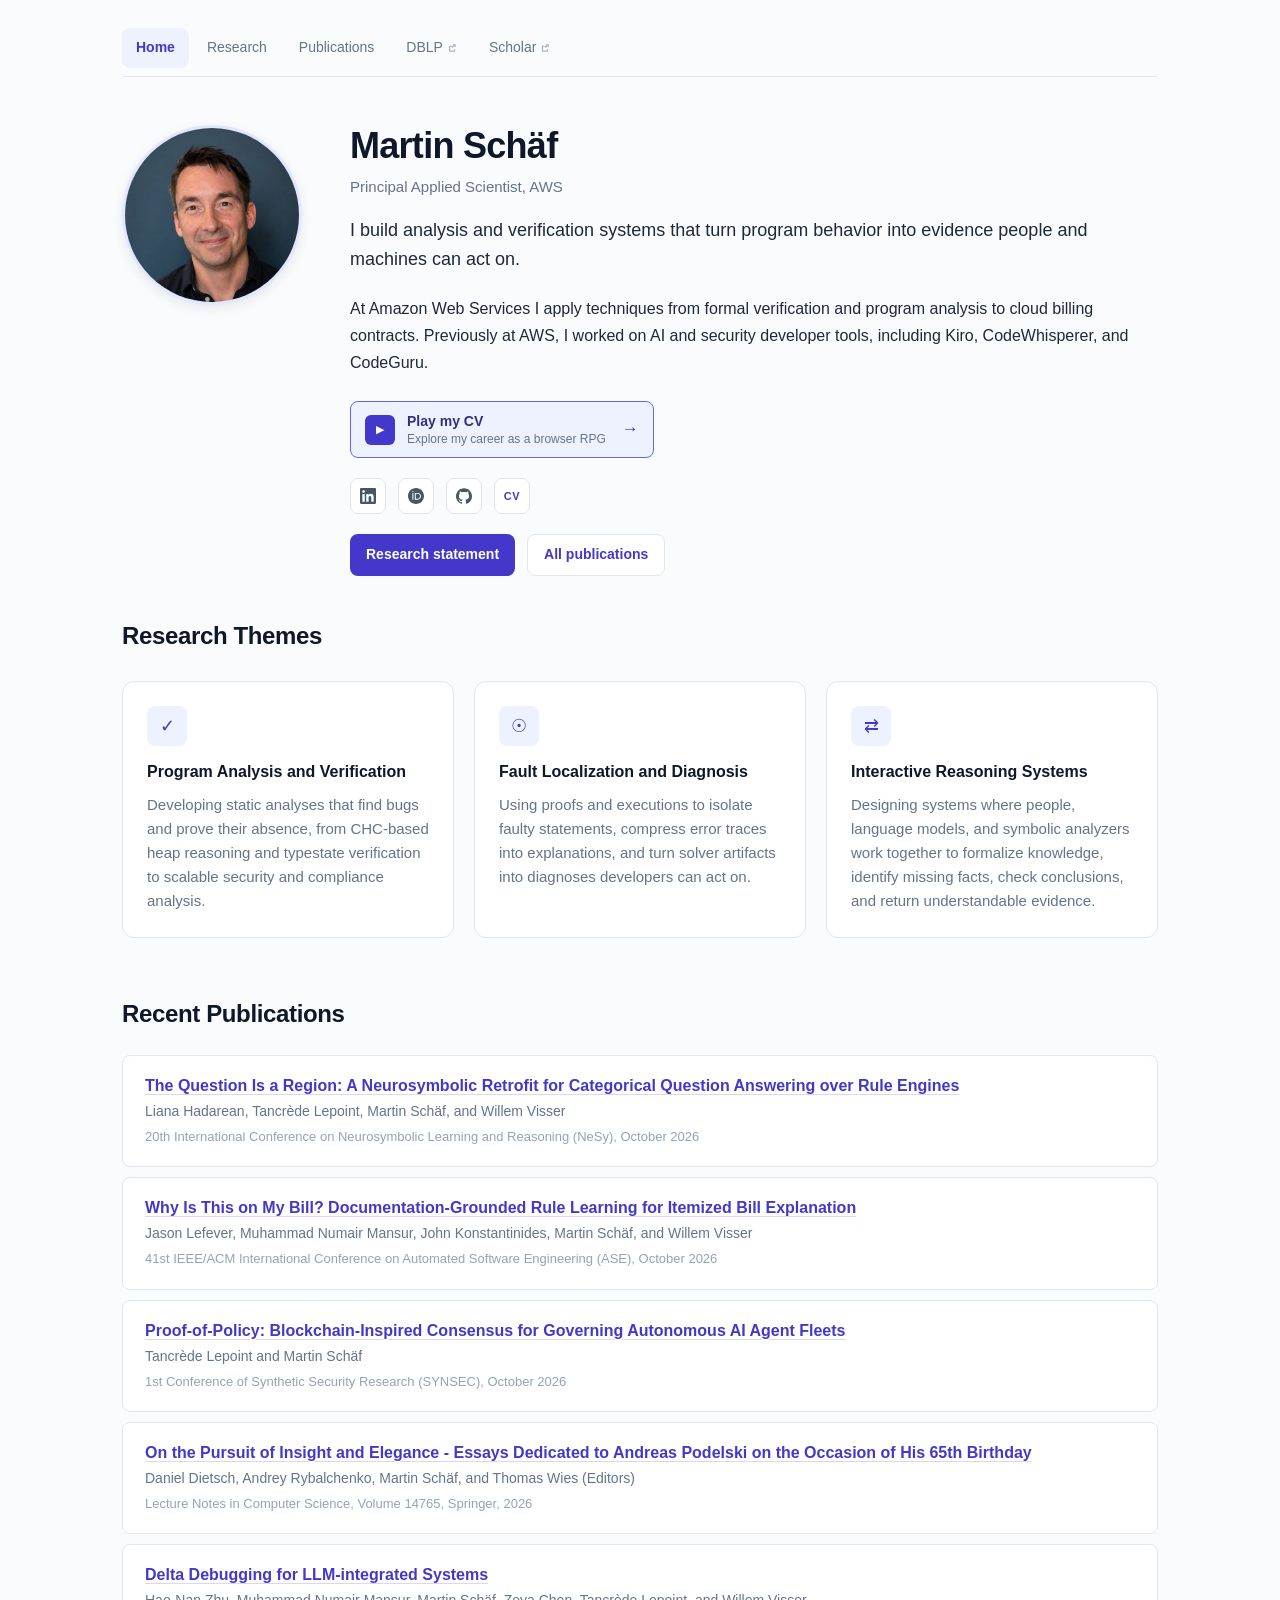
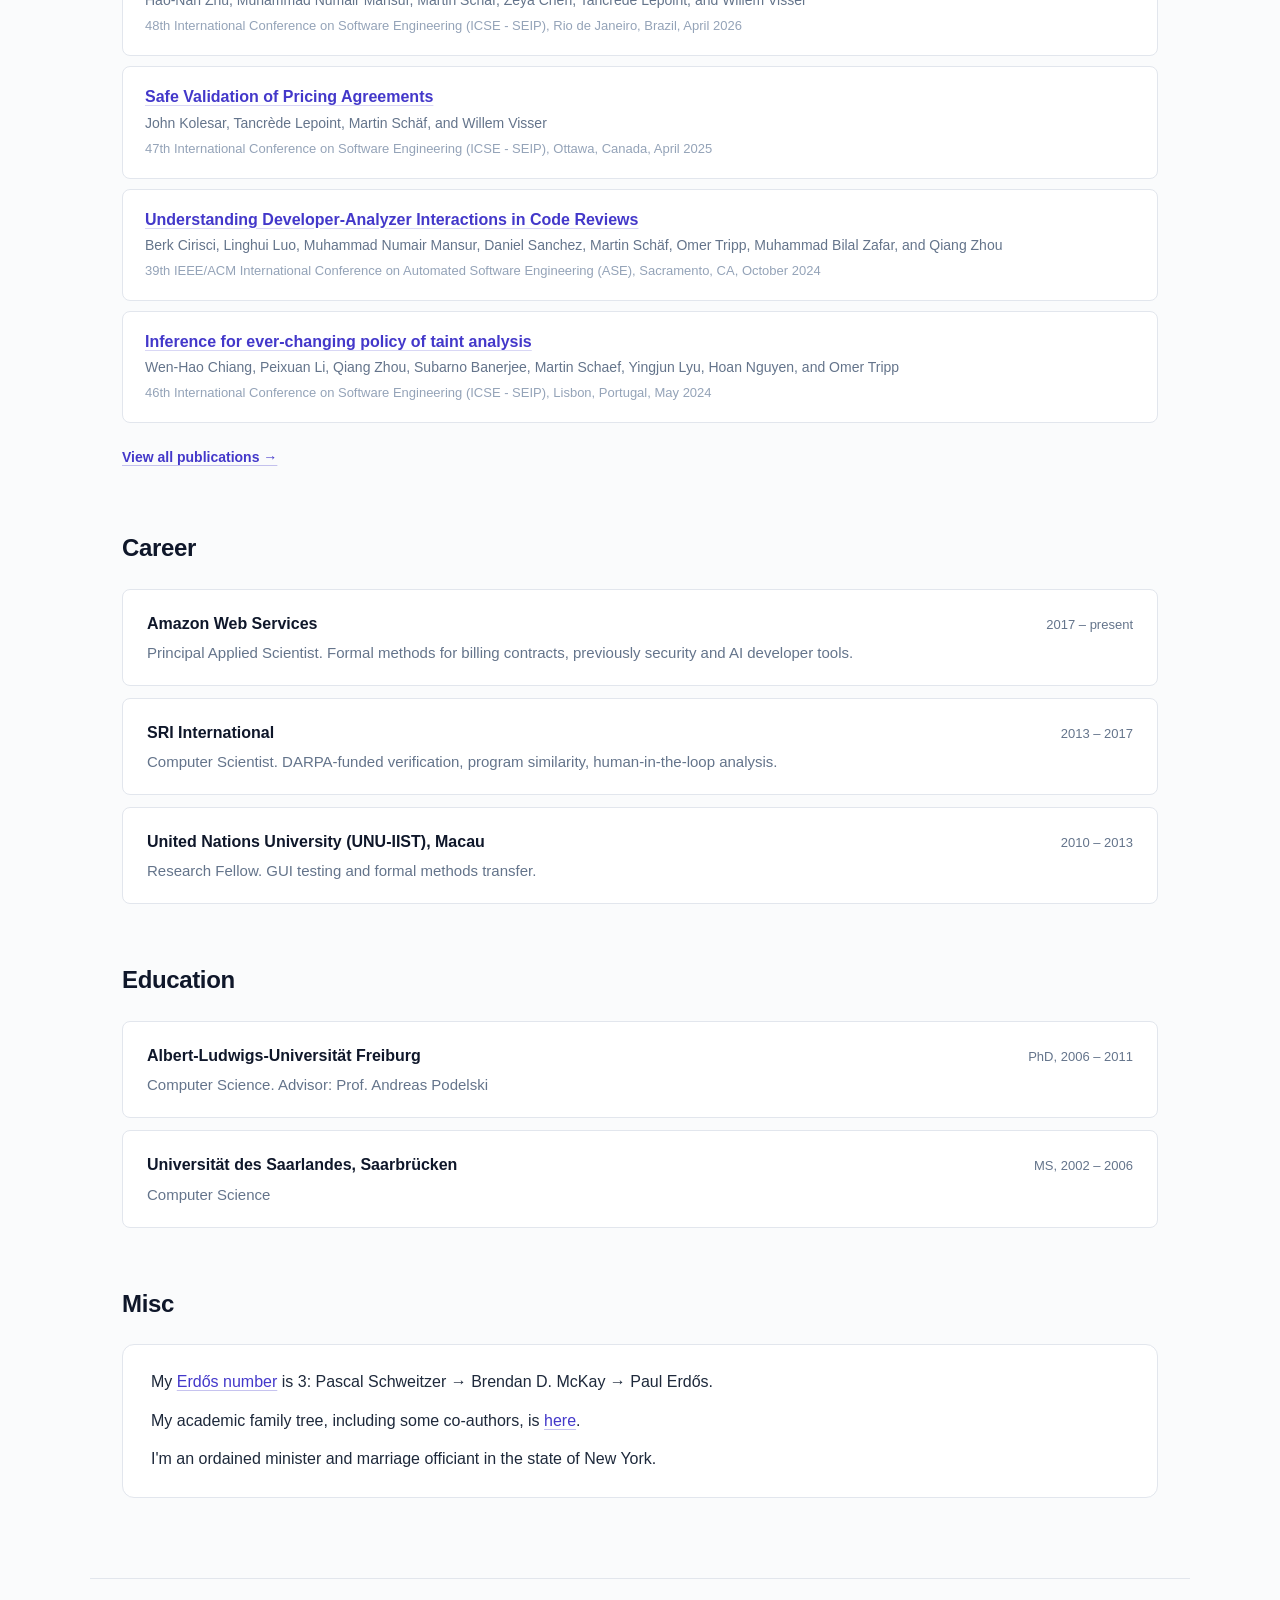
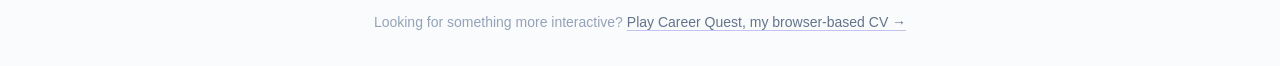
==== commit efee4f44: "feat(site): Link to Career Quest from the homepage Add a 'Play my CV' callout under the bio and a fo" ====
--- a/index.html
+++ b/index.html
@@ -39,6 +39,14 @@
             analysis to cloud billing contracts. Previously at AWS, I worked on AI and
             security developer tools, including Kiro, CodeWhisperer, and CodeGuru.
         </p>
+        <a href="/cv-game/" class="cv-game-callout">
+            <span class="cv-game-icon" aria-hidden="true">&#9654;</span>
+            <span class="cv-game-copy">
+                <strong>Play my CV</strong>
+                <small>Explore my career as a browser RPG</small>
+            </span>
+            <span class="cv-game-arrow" aria-hidden="true">&rarr;</span>
+        </a>
         <div class="social-links">
             <a href="https://www.linkedin.com/pub/martin-sch%C3%A4f/11/655/505/en" target="_blank" rel="noopener" title="LinkedIn" aria-label="LinkedIn profile">
                 <svg viewBox="0 0 24 24" aria-hidden="true"><path d="M20.447 20.452h-3.554v-5.569c0-1.328-.027-3.037-1.852-3.037-1.853 0-2.136 1.445-2.136 2.939v5.667H9.351V9h3.414v1.561h.046c.477-.9 1.637-1.85 3.37-1.85 3.601 0 4.267 2.37 4.267 5.455v6.286zM5.337 7.433a2.062 2.062 0 01-2.063-2.065 2.064 2.064 0 112.063 2.065zm1.782 13.019H3.555V9h3.564v11.452zM22.225 0H1.771C.792 0 0 .774 0 1.729v20.542C0 23.227.792 24 1.771 24h20.451C23.2 24 24 23.227 24 22.271V1.729C24 .774 23.2 0 22.222 0h.003z"/></svg>
@@ -153,6 +161,13 @@
 
 </main>
 
+<footer class="site-footer">
+    <p>
+        Looking for something more interactive?
+        <a href="/cv-game/">Play Career Quest, my browser-based CV &rarr;</a>
+    </p>
+</footer>
+
 <script>
     fetch('publications.json')
         .then(r => r.json())
--- a/stylesheets/modern-style.css
+++ b/stylesheets/modern-style.css
@@ -248,6 +248,65 @@
   margin-bottom: 8px;
 }
 
+/* ── Playable CV callout ── */
+.cv-game-callout {
+  display: inline-flex;
+  align-items: center;
+  gap: 12px;
+  width: fit-content;
+  max-width: 100%;
+  margin-top: 16px;
+  padding: 10px 14px;
+  border: 1px solid var(--indigo-light);
+  border-radius: var(--radius);
+  background: var(--indigo-bg);
+  color: var(--indigo-dark);
+  text-align: left;
+  text-decoration: none;
+  transition: background var(--transition), box-shadow var(--transition), transform var(--transition);
+}
+.cv-game-callout:hover {
+  background: var(--indigo-bg-hover);
+  color: var(--indigo-dark);
+  box-shadow: var(--shadow-sm);
+  transform: translateY(-1px);
+}
+.cv-game-icon {
+  display: inline-flex;
+  flex: 0 0 auto;
+  align-items: center;
+  justify-content: center;
+  width: 30px;
+  height: 30px;
+  border-radius: 6px;
+  background: var(--indigo);
+  color: #fff;
+  font-size: 11px;
+}
+.cv-game-copy {
+  min-width: 0;
+}
+.cv-game-copy strong,
+.cv-game-copy small {
+  display: block;
+}
+.cv-game-copy strong {
+  font-size: 14px;
+  line-height: 1.3;
+}
+.cv-game-copy small {
+  margin-top: 2px;
+  color: var(--text-muted);
+  font-size: 12px;
+  line-height: 1.3;
+}
+.cv-game-arrow {
+  flex: 0 0 auto;
+  margin-left: 4px;
+  color: var(--indigo);
+  font-weight: 700;
+}
+
 /* ── Social links ── */
 .social-links {
   display: flex;
@@ -1488,6 +1547,8 @@
 /* Static final state for reduced motion */
 @media (prefers-reduced-motion: reduce) {
   html { scroll-behavior: auto; }
+  .cv-game-callout { transition: none; }
+  .cv-game-callout:hover { transform: none; }
   .trace-inv { opacity: 1; }
   .trace-step.trace-fold, .trace-inv.trace-fold { height: 0; opacity: 0; border-width: 0; margin: 0; padding: 0; }
   .trace-folded { height: 26px; opacity: 1; border-color: #c4b5fd; }
@@ -1569,7 +1630,7 @@
     --accent: #333;
   }
   body { font-size: 12pt; background: #fff; }
-  nav, .skip-link, .social-links, .cta-row { display: none; }
+  nav, .skip-link, .social-links, .cta-row, .cv-game-callout, .site-footer { display: none; }
   .hero { margin-top: 0; }
   .hero-photo img { width: 100px; height: 100px; box-shadow: none; }
   main { padding: 0; }
@@ -1625,8 +1686,10 @@
   .positioning { font-size: 1rem; }
   .social-links { justify-content: center; }
   .cta-row { justify-content: center; }
+  .cv-game-callout { width: min(100%, 420px); }
 
   main { padding: 0 20px 60px; }
+  .site-footer { padding: 24px 20px 32px; }
 
   .theme-cards { grid-template-columns: 1fr; }
   .card-header { flex-direction: column; gap: 2px; }
